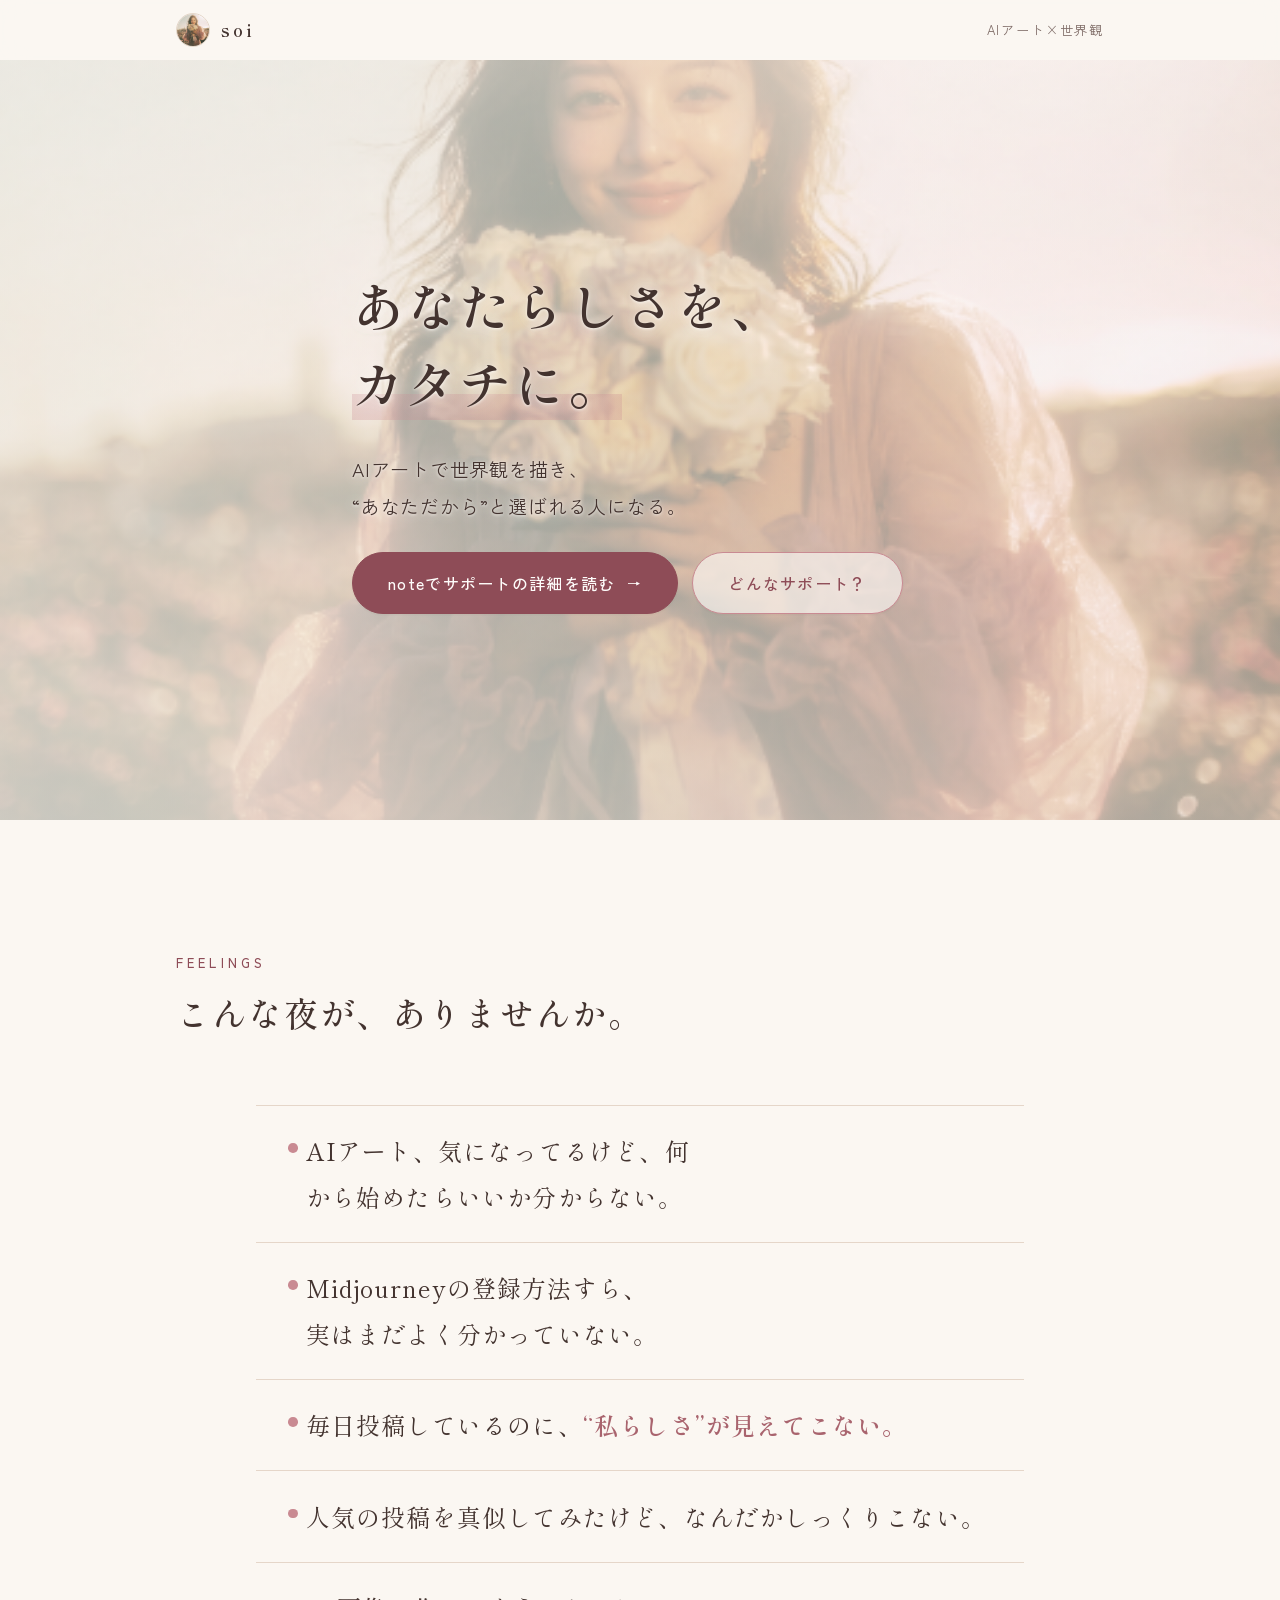
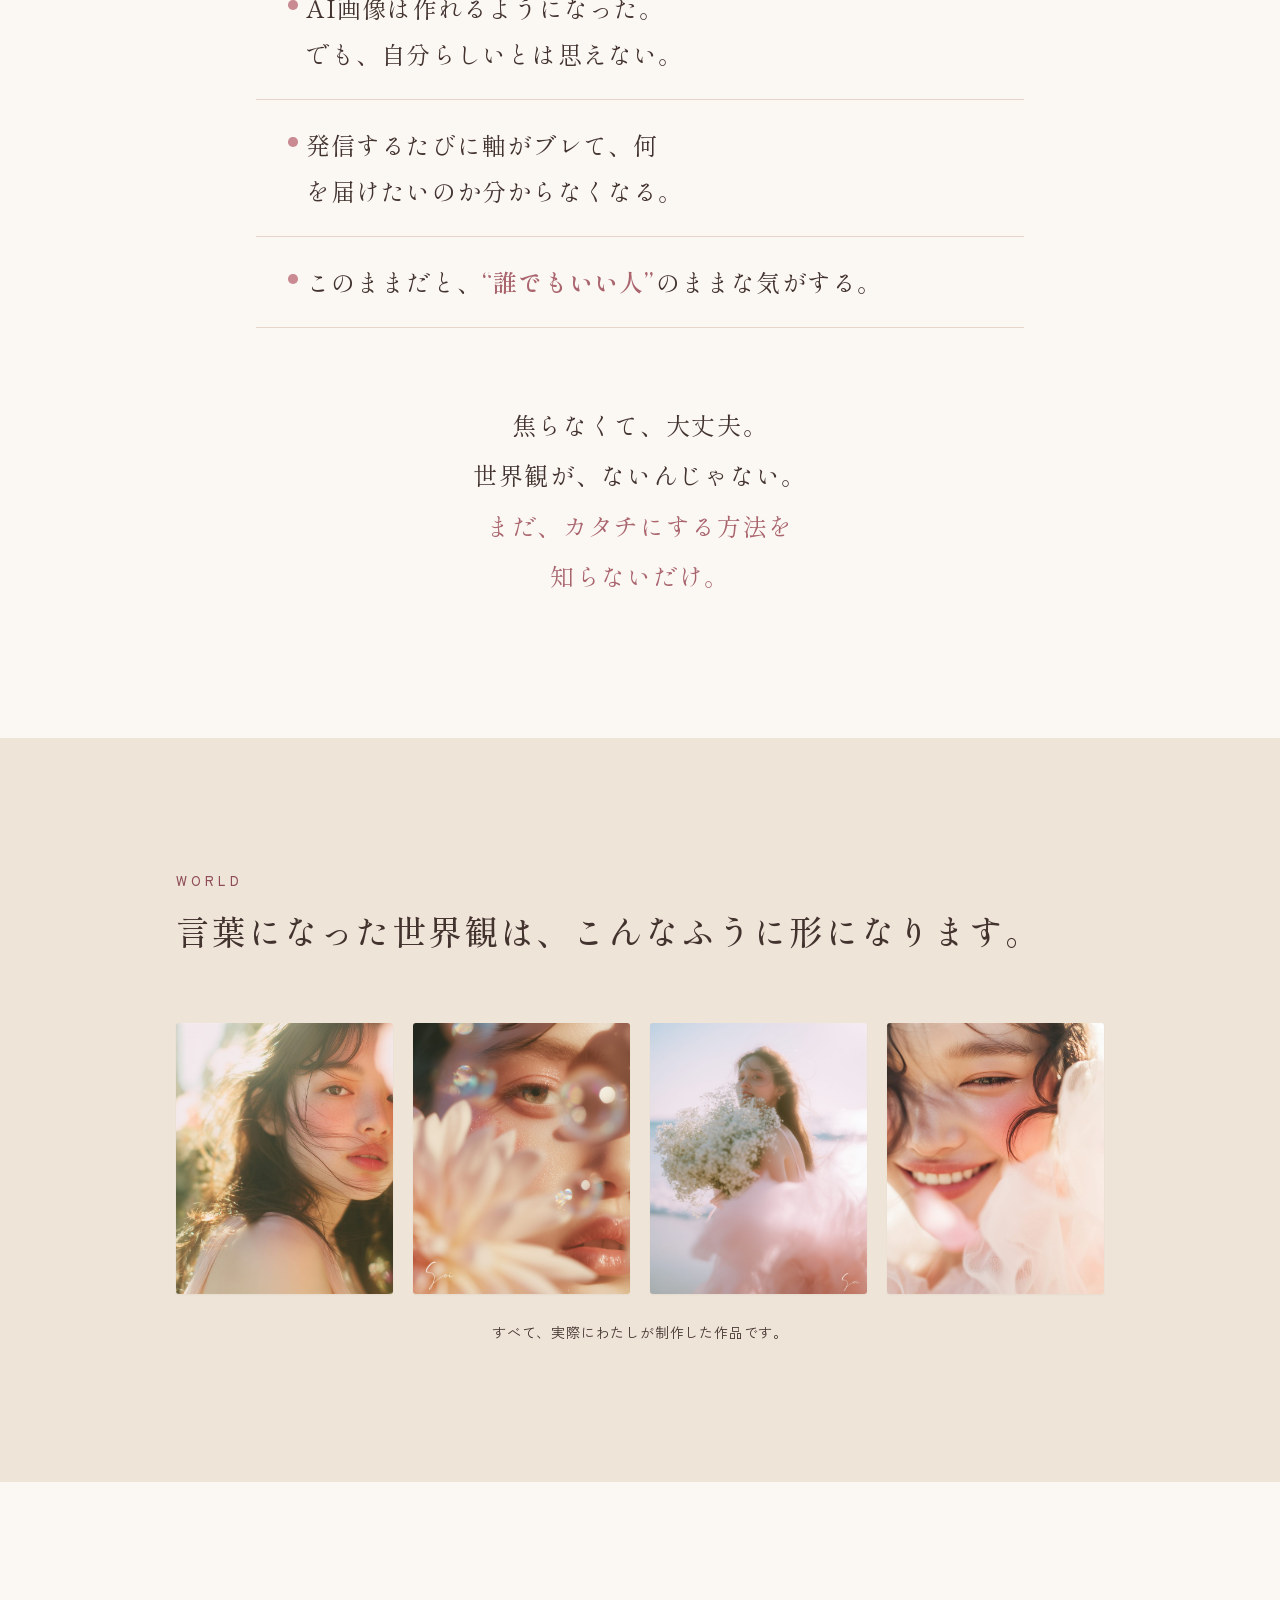
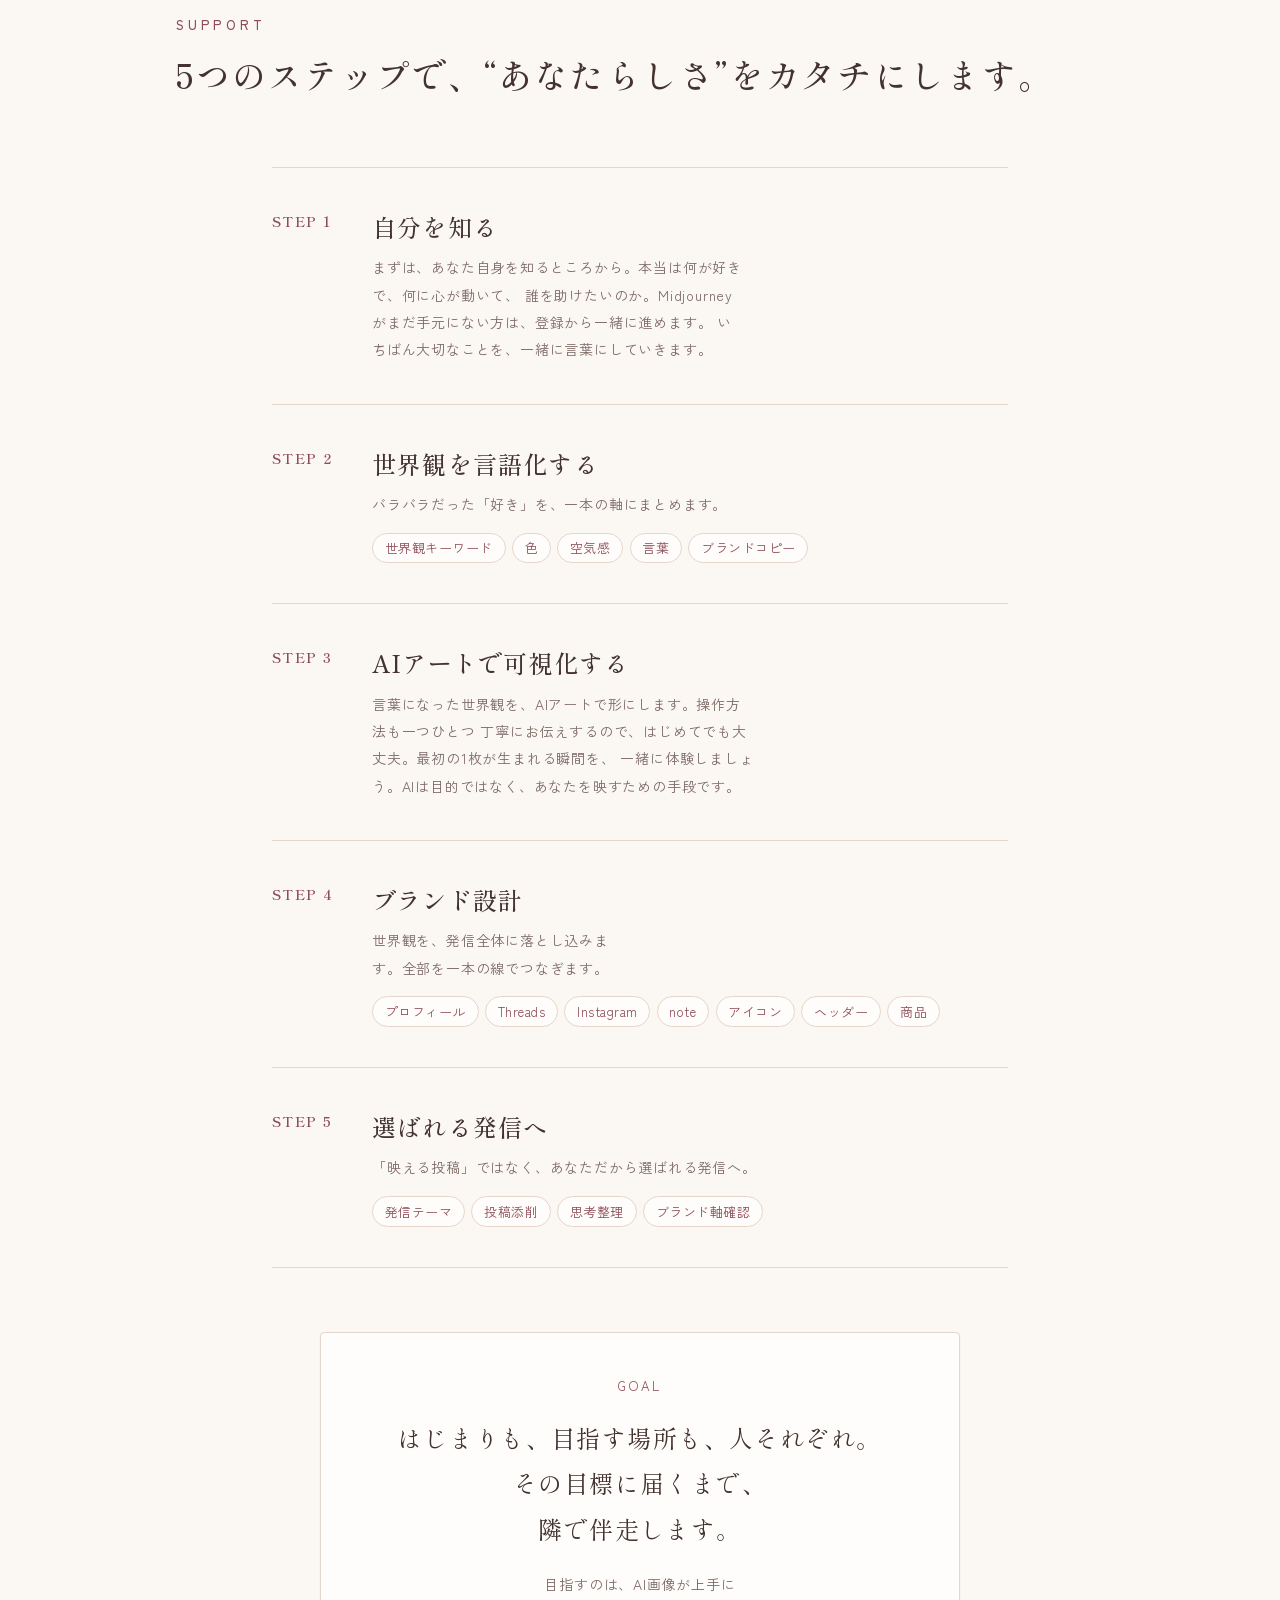
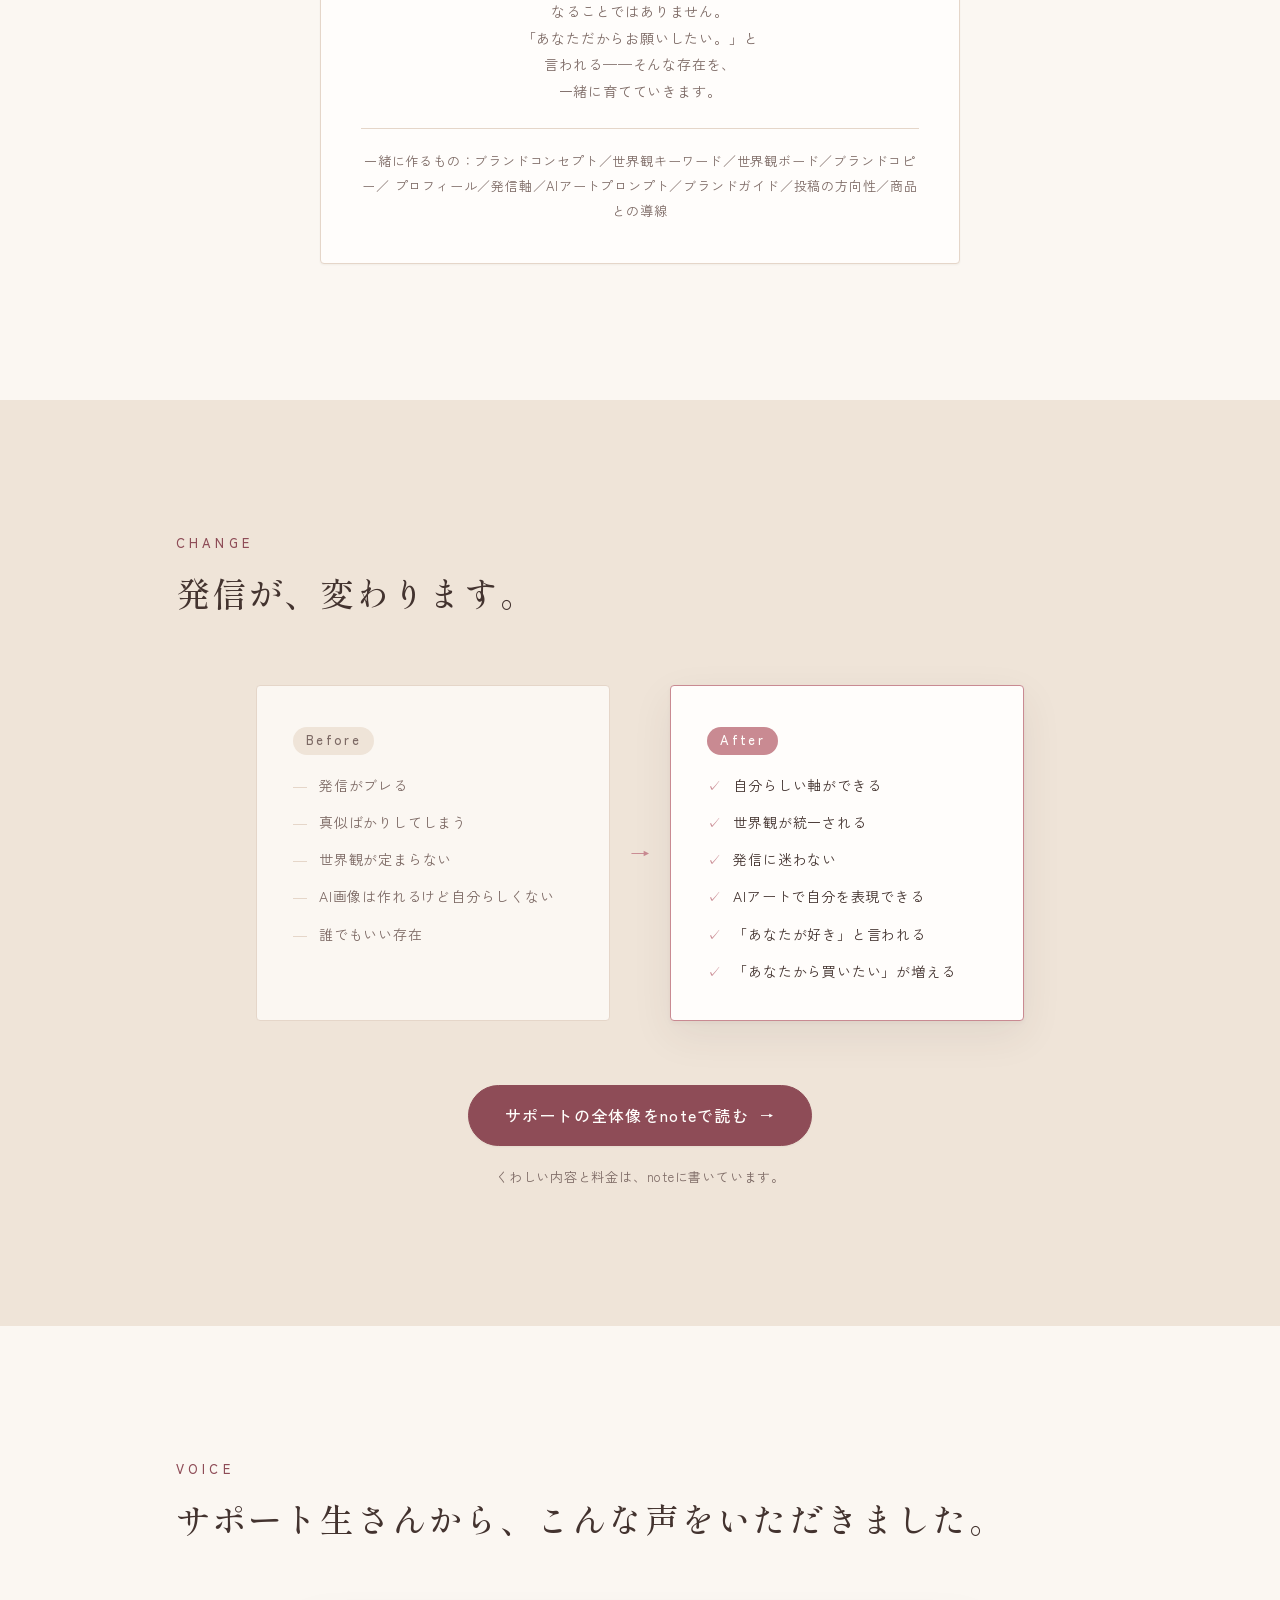
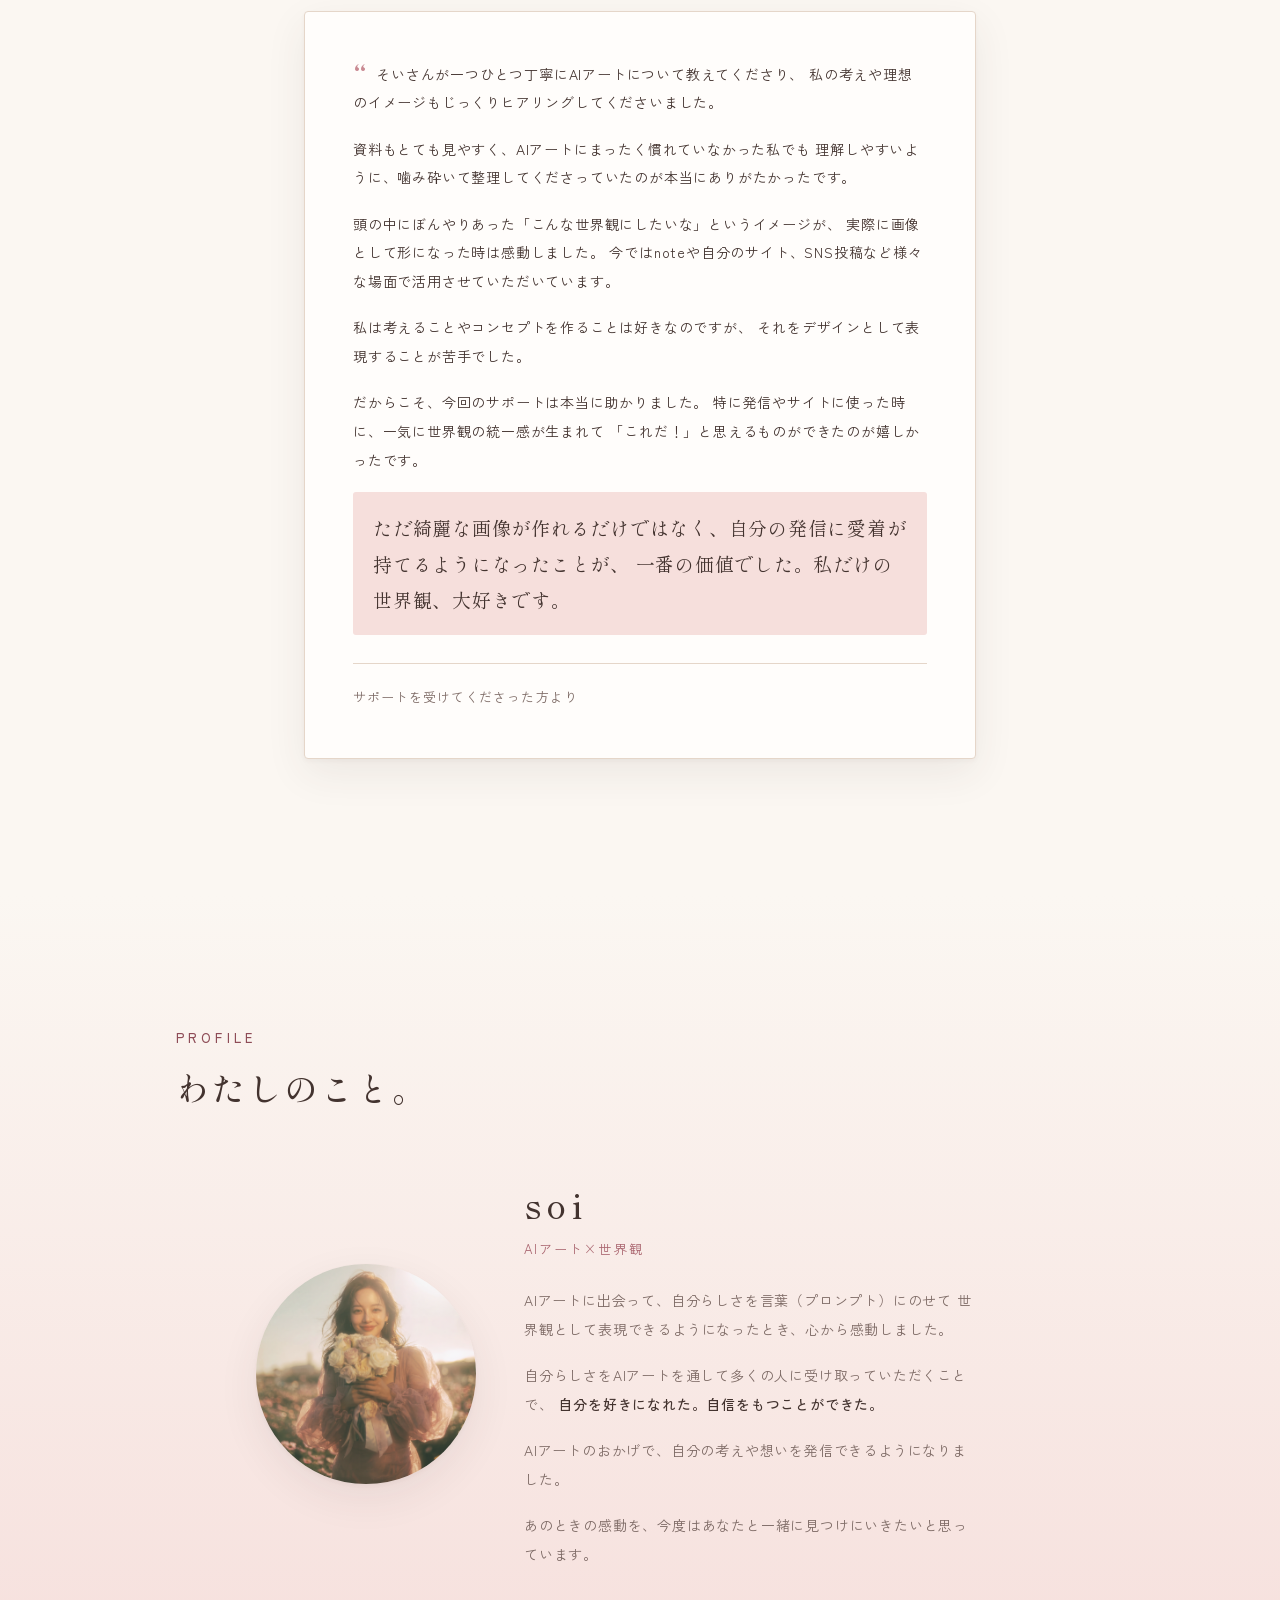
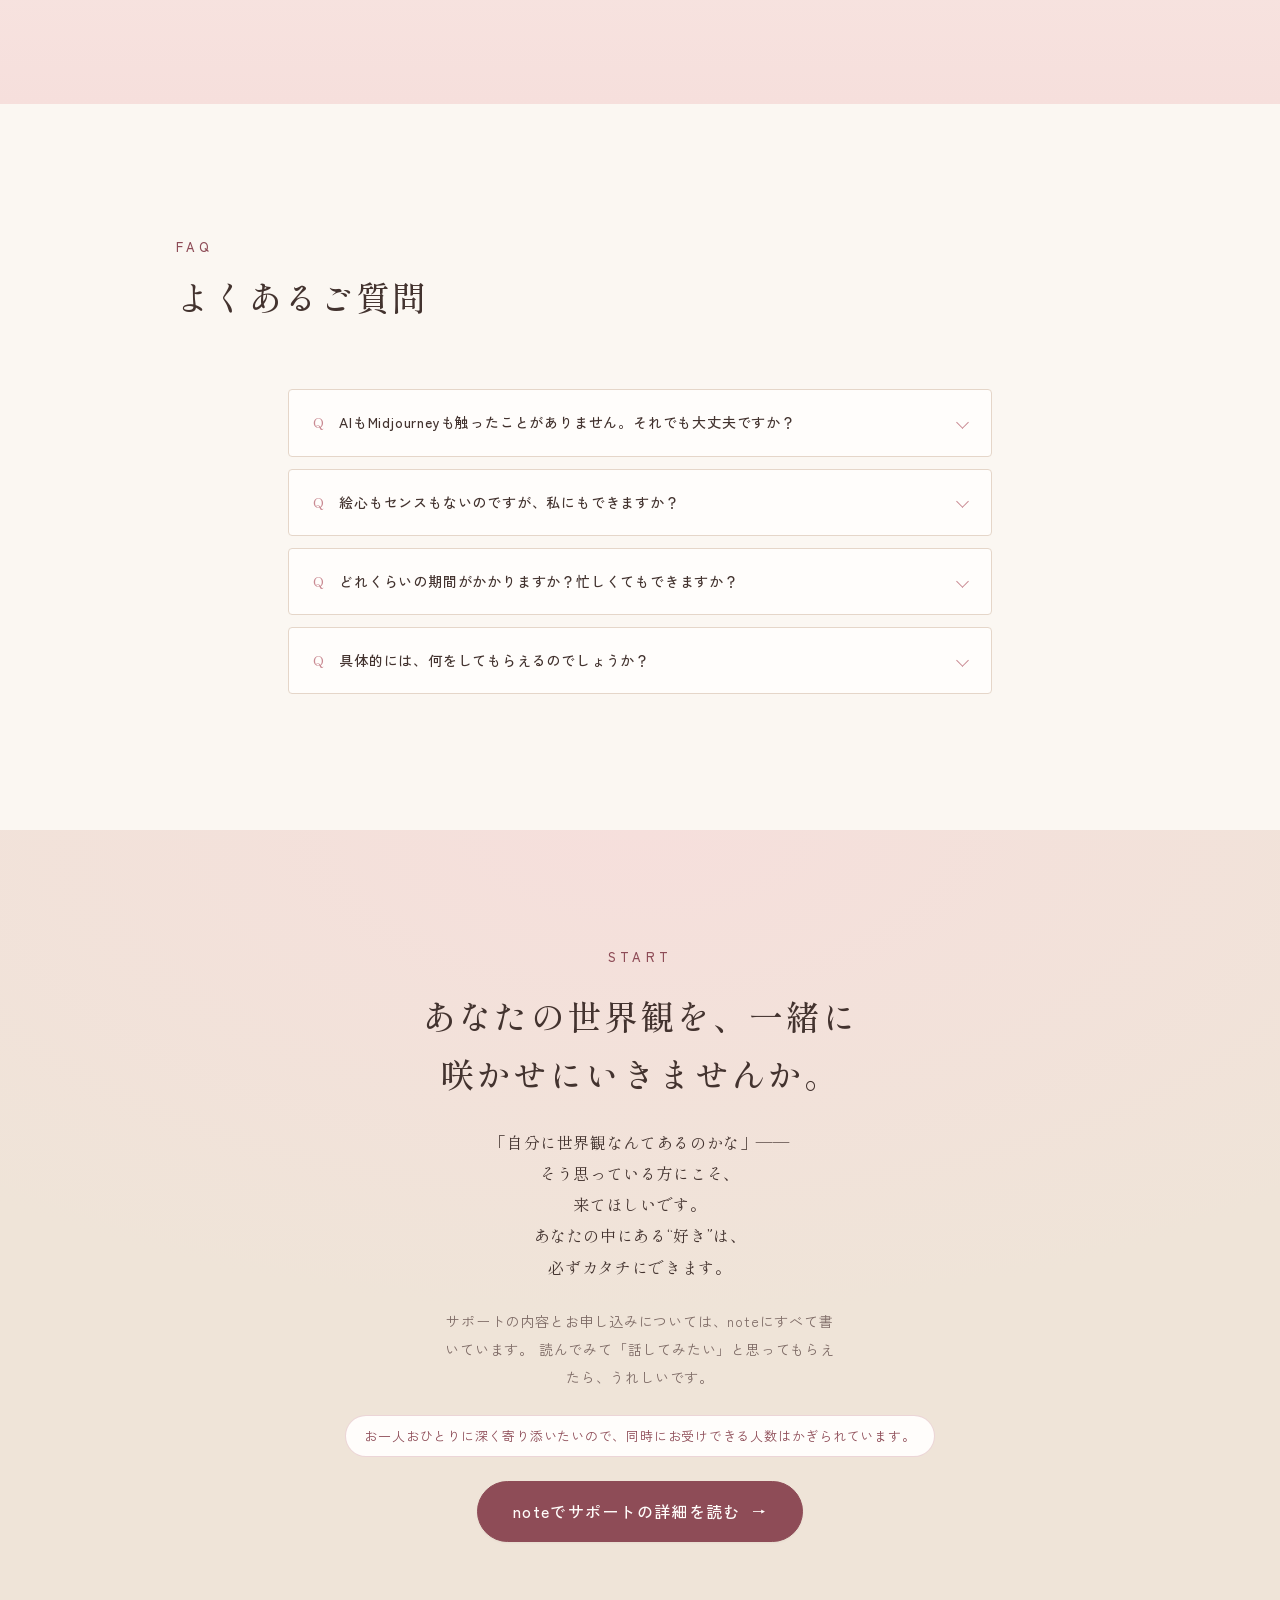
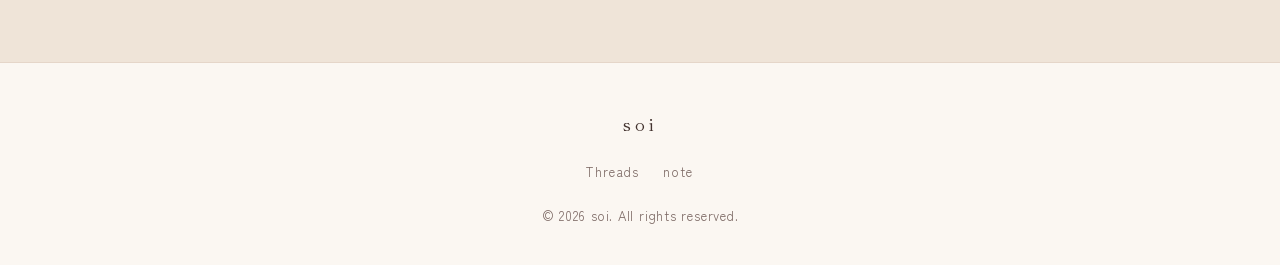
==== index.html @ f9488bc5 "index.html: 本番確認で見つかった見出し4箇所の孤立行を修正 works-title / steps-title / voice-title / final-title で 手動<br>のせ" ====
<!DOCTYPE html>
<html lang="ja">
<head>
<meta charset="UTF-8">
<meta name="viewport" content="width=device-width, initial-scale=1">
<title>あなたらしさを、カタチに。｜soi ── AIアート×世界観</title>
<meta name="description" content="AIアートで世界観を描き、“あなただから”と選ばれる人になる。自己理解から言語化・可視化・ブランド設計まで、マンツーマンで伴走します。">

<meta name="theme-color" content="#FBF7F2">
<meta name="color-scheme" content="light">

<!-- SNS（LINE・X・Threadsなど）でシェアされたときの表示。
     og:image と og:url は「https://」から始まる完全なURLでないと
     読み込まれないため、相対パスにしないこと。 -->
<meta property="og:type" content="website">
<meta property="og:site_name" content="soi">
<meta property="og:title" content="あなたらしさを、カタチに。｜soi">
<meta property="og:description" content="AIアートで世界観を描き、“あなただから”と選ばれる人になる。">
<meta property="og:image" content="https://soiart.vercel.app/assets/ogp.jpg">
<meta property="og:image:width" content="1200">
<meta property="og:image:height" content="630">
<meta property="og:image:alt" content="あなたらしさを、カタチに。soiのAIアート×世界観サポート">
<meta property="og:url" content="https://soiart.vercel.app/">
<meta property="og:locale" content="ja_JP">
<meta name="twitter:card" content="summary_large_image">
<link rel="canonical" href="https://soiart.vercel.app/">

<link rel="icon" href="assets/favicon.svg" type="image/svg+xml">

<link rel="preconnect" href="https://fonts.googleapis.com">
<link rel="preconnect" href="https://fonts.gstatic.com" crossorigin>
<link href="https://fonts.googleapis.com/css2?family=Shippori+Mincho:wght@500;600&family=Zen+Kaku+Gothic+New:wght@400;500&display=swap" rel="stylesheet">

<style>
/* =========================================================
   1. デザイントークン
      色は hero.mp4 から実測した色みを基準にしています。
      ベース(生成り・砂) + メイン(ローズ) + 文字(焦茶) の3系統。
   ========================================================= */
:root {
  --cream:      #fbf7f2;   /* ベース：生成り */
  --sand:       #efe4d8;   /* ベース：砂・ベージュ */
  --blush:      #f6dfdc;   /* ベース：ごく淡いピンク */
  --rose:       #c98a92;   /* メイン：ローズ（面・線に使う） */
  --rose-deep:  #a9646e;   /* メイン：濃いローズ（文字・ボタンに使う） */
  --rose-ink:   #8e4c57;   /* メイン：最も濃いローズ（小さい文字用） */
  --ink:        #43332f;   /* 文字：赤みのある焦茶 */
  --ink-soft:   #7d6a65;   /* 文字：やわらかい補足色 */
  --line:       #e5d6c9;   /* 罫線 */
  --white:      #fffdfb;

  --shadow-sm:  0 1px 2px rgba(67,51,47,.05);
  --shadow:     0 2px 4px rgba(67,51,47,.04), 0 14px 40px rgba(67,51,47,.08);

  --mincho: "Shippori Mincho", "Hiragino Mincho ProN", "Yu Mincho", "YuMincho",
            "BIZ UDMincho", serif;
  --gothic: "Zen Kaku Gothic New", "Hiragino Sans", "Hiragino Kaku Gothic ProN",
            "Yu Gothic", "YuGothic", "BIZ UDPGothic", Meiryo, sans-serif;

  /* 文字サイズ（画面幅に応じてなめらかに変化） */
  --fs-xs:  0.8125rem;
  --fs-sm:  0.875rem;
  --fs-md:  1rem;
  --fs-lg:  clamp(1.0625rem, 1rem + .3vw, 1.1875rem);
  --fs-xl:  clamp(1.25rem, 1.1rem + .7vw, 1.5rem);
  --fs-2xl: clamp(1.5rem, 1.25rem + 1.3vw, 2.125rem);
  --fs-3xl: clamp(1.875rem, 1.4rem + 2.5vw, 3.25rem);

  --measure: 32em;                       /* 本文1行の最適な長さ */
  --pad: clamp(1.25rem, 5vw, 2rem);      /* 画面左右の余白 */
  --band: clamp(4.5rem, 12vw, 8.5rem);   /* セクション上下の余白（たっぷり） */
  --header-h: 60px;
}

/* =========================================================
   2. ベース
   ========================================================= */
*, *::before, *::after { box-sizing: border-box; }

html {
  scroll-behavior: smooth;
  scroll-padding-top: calc(var(--header-h) + 1rem);
  -webkit-text-size-adjust: 100%;
}

body {
  margin: 0;
  font-family: var(--gothic);
  font-size: var(--fs-md);
  font-weight: 400;
  line-height: 2;
  letter-spacing: .05em;
  color: var(--ink);
  background: var(--cream);
  -webkit-font-smoothing: antialiased;
  overflow-x: hidden;
}

h1, h2, h3, h4, p, ul, ol, figure, blockquote, dl, dd { margin: 0; padding: 0; }
ul, ol { list-style: none; }
img { max-width: 100%; height: auto; display: block; }
a { color: var(--rose-deep); }

/* 自然な折り返しで、行末に1〜3文字だけ取り残される「孤立行」を防ぐ。
   text-wrap: pretty は日本語の短い文ではほぼ効かないため、
   複数行をならして調整する balance を使う（短〜中くらいの文向け）。
   対応ブラウザでのみ効き、未対応でも通常の折り返しに戻るだけなので安全。 */
.feeling, .step__text, .faq__q {
  text-wrap: balance;
}
/* 長めの段落は balance が効きにくいことがあるため pretty を併用 */
.voice__quote p, .profile__body p, .faq__a p {
  text-wrap: pretty;
}

:focus-visible {
  outline: 2px solid var(--rose-deep);
  outline-offset: 3px;
  border-radius: 2px;
}

.wrap {
  width: 100%;
  max-width: 62rem;
  margin-inline: auto;
  padding-inline: var(--pad);
}
.wrap--narrow { max-width: 46rem; }

.sr-only {
  position: absolute; width: 1px; height: 1px;
  padding: 0; margin: -1px; overflow: hidden;
  clip: rect(0 0 0 0); white-space: nowrap; border: 0;
}

/* 見出しまわりの共通パーツ ------------------------------- */
.eyebrow {
  font-family: var(--gothic);
  font-size: var(--fs-xs);
  font-weight: 500;
  letter-spacing: .32em;
  text-transform: uppercase;
  color: var(--rose-ink);
  line-height: 1;
}

.band-title {
  font-family: var(--mincho);
  font-size: var(--fs-2xl);
  font-weight: 500;
  line-height: 1.65;
  letter-spacing: .06em;
  text-wrap: balance;
}

.band-head {
  display: flex;
  flex-direction: column;
  gap: 1rem;
  margin-bottom: clamp(2.5rem, 7vw, 4rem);
}

.section { padding-block: var(--band); }
.section--sand { background: var(--sand); }
.section--blush { background: linear-gradient(180deg, var(--cream), var(--blush)); }

/* =========================================================
   3. ボタン（CTA）
   ========================================================= */
.btn {
  display: inline-flex;
  align-items: center;
  justify-content: center;
  gap: .7em;
  padding: 1.15em 2.2em;
  font-family: var(--gothic);
  font-size: var(--fs-md);
  font-weight: 500;
  line-height: 1.4;
  letter-spacing: .08em;
  text-align: center;
  text-decoration: none;
  color: var(--white);
  background: var(--rose-ink);
  border: 1px solid var(--rose-ink);
  border-radius: 999px;
  box-shadow: var(--shadow-sm);
  transition: background .3s ease, border-color .3s ease,
              transform .3s ease, box-shadow .3s ease;
}
.btn:hover {
  background: #79404a;
  border-color: #79404a;
  transform: translateY(-2px);
  box-shadow: var(--shadow);
}
.btn:active { transform: translateY(0); }
.btn__arrow { font-size: .85em; transition: transform .3s ease; }
.btn:hover .btn__arrow { transform: translateX(4px); }

.btn--ghost {
  color: var(--rose-ink);
  background: rgba(255,253,251,.6);
  border-color: var(--rose);
}
.btn--ghost:hover { color: var(--white); background: var(--rose-deep); border-color: var(--rose-deep); }

.cta-note {
  margin-top: 1.1rem;
  font-size: var(--fs-xs);
  color: var(--ink-soft);
  letter-spacing: .06em;
}

/* =========================================================
   4. ヘッダー
   ========================================================= */
.header {
  position: sticky;
  top: 0;
  z-index: 50;
  height: var(--header-h);
  background: rgba(251,247,242,.82);
  backdrop-filter: blur(14px);
  -webkit-backdrop-filter: blur(14px);
  border-bottom: 1px solid transparent;
  transition: border-color .3s ease;
}
.header.is-scrolled { border-bottom-color: var(--line); }

.header__inner {
  display: flex;
  align-items: center;
  gap: .75rem;
  height: 100%;
}
.header__brand {
  display: inline-flex;
  align-items: center;
  gap: .7rem;
  text-decoration: none;
  color: var(--ink);
}
.header__icon {
  width: 34px;
  height: 34px;
  border-radius: 50%;
  object-fit: cover;
  border: 1px solid var(--line);
}
.header__name {
  font-family: var(--mincho);
  font-size: 1.0625rem;
  font-weight: 600;
  letter-spacing: .18em;
}
.header__tag {
  margin-left: auto;
  font-size: var(--fs-xs);
  letter-spacing: .14em;
  color: var(--ink-soft);
}

/* =========================================================
   5. ヒーロー（動画背景）
   ========================================================= */
.hero {
  position: relative;
  display: flex;
  align-items: center;
  /* ファーストビューに収める。svh はスマホのアドレスバー分を差し引いた高さ */
  min-height: min(calc(100svh - var(--header-h)), 760px);
  padding-block: clamp(3rem, 8vw, 5rem);
  overflow: hidden;
  isolation: isolate;
}

.hero__media {
  position: absolute;
  inset: 0;
  z-index: -2;
  background: var(--sand);
}
.hero__video {
  width: 100%;
  height: 100%;
  object-fit: cover;
  /* 横長(864x496)の映像を縦画面に敷くと左右が大きく切れる。
     被写体は画面の左寄りにいるため、左に寄せて顔が入るようにする */
  object-position: 30% 45%;
  display: block;
}

/* 動画は明るさが 92〜203 と大きく振れる（実測）。そのままだと
   明るい瞬間は白飛びし、暗転する瞬間は文字が沈む。
   ベールで明るさを一定に均しつつ、映像の動きは感じられる濃さに留める。 */
.hero__veil {
  position: absolute;
  inset: 0;
  z-index: -1;
  background:
    /* 文字が乗る左下を少し厚めに守る */
    linear-gradient(105deg,
      rgba(251,247,242,.62) 0%,
      rgba(251,247,242,.48) 45%,
      rgba(246,223,220,.30) 100%),
    linear-gradient(180deg,
      rgba(251,247,242,.20) 0%,
      rgba(251,247,242,.05) 40%,
      rgba(239,228,216,.42) 100%);
}

.hero__inner {
  display: flex;
  flex-direction: column;
  align-items: flex-start;
  gap: 1.75rem;
  max-width: 40rem;
}

.hero__title {
  font-family: var(--mincho);
  font-size: var(--fs-3xl);
  font-weight: 600;
  line-height: 1.5;
  letter-spacing: .04em;
  text-wrap: balance;
  /* 動画が暗転する瞬間でも文字が沈まないよう、白いにじみを添える */
  text-shadow: 0 1px 14px rgba(251,247,242,.95), 0 1px 3px rgba(251,247,242,.9);
}
.hero__title .accent {
  background: linear-gradient(transparent 66%, rgba(201,138,146,.28) 66%);
}

.hero__lead {
  max-width: var(--measure);
  font-size: var(--fs-lg);
  line-height: 1.95;
  color: var(--ink);
  text-shadow: 0 1px 12px rgba(251,247,242,.95), 0 1px 3px rgba(251,247,242,.85);
}

.hero__actions { display: flex; flex-wrap: wrap; gap: .875rem; }

/* =========================================================
   6. 共感セクション
   ========================================================= */
.feelings {
  display: grid;
  gap: 1px;
  max-width: 48rem;
  margin-inline: auto;
  background: var(--line);
  border-block: 1px solid var(--line);
}
.feeling {
  position: relative;
  padding: 1.4rem clamp(1rem, 4vw, 2rem);
  padding-left: clamp(2.1rem, 4vw + 1.1rem, 3.1rem);
  background: var(--cream);
  font-family: var(--mincho);
  font-size: var(--fs-xl);
  line-height: 1.9;
  letter-spacing: .05em;
}
.feeling::before {
  content: "";
  position: absolute;
  left: clamp(1rem, 4vw, 2rem);
  top: 1.4rem;
  width: .4em;
  height: .4em;
  margin-top: .62em;
  border-radius: 50%;
  background: var(--rose);
}
.feeling strong { font-weight: 600; color: var(--rose-deep); }

.turn {
  max-width: var(--measure);
  margin: clamp(3rem, 8vw, 4.5rem) auto 0;
  font-family: var(--mincho);
  font-size: var(--fs-xl);
  line-height: 2.1;
  letter-spacing: .07em;
  text-align: center;
  text-wrap: balance;
}
.turn em { font-style: normal; color: var(--rose-deep); }

/* =========================================================
   7. 世界観の実例（作品ギャラリー）
   ========================================================= */
.works {
  display: grid;
  grid-template-columns: repeat(2, 1fr);
  gap: clamp(.75rem, 2.5vw, 1.25rem);
}
.work {
  position: relative;
  overflow: hidden;
  border-radius: 3px;
  background: var(--sand);
  box-shadow: var(--shadow-sm);
}
/* 作品は全枚数を同じ比率で並べる。ただし縦長にしすぎると、
   横長の作品の左右が切れて「片目だけ」のような絵になるため、
   4:5 のゆるやかな比率にとどめる。 */
.work img {
  width: 100%;
  height: 100%;
  aspect-ratio: 4 / 5;
  object-fit: cover;
  transition: transform 1.2s cubic-bezier(.22,.61,.36,1);
}
.work:hover img { transform: scale(1.04); }

/* 作品ごとに被写体の位置が違うので、切り取る中心を個別に指定する */
.work--p1 img { object-position: 64% 38%; }
.work--p2 img { object-position: 50% 45%; }
.work--p3 img { object-position: 52% 42%; }
.work--p4 img { object-position: 32% 45%; }

.works-note {
  margin-top: 1.5rem;
  font-size: var(--fs-sm);
  color: var(--ink);
  text-align: center;
}

/* セクション途中に置くCTA */
.cta-block {
  display: flex;
  flex-direction: column;
  align-items: center;
  margin-top: clamp(3rem, 7vw, 4rem);
  text-align: center;
}

/* =========================================================
   8. サポートの5ステップ
   ========================================================= */
.steps {
  counter-reset: step;
  display: grid;
  gap: 0;
  max-width: 46rem;
  margin-inline: auto;
}
.step {
  counter-increment: step;
  position: relative;
  display: grid;
  grid-template-columns: 4.5rem minmax(0, 1fr);
  gap: clamp(1rem, 3vw, 1.75rem);
  padding-block: clamp(1.75rem, 4vw, 2.5rem);
  border-top: 1px solid var(--line);
}
.steps .step:last-child { border-bottom: 1px solid var(--line); }

.step__no {
  font-family: var(--mincho);
  font-size: var(--fs-sm);
  font-weight: 600;
  letter-spacing: .1em;
  color: var(--rose-ink);
  line-height: 1.9;
}
.step__no::before { content: "STEP " counter(step); }

.step__title {
  font-family: var(--mincho);
  font-size: var(--fs-xl);
  font-weight: 500;
  line-height: 1.6;
  letter-spacing: .05em;
  margin-bottom: .5rem;
}
.step__text {
  max-width: var(--measure);
  font-size: var(--fs-sm);
  line-height: 1.95;
  color: var(--ink-soft);
}
.step__tags {
  display: flex;
  flex-wrap: wrap;
  gap: .4rem;
  margin-top: .9rem;
}
.step__tag {
  padding: .35em .9em;
  font-size: var(--fs-xs);
  letter-spacing: .04em;
  color: var(--rose-ink);
  background: var(--white);
  border: 1px solid var(--line);
  border-radius: 999px;
  line-height: 1.5;
}

.goal {
  max-width: 40rem;
  margin: clamp(3rem, 7vw, 4rem) auto 0;
  padding: clamp(1.75rem, 5vw, 2.5rem);
  text-align: center;
  background: var(--white);
  border: 1px solid var(--line);
  border-radius: 4px;
  box-shadow: var(--shadow-sm);
}
.goal__label {
  font-size: var(--fs-xs);
  letter-spacing: .24em;
  color: var(--rose-ink);
  text-transform: uppercase;
}
.goal__text {
  margin-top: 1rem;
  font-family: var(--mincho);
  font-size: var(--fs-xl);
  line-height: 1.9;
  letter-spacing: .06em;
  text-wrap: balance;
}
.goal__note {
  margin-top: 1.25rem;
  font-size: var(--fs-sm);
  line-height: 1.9;
  color: var(--ink-soft);
  text-wrap: balance;
}
.goal__sub {
  margin-top: 1.5rem;
  padding-top: 1.25rem;
  border-top: 1px solid var(--line);
  font-size: var(--fs-xs);
  line-height: 1.9;
  color: var(--ink-soft);
}

/* =========================================================
   9. Before / After
   ========================================================= */
.ba {
  display: grid;
  grid-template-columns: 1fr;
  gap: 1.25rem;
  max-width: 48rem;
  margin-inline: auto;
}
.ba__col {
  padding: clamp(1.5rem, 4vw, 2.25rem);
  border-radius: 4px;
  border: 1px solid var(--line);
}
.ba__col--before { background: var(--cream); }
.ba__col--after {
  background: var(--white);
  border-color: var(--rose);
  box-shadow: var(--shadow);
}
.ba__label {
  display: inline-block;
  margin-bottom: 1.1rem;
  padding: .3em 1em;
  font-size: var(--fs-xs);
  font-weight: 500;
  letter-spacing: .18em;
  border-radius: 999px;
  line-height: 1.6;
}
.ba__col--before .ba__label { color: var(--ink-soft); background: var(--sand); }
.ba__col--after  .ba__label { color: var(--white);    background: var(--rose); }

.ba__list { display: grid; gap: .75rem; font-size: var(--fs-sm); line-height: 1.8; }
.ba__list li { display: flex; gap: .7rem; }
.ba__list li::before { flex: 0 0 auto; }
.ba__col--before .ba__list li { color: var(--ink-soft); }
.ba__col--before .ba__list li::before { content: "―"; color: var(--line); }
.ba__col--after  .ba__list li::before { content: "✓"; color: var(--rose); }

.ba__arrow {
  justify-self: center;
  font-size: 1.25rem;
  color: var(--rose);
  line-height: 1;
}

/* =========================================================
   10. お客様の声
   ========================================================= */
.voice {
  max-width: 42rem;
  margin-inline: auto;
  padding: clamp(1.75rem, 5vw, 3rem);
  background: var(--white);
  border: 1px solid var(--line);
  border-radius: 4px;
  box-shadow: var(--shadow);
}
.voice__quote {
  display: grid;
  gap: 1.1rem;
  font-size: var(--fs-sm);
  line-height: 2.05;
  color: var(--ink);
}
.voice__quote p:first-child::before {
  content: "“";
  font-family: var(--mincho);
  font-size: 2.5em;
  line-height: 0;
  color: var(--rose);
  vertical-align: -.35em;
  margin-right: .1em;
}
.voice__highlight {
  padding: 1.1rem 1.25rem;
  background: var(--blush);
  border-radius: 3px;
  font-family: var(--mincho);
  font-size: var(--fs-lg);
  line-height: 1.9;
  letter-spacing: .04em;
}
.voice__who {
  margin-top: 1.75rem;
  padding-top: 1.25rem;
  border-top: 1px solid var(--line);
  font-size: var(--fs-xs);
  color: var(--ink-soft);
  letter-spacing: .08em;
}

/* =========================================================
   11. プロフィール
   ========================================================= */
.profile {
  display: grid;
  grid-template-columns: 1fr;
  gap: clamp(1.75rem, 5vw, 3rem);
  align-items: center;
  max-width: 48rem;
  margin-inline: auto;
}
.profile__photo {
  width: min(220px, 60%);
  justify-self: center;
  aspect-ratio: 1;
  border-radius: 50%;
  object-fit: cover;
  box-shadow: var(--shadow);
}
.profile__name {
  font-family: var(--mincho);
  font-size: var(--fs-2xl);
  font-weight: 500;
  letter-spacing: .16em;
  line-height: 1.4;
}
.profile__role {
  margin-top: .5rem;
  font-size: var(--fs-xs);
  letter-spacing: .16em;
  color: var(--rose-deep);
}
.profile__body {
  display: grid;
  gap: 1.1rem;
  margin-top: 1.5rem;
  max-width: var(--measure);
  font-size: var(--fs-sm);
  line-height: 2.05;
  color: var(--ink-soft);
}
.profile__body strong { color: var(--ink); font-weight: 500; }

/* =========================================================
   12. よくある質問
   ========================================================= */
.faq { display: grid; gap: .75rem; max-width: 44rem; margin-inline: auto; }
.faq__item {
  background: var(--white);
  border: 1px solid var(--line);
  border-radius: 4px;
  overflow: hidden;
}
.faq__q {
  display: flex;
  align-items: flex-start;
  gap: .9rem;
  padding: 1.25rem clamp(1rem, 3vw, 1.5rem);
  font-size: var(--fs-sm);
  font-weight: 500;
  line-height: 1.8;
  cursor: pointer;
  list-style: none;
}
.faq__q::-webkit-details-marker { display: none; }
.faq__q::before {
  content: "Q";
  flex: 0 0 auto;
  font-family: var(--mincho);
  color: var(--rose);
  line-height: 1.8;
}
.faq__q::after {
  content: "";
  flex: 0 0 auto;
  width: 9px; height: 9px;
  margin-top: .55em;
  margin-left: auto;
  border-right: 1.5px solid var(--rose);
  border-bottom: 1.5px solid var(--rose);
  transform: rotate(45deg);
  transition: transform .3s ease;
}
.faq__item[open] .faq__q::after { transform: rotate(-135deg); margin-top: .8em; }
.faq__a {
  display: flex;
  gap: .9rem;
  padding: 0 clamp(1rem, 3vw, 1.5rem) 1.4rem;
  font-size: var(--fs-sm);
  line-height: 2;
  color: var(--ink-soft);
}
.faq__a-body { display: grid; gap: .9rem; }
.faq__a::before {
  content: "A";
  flex: 0 0 auto;
  font-family: var(--mincho);
  color: var(--ink-soft);
}

/* =========================================================
   13. 最後のCTA
   ========================================================= */
.final {
  position: relative;
  padding-block: clamp(4.5rem, 12vw, 7.5rem);
  text-align: center;
  background:
    radial-gradient(120% 90% at 50% 0%, var(--blush) 0%, transparent 65%),
    var(--sand);
}
.final__inner {
  display: flex;
  flex-direction: column;
  align-items: center;
  gap: 1.5rem;
}
.final__title {
  font-family: var(--mincho);
  font-size: var(--fs-2xl);
  font-weight: 500;
  line-height: 1.7;
  letter-spacing: .07em;
  text-wrap: balance;
}
.final__whisper {
  max-width: 26em;
  font-family: var(--mincho);
  font-size: var(--fs-md);
  line-height: 1.95;
  letter-spacing: .04em;
  color: var(--ink);
  text-wrap: balance;
}
.final__lead { max-width: 28em; color: var(--ink-soft); font-size: var(--fs-sm); }

.limited {
  display: inline-flex;
  align-items: center;
  gap: .6em;
  padding: .7em 1.4em;
  font-size: var(--fs-xs);
  letter-spacing: .06em;
  line-height: 1.7;
  color: var(--rose-ink);
  background: var(--white);
  border: 1px solid rgba(201,138,146,.35);
  border-radius: 999px;
}

/* =========================================================
   14. フッター
   ========================================================= */
.footer {
  padding-block: 2.75rem 2.25rem;
  background: var(--cream);
  border-top: 1px solid var(--line);
  text-align: center;
}
.footer__inner { display: flex; flex-direction: column; align-items: center; gap: 1.1rem; }
.footer__name {
  font-family: var(--mincho);
  font-size: 1.0625rem;
  letter-spacing: .2em;
}
.footer__links { display: flex; flex-wrap: wrap; justify-content: center; gap: 1.5rem; }
.footer__links a {
  font-size: var(--fs-xs);
  letter-spacing: .1em;
  color: var(--ink-soft);
  text-decoration: none;
  border-bottom: 1px solid transparent;
  transition: color .25s ease, border-color .25s ease;
}
.footer__links a:hover { color: var(--rose-deep); border-bottom-color: var(--rose); }
.footer__copy { font-size: var(--fs-xs); color: var(--ink-soft); letter-spacing: .06em; }

/* =========================================================
   15. スクロールで現れる演出（1種類のみ）
   ========================================================= */
.reveal { transition: opacity 1s cubic-bezier(.22,.61,.36,1), transform 1s cubic-bezier(.22,.61,.36,1); }
.reveal-on .reveal { opacity: 0; transform: translateY(16px); }
.reveal-on .reveal.is-in { opacity: 1; transform: none; }

/* =========================================================
   16. 画面幅による調整（スマホ最優先 → 広い画面で足していく）
   ========================================================= */
@media (min-width: 40rem) {
  .ba { grid-template-columns: 1fr auto 1fr; align-items: stretch; }
  .ba__arrow { align-self: center; }
  /* 広い画面：4枚を横一列に */
  .works { grid-template-columns: repeat(4, 1fr); }
}

@media (min-width: 52rem) {
  .profile { grid-template-columns: 220px minmax(0, 1fr); }
  .profile__photo { width: 220px; justify-self: start; }
  .profile__text { text-align: left; }
}

@media (max-width: 39.99rem) {
  /* スマホは縦長。ヒーローを高くしすぎると横長の動画が拡大されすぎて
     被写体が切れるため、高さを抑えて映像が見える範囲を広げる */
  .hero { min-height: min(calc(74svh - var(--header-h)), 620px); }
  .ba__arrow { transform: rotate(90deg); }
  .hero__actions .btn { flex: 1 1 100%; }
  .step { grid-template-columns: 1fr; gap: .35rem; }
  .step__no { line-height: 1.5; }
}

/* 動きを減らす設定の人には、動かさない */
@media (prefers-reduced-motion: reduce) {
  html { scroll-behavior: auto; }
  *, *::before, *::after {
    animation-duration: .01ms !important;
    transition-duration: .01ms !important;
  }
  .reveal-on .reveal { opacity: 1; transform: none; }
  .work:hover img { transform: none; }
}

/* 印刷 */
@media print {
  .header, .hero__media, .hero__veil { display: none; }
  .reveal-on .reveal { opacity: 1 !important; transform: none !important; }
}
</style>
</head>
<body>

<!-- ============================================================
     ヘッダー
     ============================================================ -->
<header class="header" id="header">
  <div class="wrap header__inner">
    <a class="header__brand" href="#top">
      <img class="header__icon" src="assets/soi-portrait.png" alt="" width="34" height="34">
      <span class="header__name">soi</span>
    </a>
    <span class="header__tag">AIアート×世界観</span>
  </div>
</header>

<main id="top">

  <!-- ==========================================================
       1. ヒーロー
       ========================================================== -->
  <section class="hero">
    <div class="hero__media" aria-hidden="true">
      <video class="hero__video" id="hero-video"
             src="assets/hero.mp4"
             poster="assets/soi-portrait.png"
             autoplay muted loop playsinline preload="metadata"
             tabindex="-1"></video>
    </div>
    <div class="hero__veil" aria-hidden="true"></div>

    <div class="wrap hero__inner">
      <h1 class="hero__title">
        あなたらしさを、<br>
        <span class="accent">カタチに。</span>
      </h1>

      <p class="hero__lead">
        AIアートで世界観を描き、<br>
        “あなただから”と選ばれる人になる。
      </p>

      <div class="hero__actions">
        <a class="btn" href="https://note.com/soi_ai_studio/n/n50258840e07c" target="_blank" rel="noopener">
          noteでサポートの詳細を読む <span class="btn__arrow" aria-hidden="true">→</span>
        </a>
        <a class="btn btn--ghost" href="#steps">どんなサポート？</a>
      </div>
    </div>
  </section>

  <!-- ==========================================================
       2. 共感
       ========================================================== -->
  <section class="section" aria-labelledby="feelings-title">
    <div class="wrap">
      <div class="band-head reveal">
        <p class="eyebrow">Feelings</p>
        <h2 class="band-title" id="feelings-title">こんな夜が、ありませんか。</h2>
      </div>

      <ul class="feelings reveal">
        <li class="feeling">AIアート、気になってるけど、何から始めたらいいか分からない。</li>
        <li class="feeling">Midjourneyの登録方法すら、実はまだよく分かっていない。</li>
        <li class="feeling">毎日投稿しているのに、<strong>“私らしさ”が見えてこない。</strong></li>
        <li class="feeling">人気の投稿を真似してみたけど、なんだかしっくりこない。</li>
        <li class="feeling">AI画像は作れるようになった。でも、自分らしいとは思えない。</li>
        <li class="feeling">発信するたびに軸がブレて、何を届けたいのか分からなくなる。</li>
        <li class="feeling">このままだと、<strong>“誰でもいい人”</strong>のままな気がする。</li>
      </ul>

      <p class="turn reveal">
        焦らなくて、大丈夫。<br>
        世界観が、ないんじゃない。<br>
        <em>まだ、カタチにする方法を<br>知らないだけ。</em>
      </p>
    </div>
  </section>

  <!-- ==========================================================
       3. 世界観の実例
       ========================================================== -->
  <section class="section section--sand" aria-labelledby="works-title">
    <div class="wrap">
      <div class="band-head reveal">
        <p class="eyebrow">World</p>
        <h2 class="band-title" id="works-title">言葉になった世界観は、こんなふうに形になります。</h2>
      </div>

      <div class="works reveal">
        <figure class="work work--p1">
          <img src="assets/work-1.jpg" alt="やわらかな光に透ける横顔と、淡いピンクの花のAIアート作品" width="1200" height="904" loading="lazy" decoding="async">
        </figure>
        <figure class="work work--p2">
          <img src="assets/work-2.jpg" alt="瞳とシャボン玉を近くから捉えた、繊細な質感のAIアート作品" width="1080" height="1350" loading="lazy" decoding="async">
        </figure>
        <figure class="work work--p3">
          <img src="assets/work-3.jpg" alt="かすみ草の花束と淡いピンクのドレス、海辺の光のAIアート作品" width="1080" height="1350" loading="lazy" decoding="async">
        </figure>
        <figure class="work work--p4">
          <img src="assets/work-4.jpg" alt="やわらかな光の中でほほえむ横顔のAIアート作品" width="1200" height="904" loading="lazy" decoding="async">
        </figure>
      </div>

      <p class="works-note reveal">すべて、実際にわたしが制作した作品です。</p>
    </div>
  </section>

  <!-- ==========================================================
       4. サポートの5ステップ
       ========================================================== -->
  <section class="section" id="steps" aria-labelledby="steps-title">
    <div class="wrap">
      <div class="band-head reveal">
        <p class="eyebrow">Support</p>
        <h2 class="band-title" id="steps-title">5つのステップで、“あなたらしさ”をカタチにします。</h2>
      </div>

      <ol class="steps">
        <li class="step reveal">
          <p class="step__no"></p>
          <div>
            <h3 class="step__title">自分を知る</h3>
            <p class="step__text">
              まずは、あなた自身を知るところから。本当は何が好きで、何に心が動いて、
              誰を助けたいのか。Midjourneyがまだ手元にない方は、登録から一緒に進めます。
              いちばん大切なことを、一緒に言葉にしていきます。
            </p>
          </div>
        </li>

        <li class="step reveal">
          <p class="step__no"></p>
          <div>
            <h3 class="step__title">世界観を言語化する</h3>
            <p class="step__text">
              バラバラだった「好き」を、一本の軸にまとめます。
            </p>
            <div class="step__tags">
              <span class="step__tag">世界観キーワード</span>
              <span class="step__tag">色</span>
              <span class="step__tag">空気感</span>
              <span class="step__tag">言葉</span>
              <span class="step__tag">ブランドコピー</span>
            </div>
          </div>
        </li>

        <li class="step reveal">
          <p class="step__no"></p>
          <div>
            <h3 class="step__title">AIアートで可視化する</h3>
            <p class="step__text">
              言葉になった世界観を、AIアートで形にします。操作方法も一つひとつ
              丁寧にお伝えするので、はじめてでも大丈夫。最初の1枚が生まれる瞬間を、
              一緒に体験しましょう。AIは目的ではなく、あなたを映すための手段です。
            </p>
          </div>
        </li>

        <li class="step reveal">
          <p class="step__no"></p>
          <div>
            <h3 class="step__title">ブランド設計</h3>
            <p class="step__text">
              世界観を、発信全体に落とし込みます。全部を一本の線でつなぎます。
            </p>
            <div class="step__tags">
              <span class="step__tag">プロフィール</span>
              <span class="step__tag">Threads</span>
              <span class="step__tag">Instagram</span>
              <span class="step__tag">note</span>
              <span class="step__tag">アイコン</span>
              <span class="step__tag">ヘッダー</span>
              <span class="step__tag">商品</span>
            </div>
          </div>
        </li>

        <li class="step reveal">
          <p class="step__no"></p>
          <div>
            <h3 class="step__title">選ばれる発信へ</h3>
            <p class="step__text">
              「映える投稿」ではなく、あなただから選ばれる発信へ。
            </p>
            <div class="step__tags">
              <span class="step__tag">発信テーマ</span>
              <span class="step__tag">投稿添削</span>
              <span class="step__tag">思考整理</span>
              <span class="step__tag">ブランド軸確認</span>
            </div>
          </div>
        </li>
      </ol>

      <div class="goal reveal">
        <p class="goal__label">Goal</p>
        <p class="goal__text">
          はじまりも、目指す場所も、人それぞれ。<br>
          その目標に届くまで、<br>
          隣で伴走します。
        </p>
        <p class="goal__note">
          目指すのは、AI画像が上手に<br>
          なることではありません。<br>
          「あなただからお願いしたい。」と<br>
          言われる——そんな存在を、<br>
          一緒に育てていきます。
        </p>
        <p class="goal__sub">
          一緒に作るもの：ブランドコンセプト／世界観キーワード／世界観ボード／ブランドコピー／
          プロフィール／発信軸／AIアートプロンプト／ブランドガイド／投稿の方向性／商品との導線
        </p>
      </div>
    </div>
  </section>

  <!-- ==========================================================
       5. Before / After
       ========================================================== -->
  <section class="section section--sand" aria-labelledby="ba-title">
    <div class="wrap">
      <div class="band-head reveal">
        <p class="eyebrow">Change</p>
        <h2 class="band-title" id="ba-title">発信が、変わります。</h2>
      </div>

      <div class="ba reveal">
        <div class="ba__col ba__col--before">
          <p class="ba__label">Before</p>
          <ul class="ba__list">
            <li>発信がブレる</li>
            <li>真似ばかりしてしまう</li>
            <li>世界観が定まらない</li>
            <li>AI画像は作れるけど自分らしくない</li>
            <li>誰でもいい存在</li>
          </ul>
        </div>

        <div class="ba__arrow" aria-hidden="true">→</div>

        <div class="ba__col ba__col--after">
          <p class="ba__label">After</p>
          <ul class="ba__list">
            <li>自分らしい軸ができる</li>
            <li>世界観が統一される</li>
            <li>発信に迷わない</li>
            <li>AIアートで自分を表現できる</li>
            <li>「あなたが好き」と言われる</li>
            <li>「あなたから買いたい」が増える</li>
          </ul>
        </div>
      </div>

      <div class="cta-block reveal">
        <a class="btn" href="https://note.com/soi_ai_studio/n/n50258840e07c" target="_blank" rel="noopener">
          サポートの全体像をnoteで読む <span class="btn__arrow" aria-hidden="true">→</span>
        </a>
        <p class="cta-note">くわしい内容と料金は、noteに書いています。</p>
      </div>
    </div>
  </section>

  <!-- ==========================================================
       6. お客様の声
       ========================================================== -->
  <section class="section" aria-labelledby="voice-title">
    <div class="wrap">
      <div class="band-head reveal">
        <p class="eyebrow">Voice</p>
        <h2 class="band-title" id="voice-title">サポート生さんから、こんな声をいただきました。</h2>
      </div>

      <figure class="voice reveal">
        <blockquote class="voice__quote">
          <p>
            そいさんが一つひとつ丁寧にAIアートについて教えてくださり、
            私の考えや理想のイメージもじっくりヒアリングしてくださいました。
          </p>
          <p>
            資料もとても見やすく、AIアートにまったく慣れていなかった私でも
            理解しやすいように、噛み砕いて整理してくださっていたのが本当にありがたかったです。
          </p>
          <p>
            頭の中にぼんやりあった「こんな世界観にしたいな」というイメージが、
            実際に画像として形になった時は感動しました。
            今ではnoteや自分のサイト、SNS投稿など様々な場面で活用させていただいています。
          </p>
          <p>
            私は考えることやコンセプトを作ることは好きなのですが、
            それをデザインとして表現することが苦手でした。
          </p>
          <p>
            だからこそ、今回のサポートは本当に助かりました。
            特に発信やサイトに使った時に、一気に世界観の統一感が生まれて
            「これだ！」と思えるものができたのが嬉しかったです。
          </p>
          <p class="voice__highlight">
            ただ綺麗な画像が作れるだけではなく、自分の発信に愛着が持てるようになったことが、
            一番の価値でした。私だけの世界観、大好きです。
          </p>
        </blockquote>
        <figcaption class="voice__who">サポートを受けてくださった方より</figcaption>
      </figure>
    </div>
  </section>

  <!-- ==========================================================
       7. プロフィール
       ========================================================== -->
  <section class="section section--blush" aria-labelledby="profile-title">
    <div class="wrap">
      <div class="band-head reveal">
        <p class="eyebrow">Profile</p>
        <h2 class="band-title" id="profile-title">わたしのこと。</h2>
      </div>

      <div class="profile reveal">
        <img class="profile__photo" src="assets/soi-portrait.png"
             alt="soiのプロフィール写真" width="220" height="220" loading="lazy" decoding="async">

        <div class="profile__text">
          <p class="profile__name">soi</p>
          <p class="profile__role">AIアート×世界観</p>

          <div class="profile__body">
            <p>
              AIアートに出会って、自分らしさを言葉（プロンプト）にのせて
              世界観として表現できるようになったとき、心から感動しました。
            </p>
            <p>
              自分らしさをAIアートを通して多くの人に受け取っていただくことで、
              <strong>自分を好きになれた。自信をもつことができた。</strong>
            </p>
            <p>
              AIアートのおかげで、自分の考えや想いを発信できるようになりました。
            </p>
            <p>
              あのときの感動を、今度はあなたと一緒に見つけにいきたいと思っています。
            </p>
          </div>
        </div>
      </div>
    </div>
  </section>

  <!-- ==========================================================
       8. よくある質問
       ========================================================== -->
  <section class="section" aria-labelledby="faq-title">
    <div class="wrap">
      <div class="band-head reveal">
        <p class="eyebrow">FAQ</p>
        <h2 class="band-title" id="faq-title">よくあるご質問</h2>
      </div>

      <div class="faq reveal">
        <details class="faq__item">
          <summary class="faq__q">AIもMidjourneyも触ったことがありません。それでも大丈夫ですか？</summary>
          <div class="faq__a">
            <div class="faq__a-body">
              <p>
                大丈夫です。まったく触れたことのない状態からスタートされる方がほとんどです。
                見やすい資料をお渡ししながら、ひとつずつ噛み砕いて進めていきます。
              </p>
              <p>
                分からないところは、分かるまで何度でもお聞きください。
              </p>
            </div>
          </div>
        </details>

        <details class="faq__item">
          <summary class="faq__q">絵心もセンスもないのですが、私にもできますか？</summary>
          <div class="faq__a">
            <div class="faq__a-body">
              <p>
                センスは必要ありません。ここで作るのは「上手な絵」ではなく「あなたらしさ」だからです。
              </p>
              <p>
                考えることは好きだけれど表現が苦手、という方こそ力になれると思っています。
                あなたの中にすでにあるものを、一緒に言葉と形にしていきます。
              </p>
            </div>
          </div>
        </details>

        <details class="faq__item">
          <summary class="faq__q">どれくらいの期間がかかりますか？忙しくてもできますか？</summary>
          <div class="faq__a">
            <p>
              期間は決めていません。あなたの目標が叶うまで伴走します。
              進むペースもお任せいただけるので、お仕事や暮らしの合間で無理なく進められます。
              急がなくて大丈夫です。
            </p>
          </div>
        </details>

        <details class="faq__item">
          <summary class="faq__q">具体的には、何をしてもらえるのでしょうか？</summary>
          <div class="faq__a">
            <p>
              ブランドコンセプト、世界観キーワード、世界観ボード、ブランドコピー、プロフィール、
              発信軸、AIアートプロンプト、ブランドガイド、投稿の方向性、商品との導線までを一緒に作ります。
              くわしい内容はnoteに書いていますので、ぜひ読んでみてください。
            </p>
          </div>
        </details>
      </div>
    </div>
  </section>

  <!-- ==========================================================
       9. 最後のCTA
       ========================================================== -->
  <section class="final" aria-labelledby="final-title">
    <div class="wrap wrap--narrow final__inner">
      <p class="eyebrow">Start</p>
      <h2 class="final__title" id="final-title">
        あなたの世界観を、一緒に咲かせにいきませんか。
      </h2>
      <p class="final__whisper">
        「自分に世界観なんてあるのかな」——<br>
        そう思っている方にこそ、<br>
        来てほしいです。<br>
        あなたの中にある“好き”は、<br>
        必ずカタチにできます。
      </p>
      <p class="final__lead">
        サポートの内容とお申し込みについては、noteにすべて書いています。
        読んでみて「話してみたい」と思ってもらえたら、うれしいです。
      </p>

      <p class="limited">
        お一人おひとりに深く寄り添いたいので、同時にお受けできる人数はかぎられています。
      </p>

      <a class="btn" href="https://note.com/soi_ai_studio/n/n50258840e07c" target="_blank" rel="noopener">
        noteでサポートの詳細を読む <span class="btn__arrow" aria-hidden="true">→</span>
      </a>
    </div>
  </section>

</main>

<!-- ============================================================
     フッター
     ============================================================ -->
<footer class="footer">
  <div class="wrap footer__inner">
    <p class="footer__name">soi</p>
    <nav class="footer__links" aria-label="外部リンク">
      <a href="https://www.threads.com/@soi.ai.studio" target="_blank" rel="noopener">Threads</a>
      <a href="https://note.com/soi_ai_studio/n/n50258840e07c" target="_blank" rel="noopener">note</a>
    </nav>
    <p class="footer__copy">&copy; 2026 soi. All rights reserved.</p>
  </div>
</footer>

<script>
(function () {
  'use strict';

  /* --- スクロールでヘッダーに境界線 ------------------------ */
  var header = document.getElementById('header');
  var ticking = false;
  function onScroll() {
    if (header) header.classList.toggle('is-scrolled', window.scrollY > 8);
    ticking = false;
  }
  window.addEventListener('scroll', function () {
    if (!ticking) { window.requestAnimationFrame(onScroll); ticking = true; }
  }, { passive: true });
  onScroll();

  /* --- 動きを減らす設定の人には、背景動画を止める ---------- */
  var reduce = window.matchMedia('(prefers-reduced-motion: reduce)');
  var video = document.getElementById('hero-video');
  if (video && reduce.matches) {
    video.removeAttribute('autoplay');
    video.pause();
  }

  /* --- スクロールで現れる演出 ------------------------------
     監視が確実に動くと分かってから伏せる。JSやIntersectionObserverが
     使えない環境でも本文が必ず読める状態を保つため。            */
  var targets = document.querySelectorAll('.reveal');
  if (!targets.length || !('IntersectionObserver' in window) || reduce.matches) return;

  var fired = false;
  var io = new IntersectionObserver(function (entries) {
    fired = true;
    entries.forEach(function (entry) {
      // 一気に飛ばした時は交差せず通り過ぎるため、上へ抜けたものも表示する
      var passed = entry.boundingClientRect.bottom < 0;
      if (!entry.isIntersecting && !passed) return;
      entry.target.classList.add('is-in');
      io.unobserve(entry.target);
    });
  }, { threshold: 0.1, rootMargin: '0px 0px -48px 0px' });

  document.documentElement.classList.add('reveal-on');
  targets.forEach(function (el) { io.observe(el); });

  // 監視が一度も働かなかった環境では、演出をあきらめて全て表示する
  setTimeout(function () {
    if (fired) return;
    io.disconnect();
    targets.forEach(function (el) { el.classList.add('is-in'); });
  }, 1200);
})();
</script>
</body>
</html>
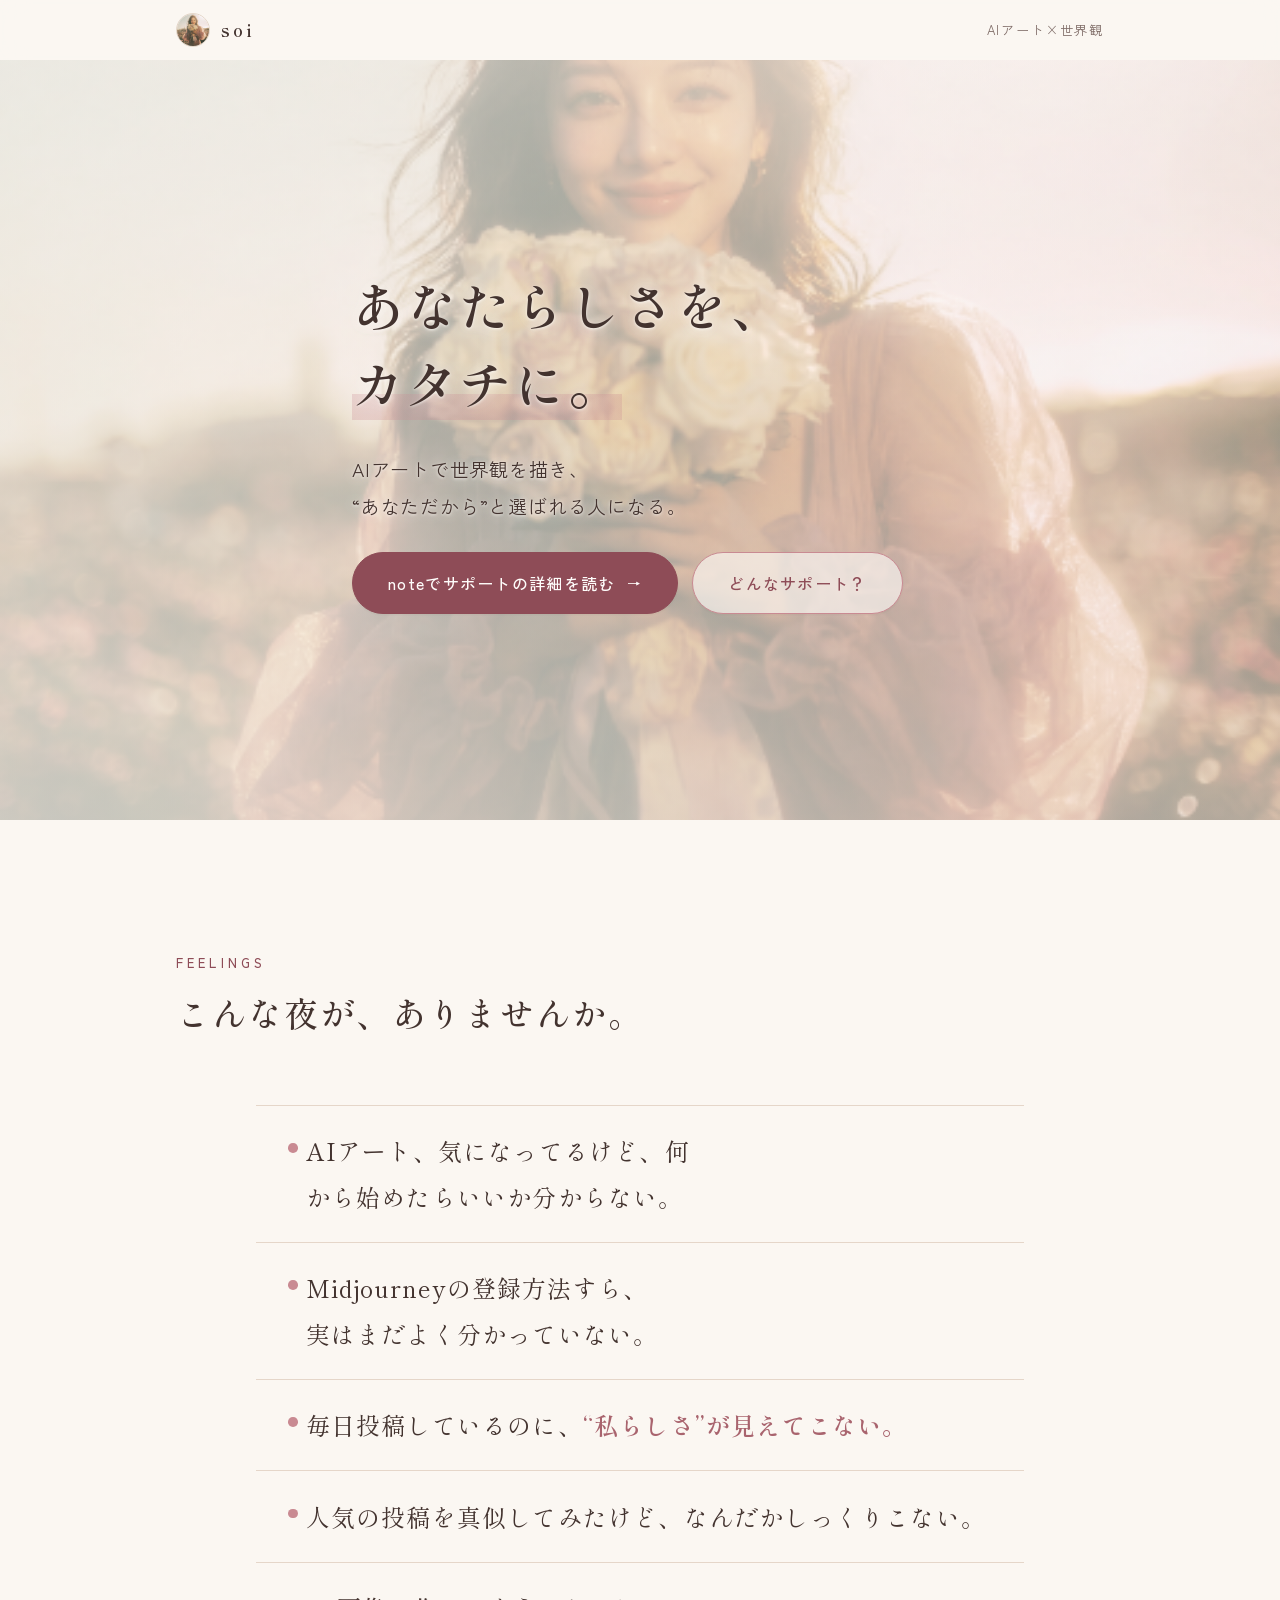
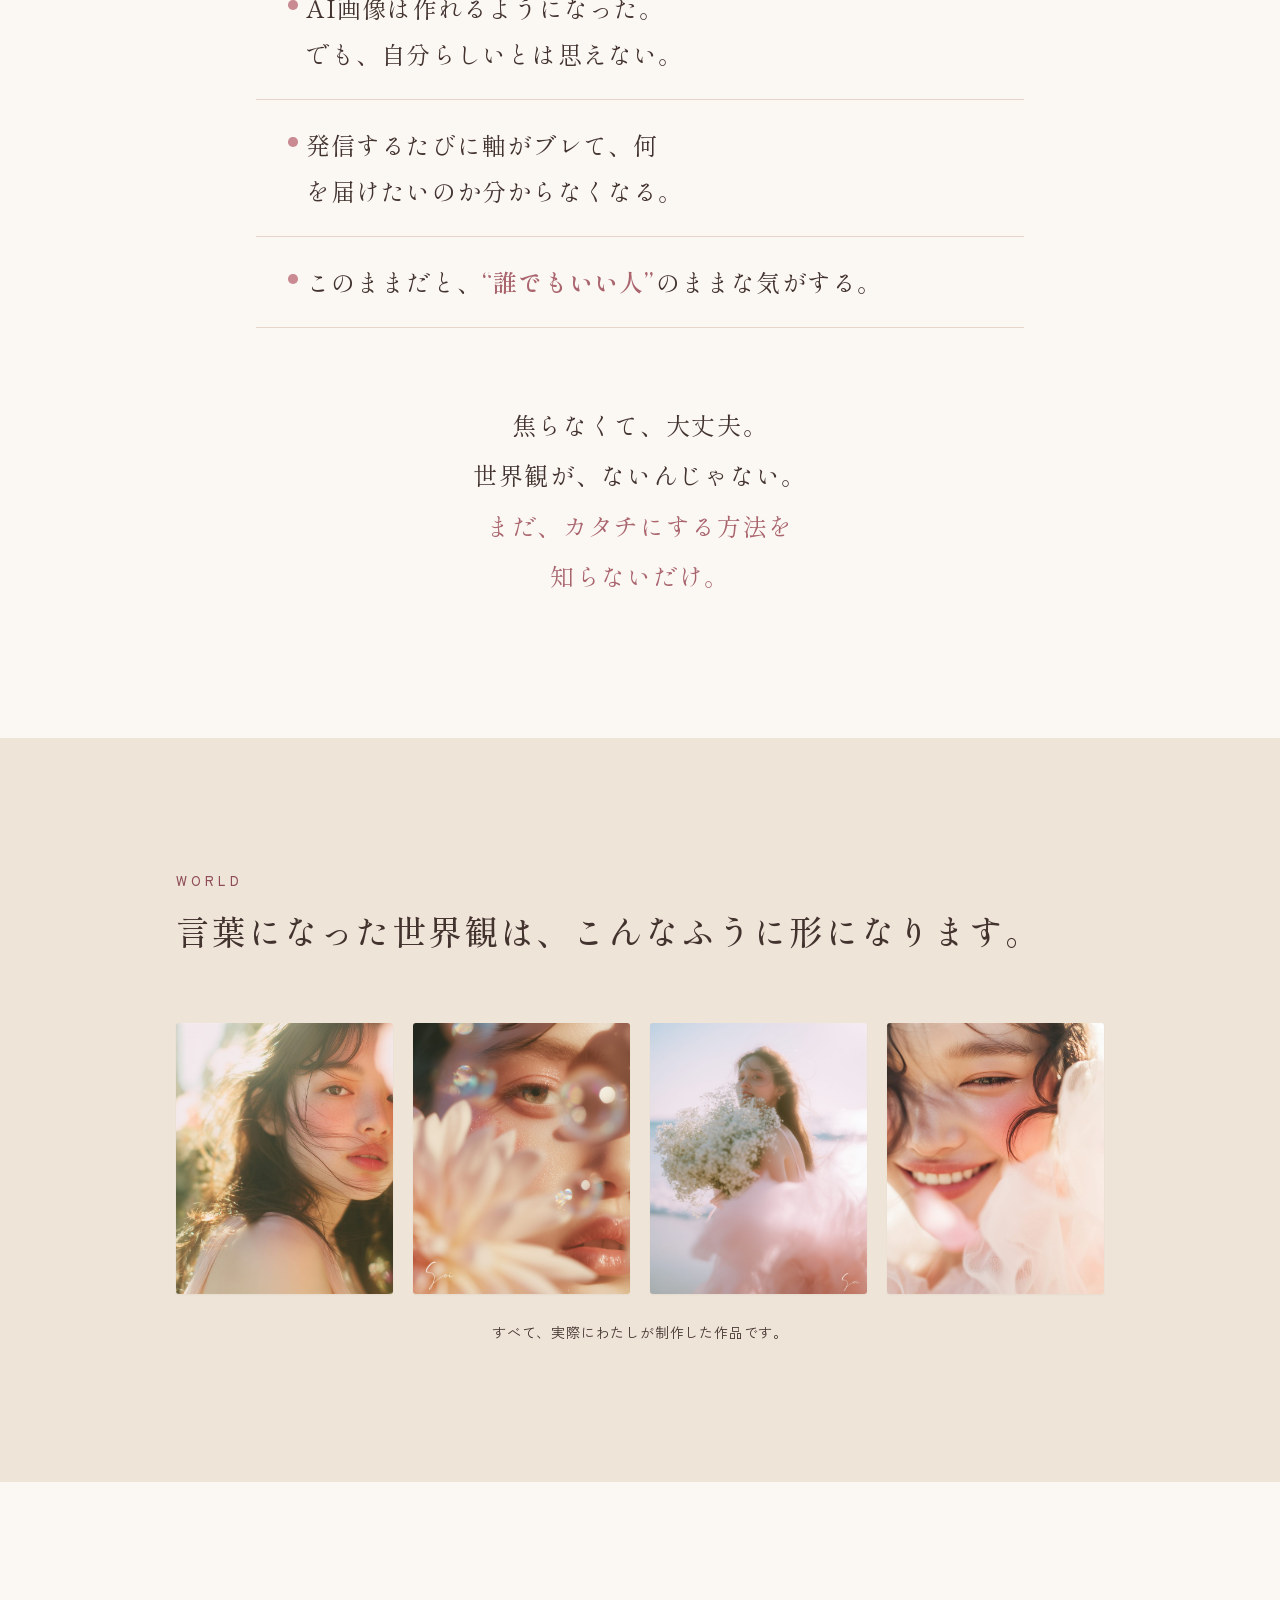
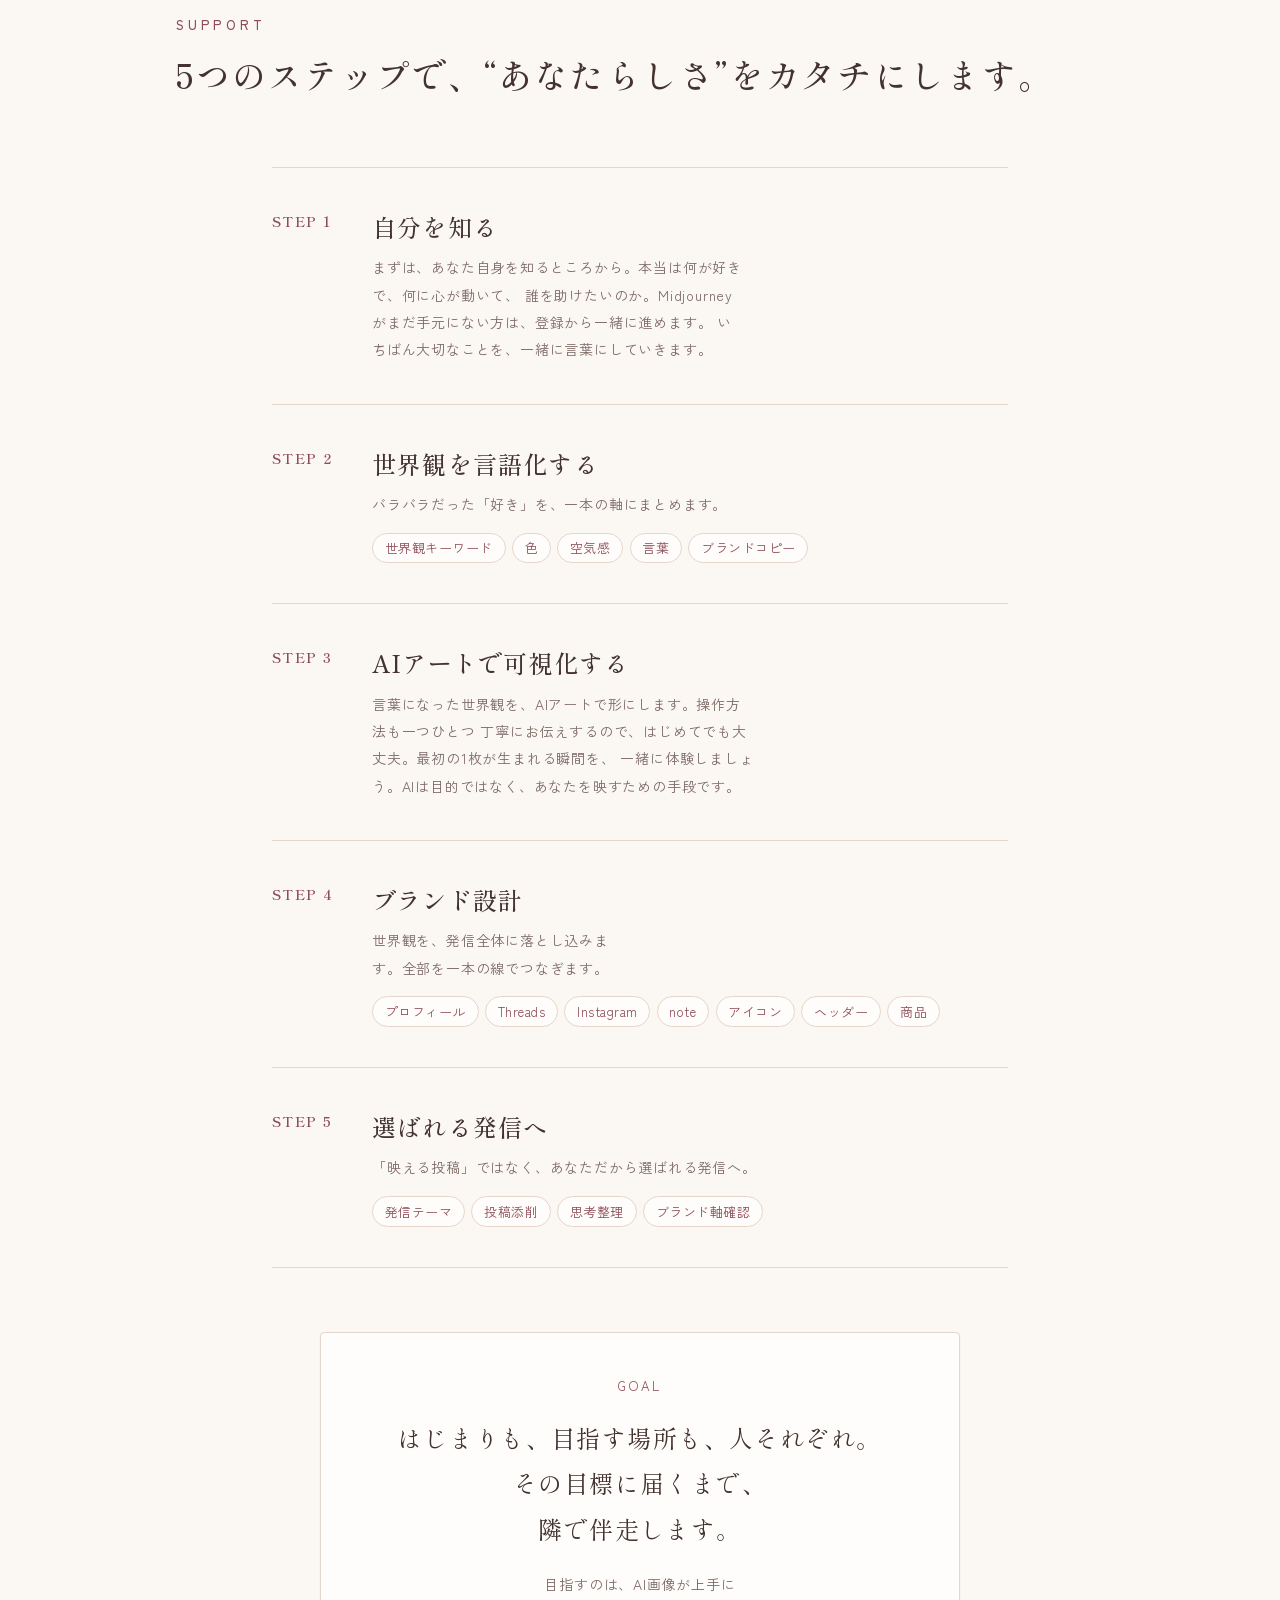
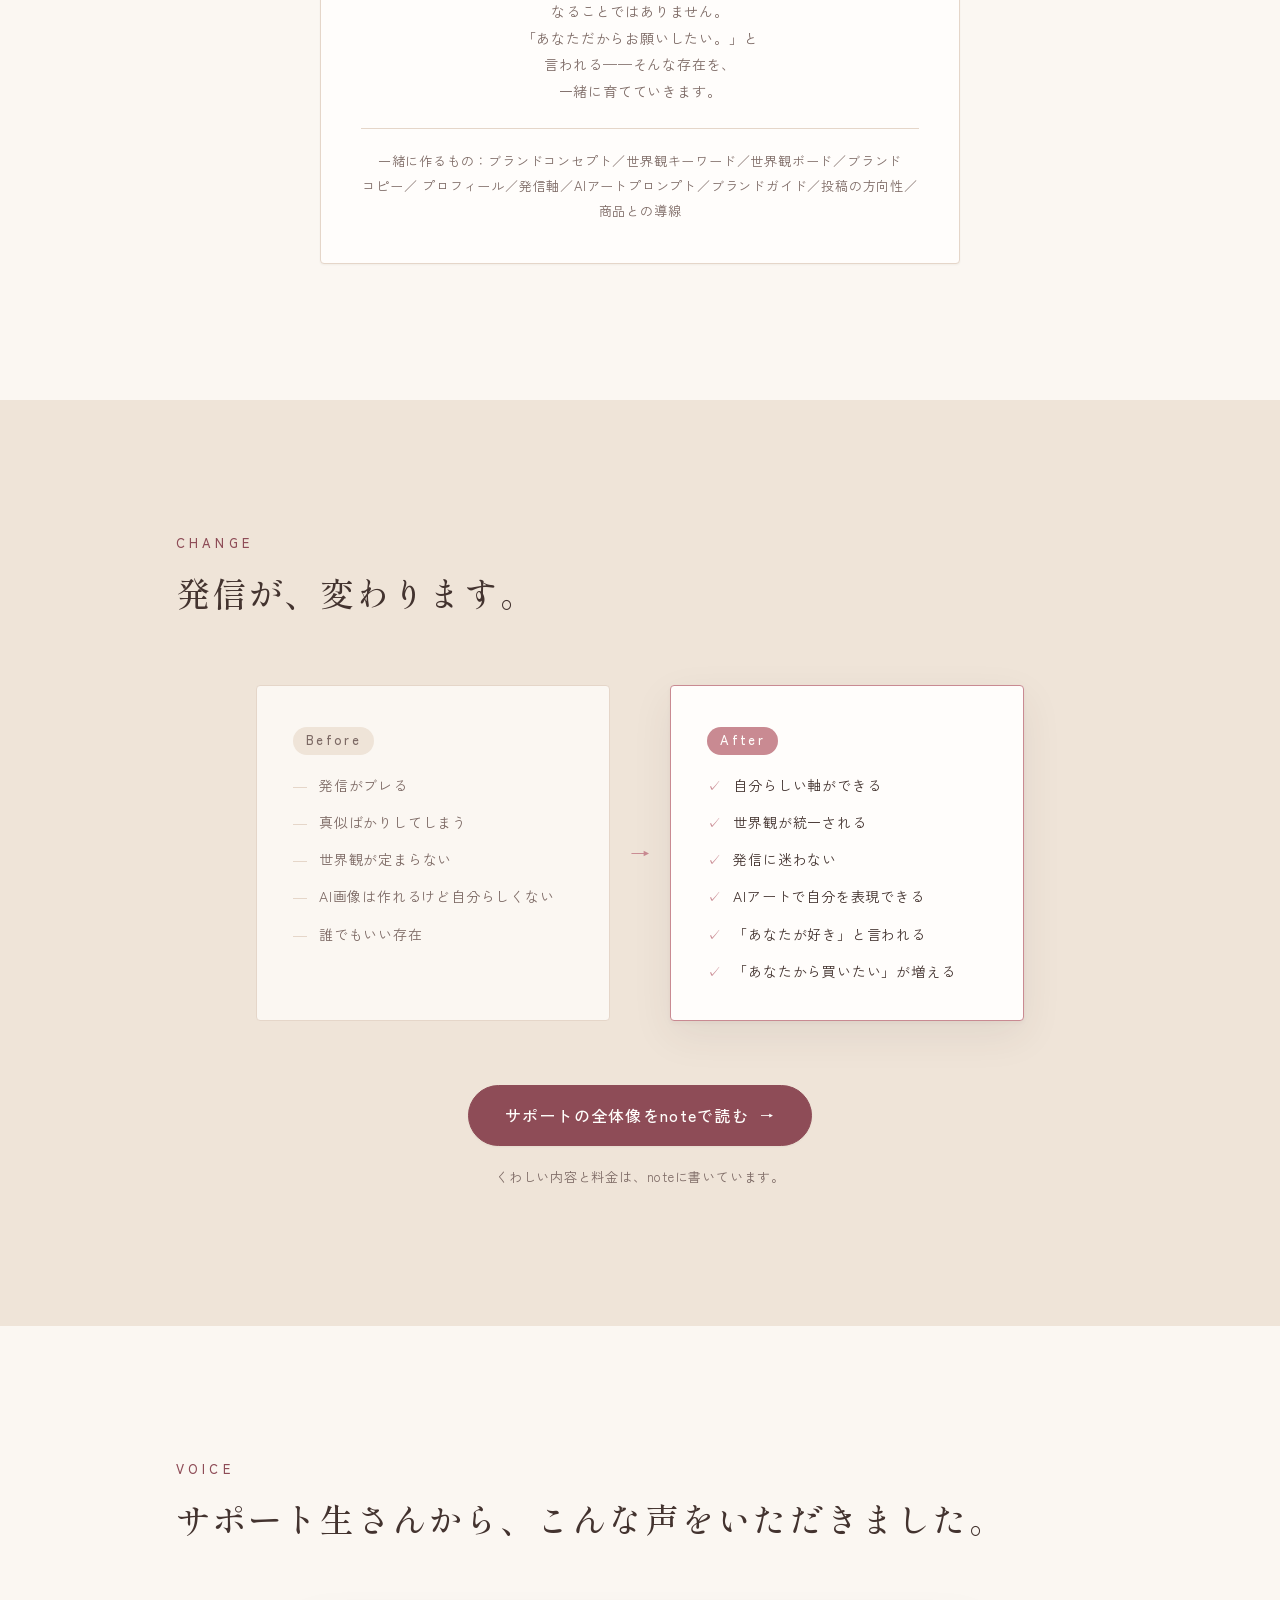
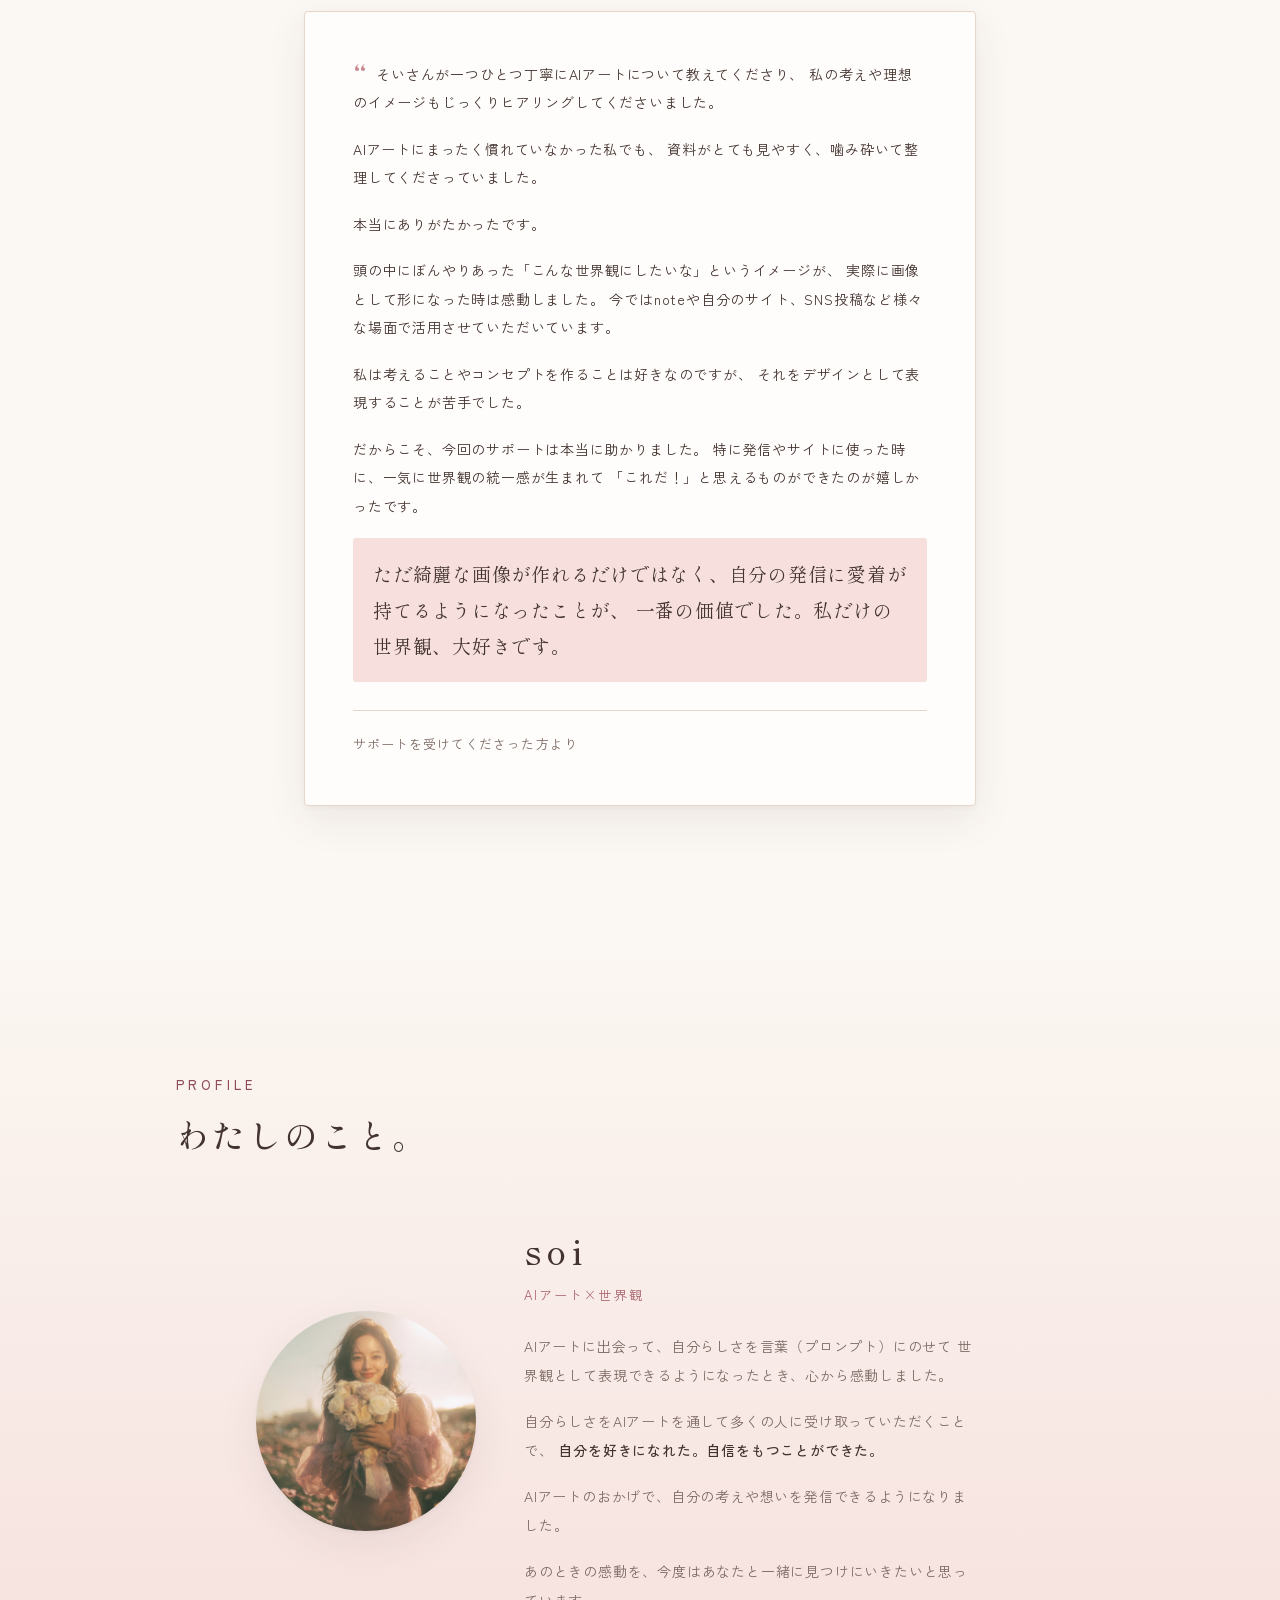
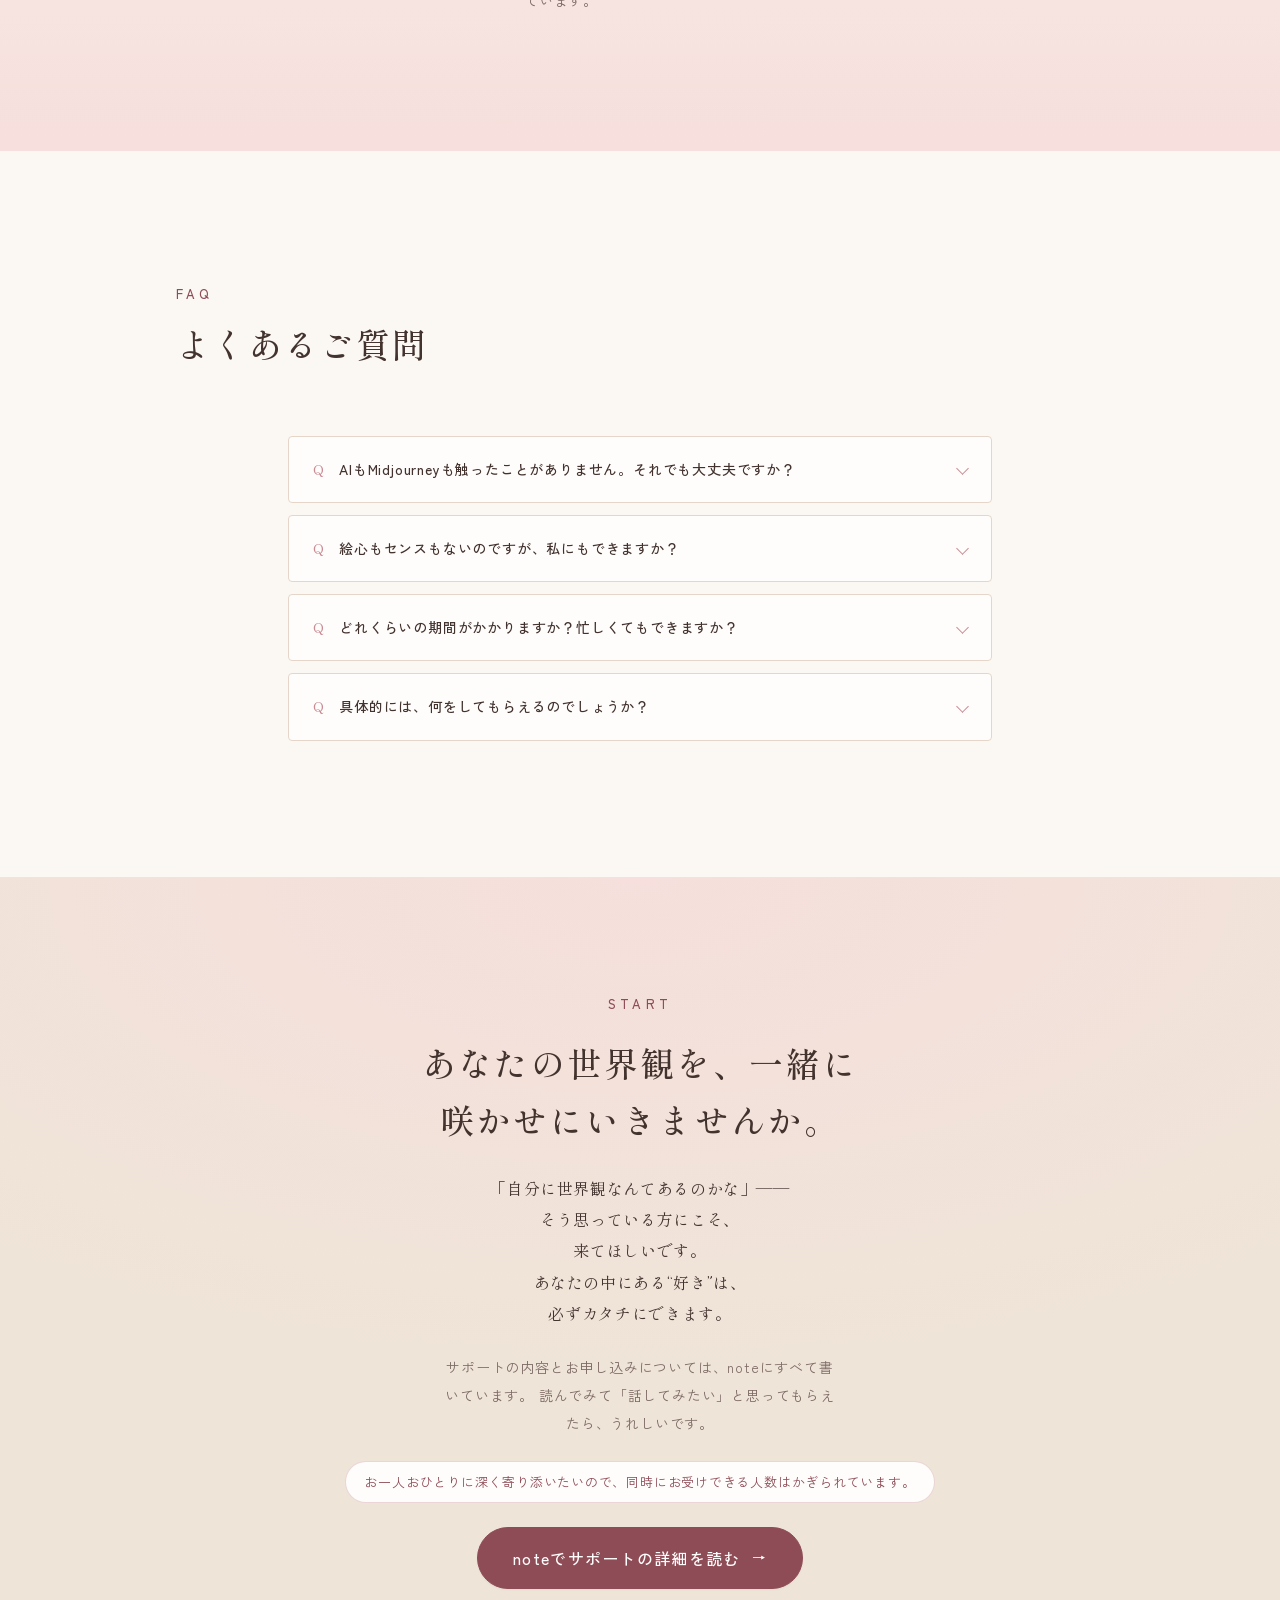
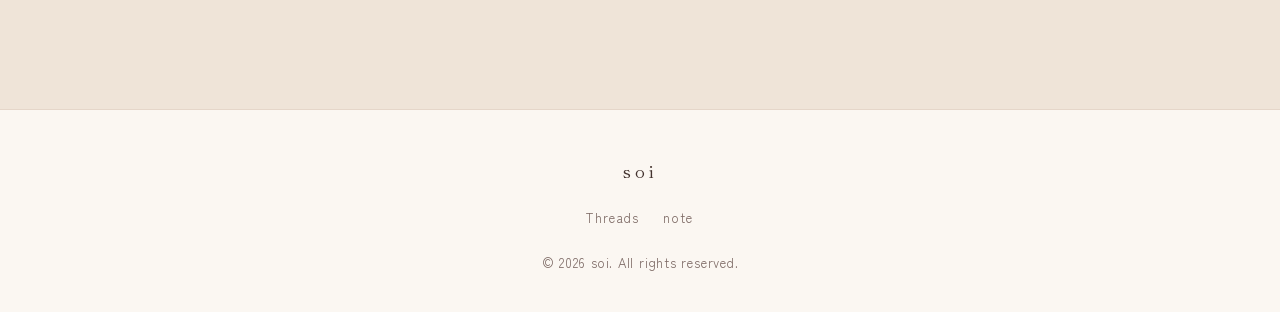
==== commit 74723594: "カタカナ語の途中改行を全ページで解消（360/375/390px検証） 症状: 「スマ／ホ壁紙」「プロン／プト」のように、カタカナ語が 行の変わり目で真っ二つに割れていた。  対策: - .nowra" ====
--- a/index.html
+++ b/index.html
@@ -100,6 +100,8 @@
 ul, ol { list-style: none; }
 img { max-width: 100%; height: auto; display: block; }
 a { color: var(--rose-deep); }
+/* カタカナ語が行の途中で真っ二つに割れるのを防ぐ（例:「プロン／プト」） */
+.nowrap { white-space: nowrap; }
 
 /* 自然な折り返しで、行末に1〜3文字だけ取り残される「孤立行」を防ぐ。
    text-wrap: pretty は日本語の短い文ではほぼ効かないため、
@@ -927,7 +929,7 @@
         <li class="feeling">毎日投稿しているのに、<strong>“私らしさ”が見えてこない。</strong></li>
         <li class="feeling">人気の投稿を真似してみたけど、なんだかしっくりこない。</li>
         <li class="feeling">AI画像は作れるようになった。でも、自分らしいとは思えない。</li>
-        <li class="feeling">発信するたびに軸がブレて、何を届けたいのか分からなくなる。</li>
+        <li class="feeling">発信するたびに軸が<span class="nowrap">ブレて</span>、何を届けたいのか分からなくなる。</li>
         <li class="feeling">このままだと、<strong>“誰でもいい人”</strong>のままな気がする。</li>
       </ul>
 
@@ -1071,8 +1073,8 @@
           一緒に育てていきます。
         </p>
         <p class="goal__sub">
-          一緒に作るもの：ブランドコンセプト／世界観キーワード／世界観ボード／ブランドコピー／
-          プロフィール／発信軸／AIアートプロンプト／ブランドガイド／投稿の方向性／商品との導線
+          一緒に作るもの：ブランド<span class="nowrap">コンセプト</span>／世界観<span class="nowrap">キーワード</span>／世界観<span class="nowrap">ボード</span>／ブランド<span class="nowrap">コピー</span>／
+          <span class="nowrap">プロフィール</span>／発信軸／<span class="nowrap">AIアート</span><span class="nowrap">プロンプト</span>／ブランド<span class="nowrap">ガイド</span>／投稿の方向性／商品との導線
         </p>
       </div>
     </div>
@@ -1137,12 +1139,15 @@
       <figure class="voice reveal">
         <blockquote class="voice__quote">
           <p>
-            そいさんが一つひとつ丁寧にAIアートについて教えてくださり、
-            私の考えや理想のイメージもじっくりヒアリングしてくださいました。
+            そいさんが一つひとつ丁寧に<span class="nowrap">AIアート</span>について教えてくださり、
+            私の考えや理想のイメージもじっくり<span class="nowrap">ヒアリング</span>してくださいました。
           </p>
           <p>
-            資料もとても見やすく、AIアートにまったく慣れていなかった私でも
-            理解しやすいように、噛み砕いて整理してくださっていたのが本当にありがたかったです。
+            AIアートにまったく慣れていなかった私でも、
+            資料がとても見やすく、噛み砕いて整理してくださっていました。
+          </p>
+          <p>
+            本当にありがたかったです。
           </p>
           <p>
             頭の中にぼんやりあった「こんな世界観にしたいな」というイメージが、
@@ -1160,7 +1165,7 @@
           </p>
           <p class="voice__highlight">
             ただ綺麗な画像が作れるだけではなく、自分の発信に愛着が持てるようになったことが、
-            一番の価値でした。私だけの世界観、大好きです。
+            一番の価値でした。私だけの世界観、<span class="nowrap">大好き</span>です。
           </p>
         </blockquote>
         <figcaption class="voice__who">サポートを受けてくださった方より</figcaption>
@@ -1188,7 +1193,7 @@
 
           <div class="profile__body">
             <p>
-              AIアートに出会って、自分らしさを言葉（プロンプト）にのせて
+              AIアートに出会って、自分らしさを言葉（<span class="nowrap">プロンプト</span>）にのせて
               世界観として表現できるようになったとき、心から感動しました。
             </p>
             <p>
@@ -1223,7 +1228,9 @@
           <div class="faq__a">
             <div class="faq__a-body">
               <p>
-                大丈夫です。まったく触れたことのない状態からスタートされる方がほとんどです。
+                大丈夫です。まったく触れたことのない状態から始める方がほとんどです。
+              </p>
+              <p>
                 見やすい資料をお渡ししながら、ひとつずつ噛み砕いて進めていきます。
               </p>
               <p>
@@ -1251,22 +1258,30 @@
         <details class="faq__item">
           <summary class="faq__q">どれくらいの期間がかかりますか？忙しくてもできますか？</summary>
           <div class="faq__a">
-            <p>
-              期間は決めていません。あなたの目標が叶うまで伴走します。
-              進むペースもお任せいただけるので、お仕事や暮らしの合間で無理なく進められます。
-              急がなくて大丈夫です。
-            </p>
+            <div class="faq__a-body">
+              <p>
+                期間は決めていません。あなたの目標が叶うまで伴走します。
+                進むペースもお任せいただけるので、お仕事や暮らしの合間で無理なく進められます。
+              </p>
+              <p>
+                急がなくて大丈夫です。
+              </p>
+            </div>
           </div>
         </details>
 
         <details class="faq__item">
           <summary class="faq__q">具体的には、何をしてもらえるのでしょうか？</summary>
           <div class="faq__a">
-            <p>
-              ブランドコンセプト、世界観キーワード、世界観ボード、ブランドコピー、プロフィール、
-              発信軸、AIアートプロンプト、ブランドガイド、投稿の方向性、商品との導線までを一緒に作ります。
-              くわしい内容はnoteに書いていますので、ぜひ読んでみてください。
-            </p>
+            <div class="faq__a-body">
+              <p>
+                ブランド<span class="nowrap">コンセプト</span>、世界観<span class="nowrap">キーワード</span>、世界観<span class="nowrap">ボード</span>、ブランド<span class="nowrap">コピー</span>、<span class="nowrap">プロフィール</span>、
+                発信軸、<span class="nowrap">AIアート</span><span class="nowrap">プロンプト</span>、ブランド<span class="nowrap">ガイド</span>、投稿の方向性、商品との導線までを一緒に作ります。
+              </p>
+              <p>
+                くわしい内容はnoteに書いていますので、ぜひ読んでみてください。
+              </p>
+            </div>
           </div>
         </details>
       </div>
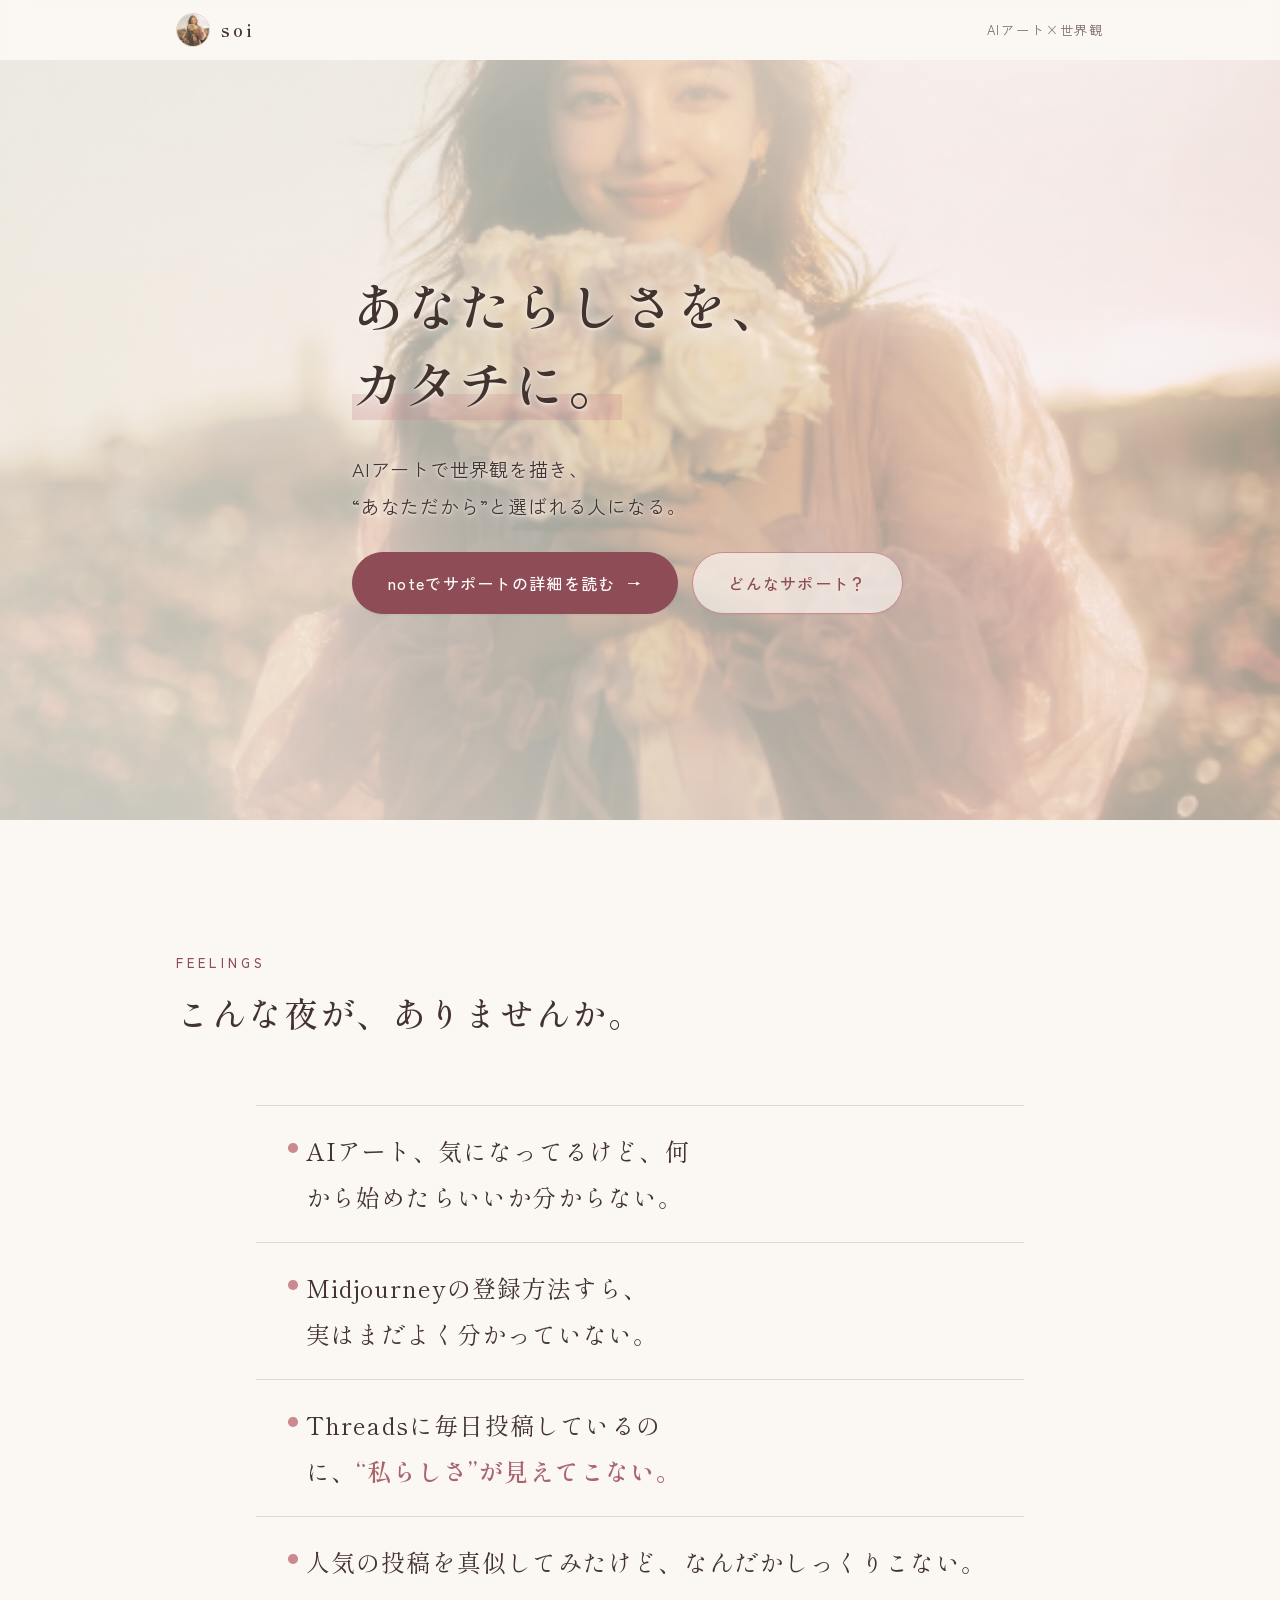
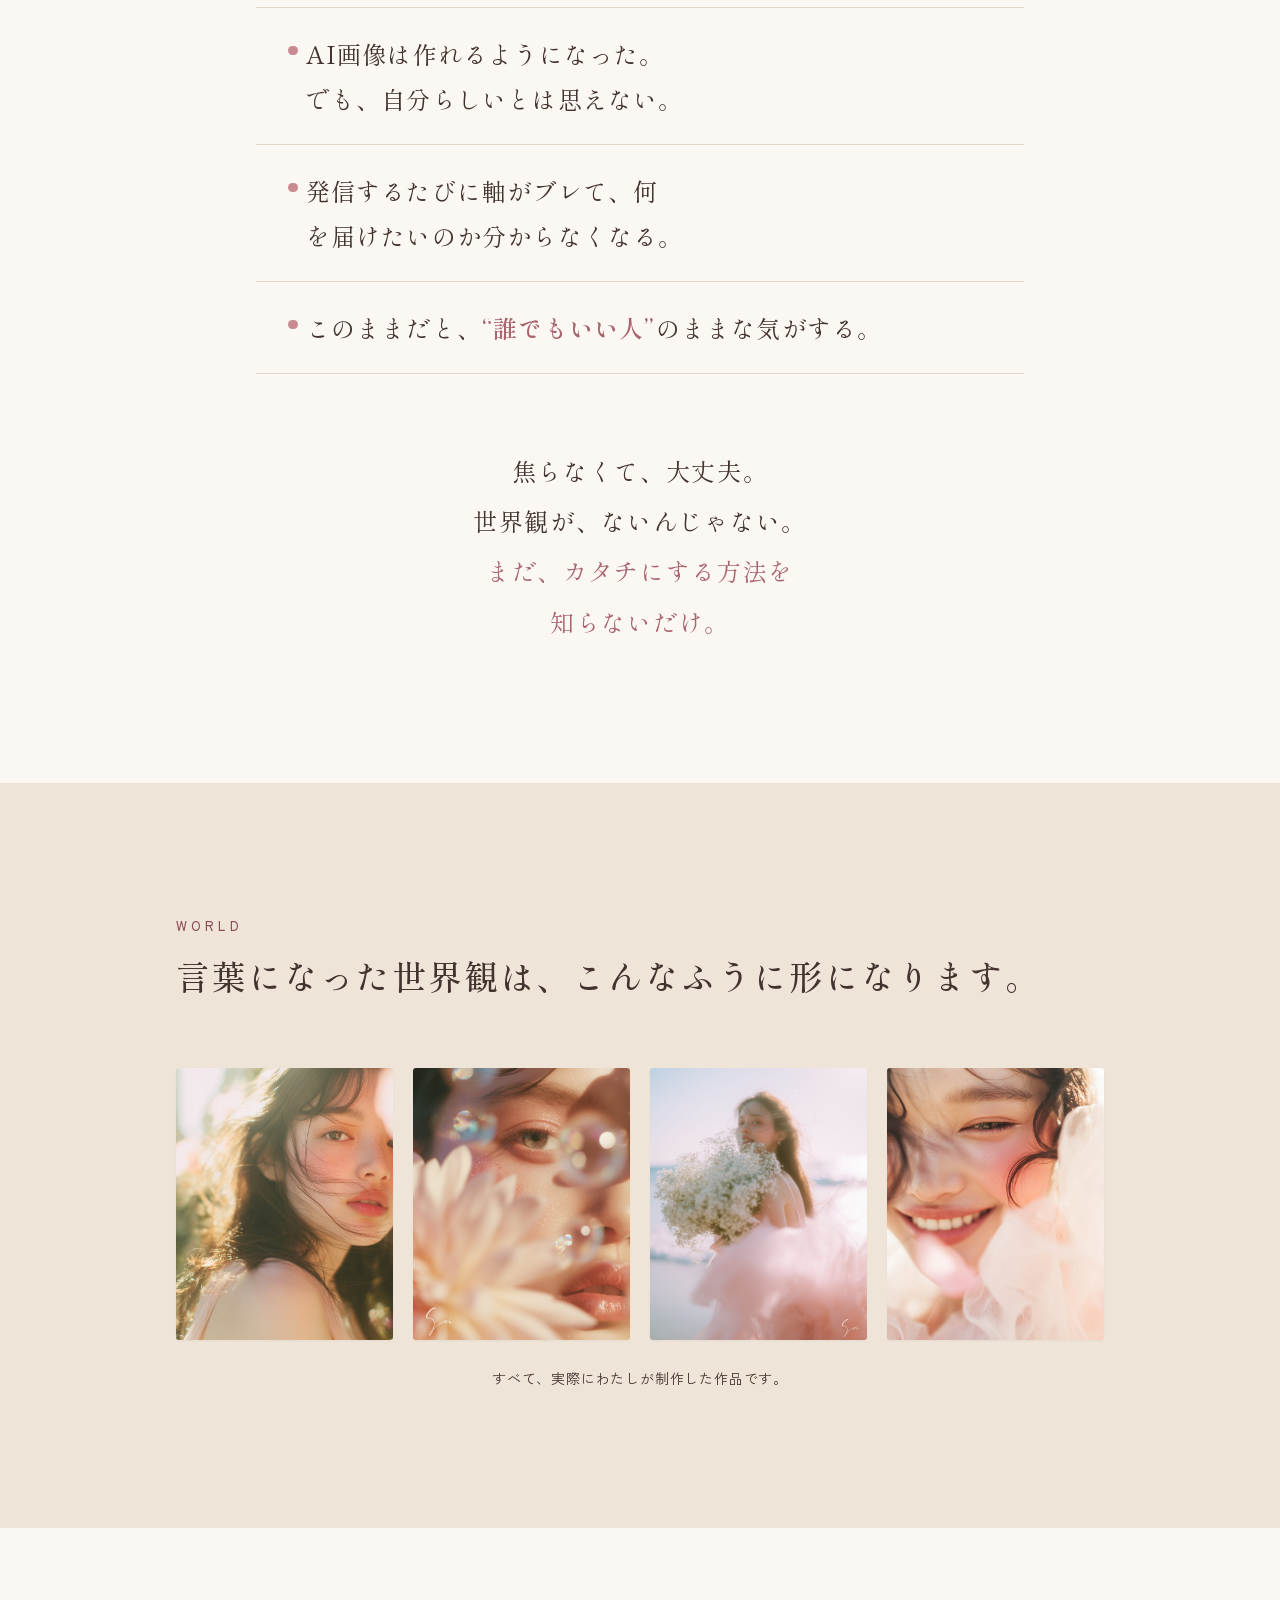
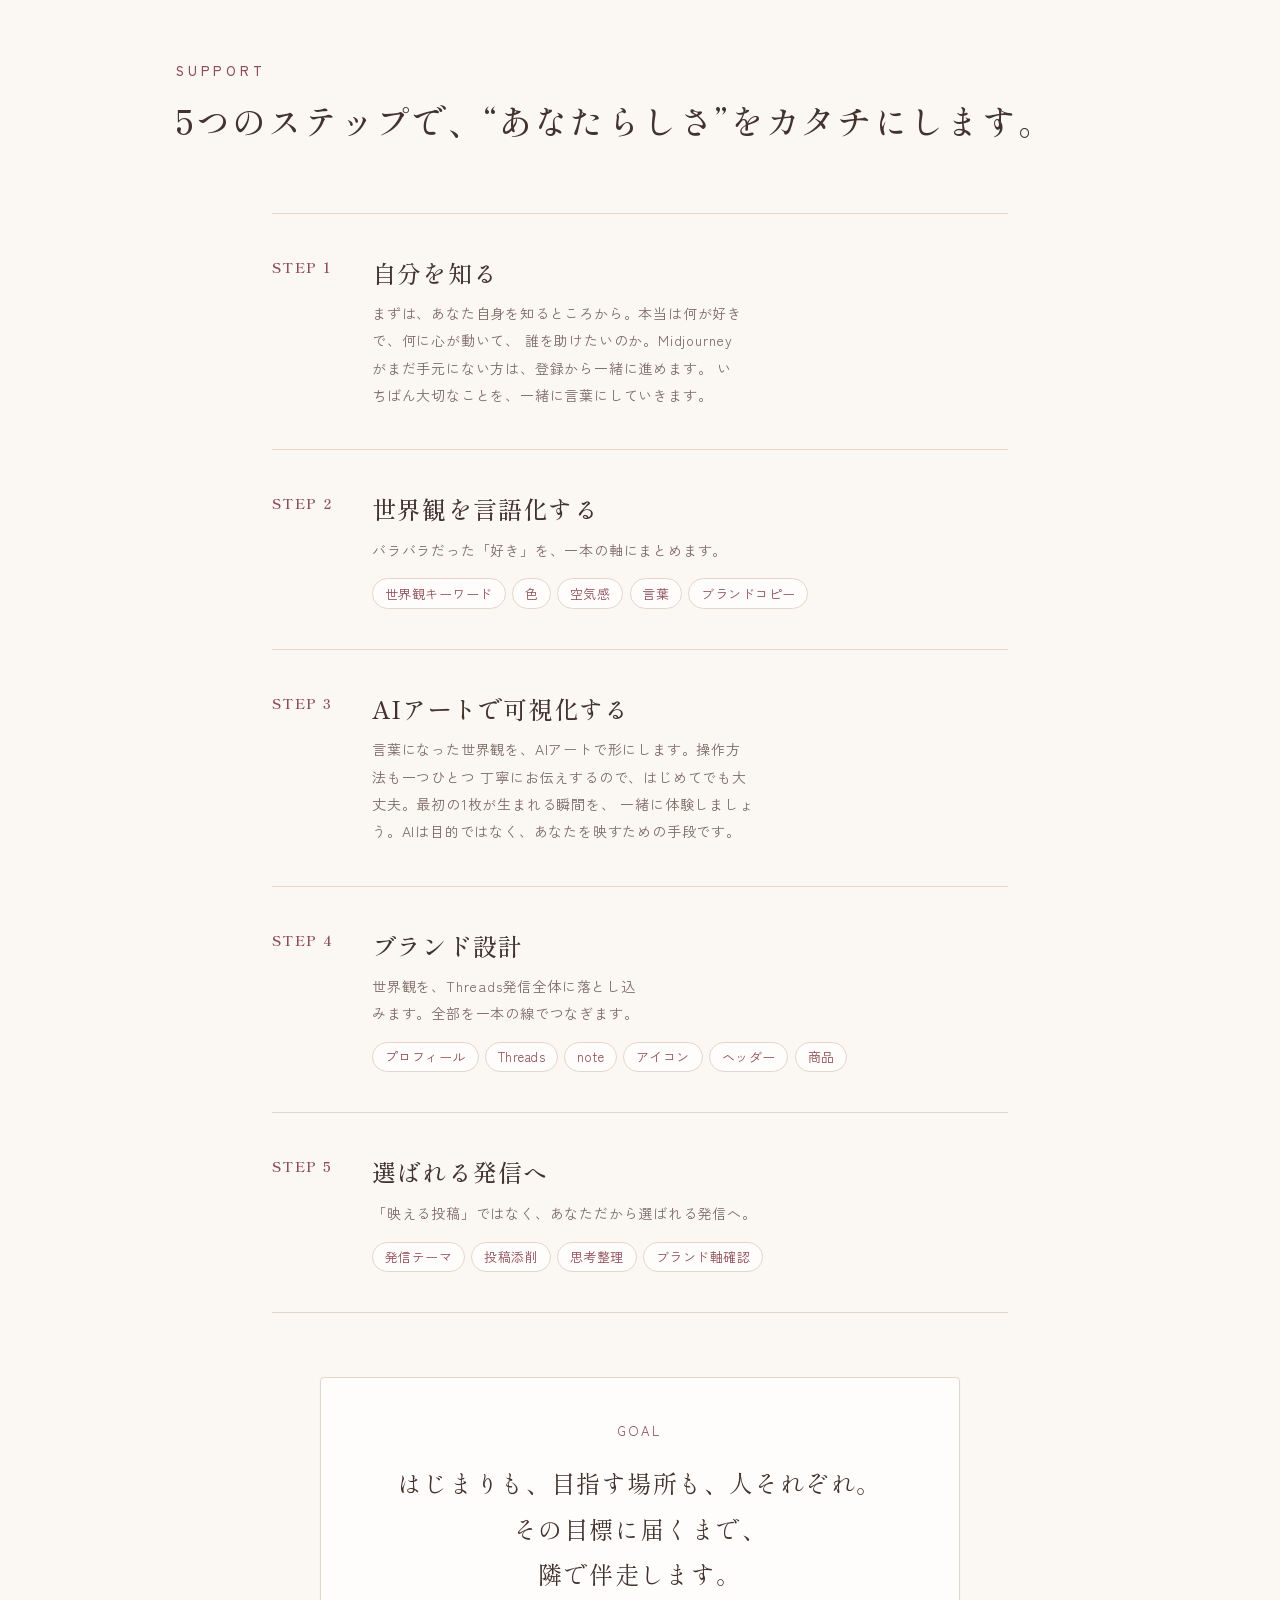
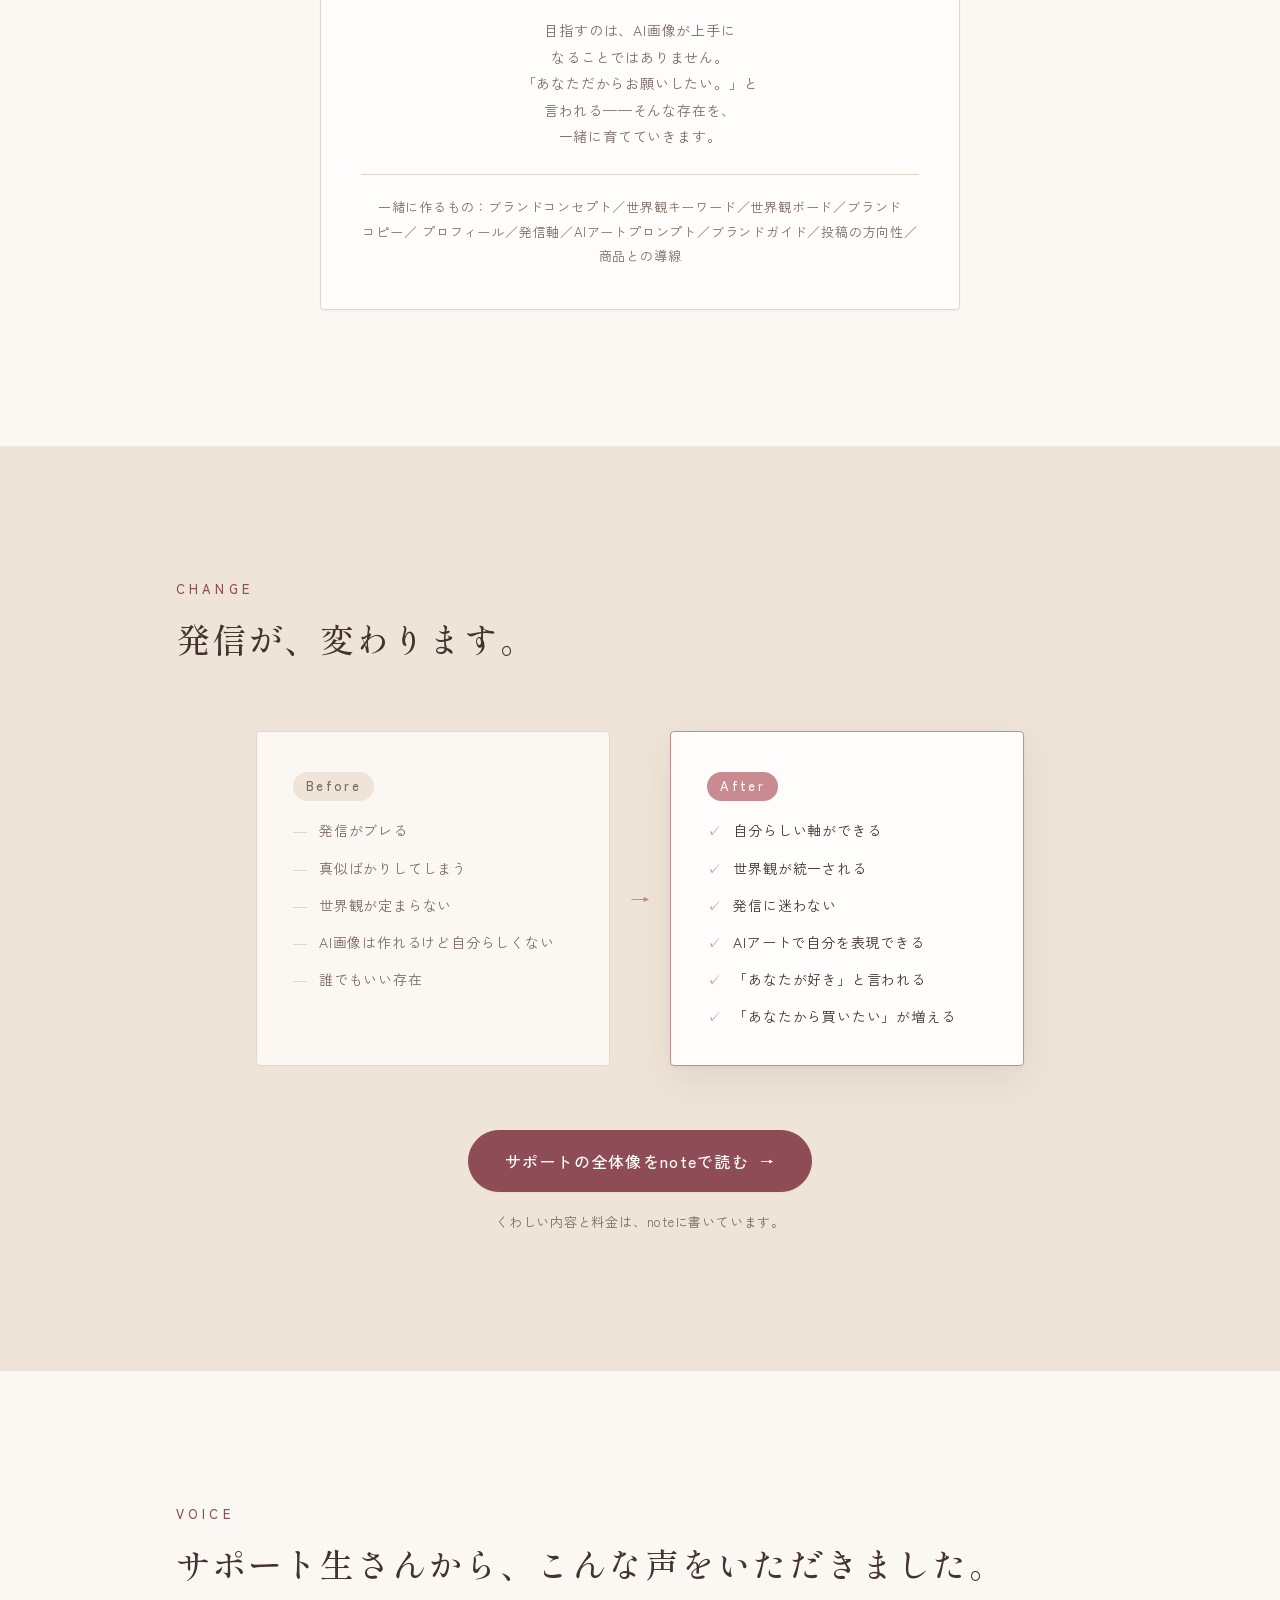
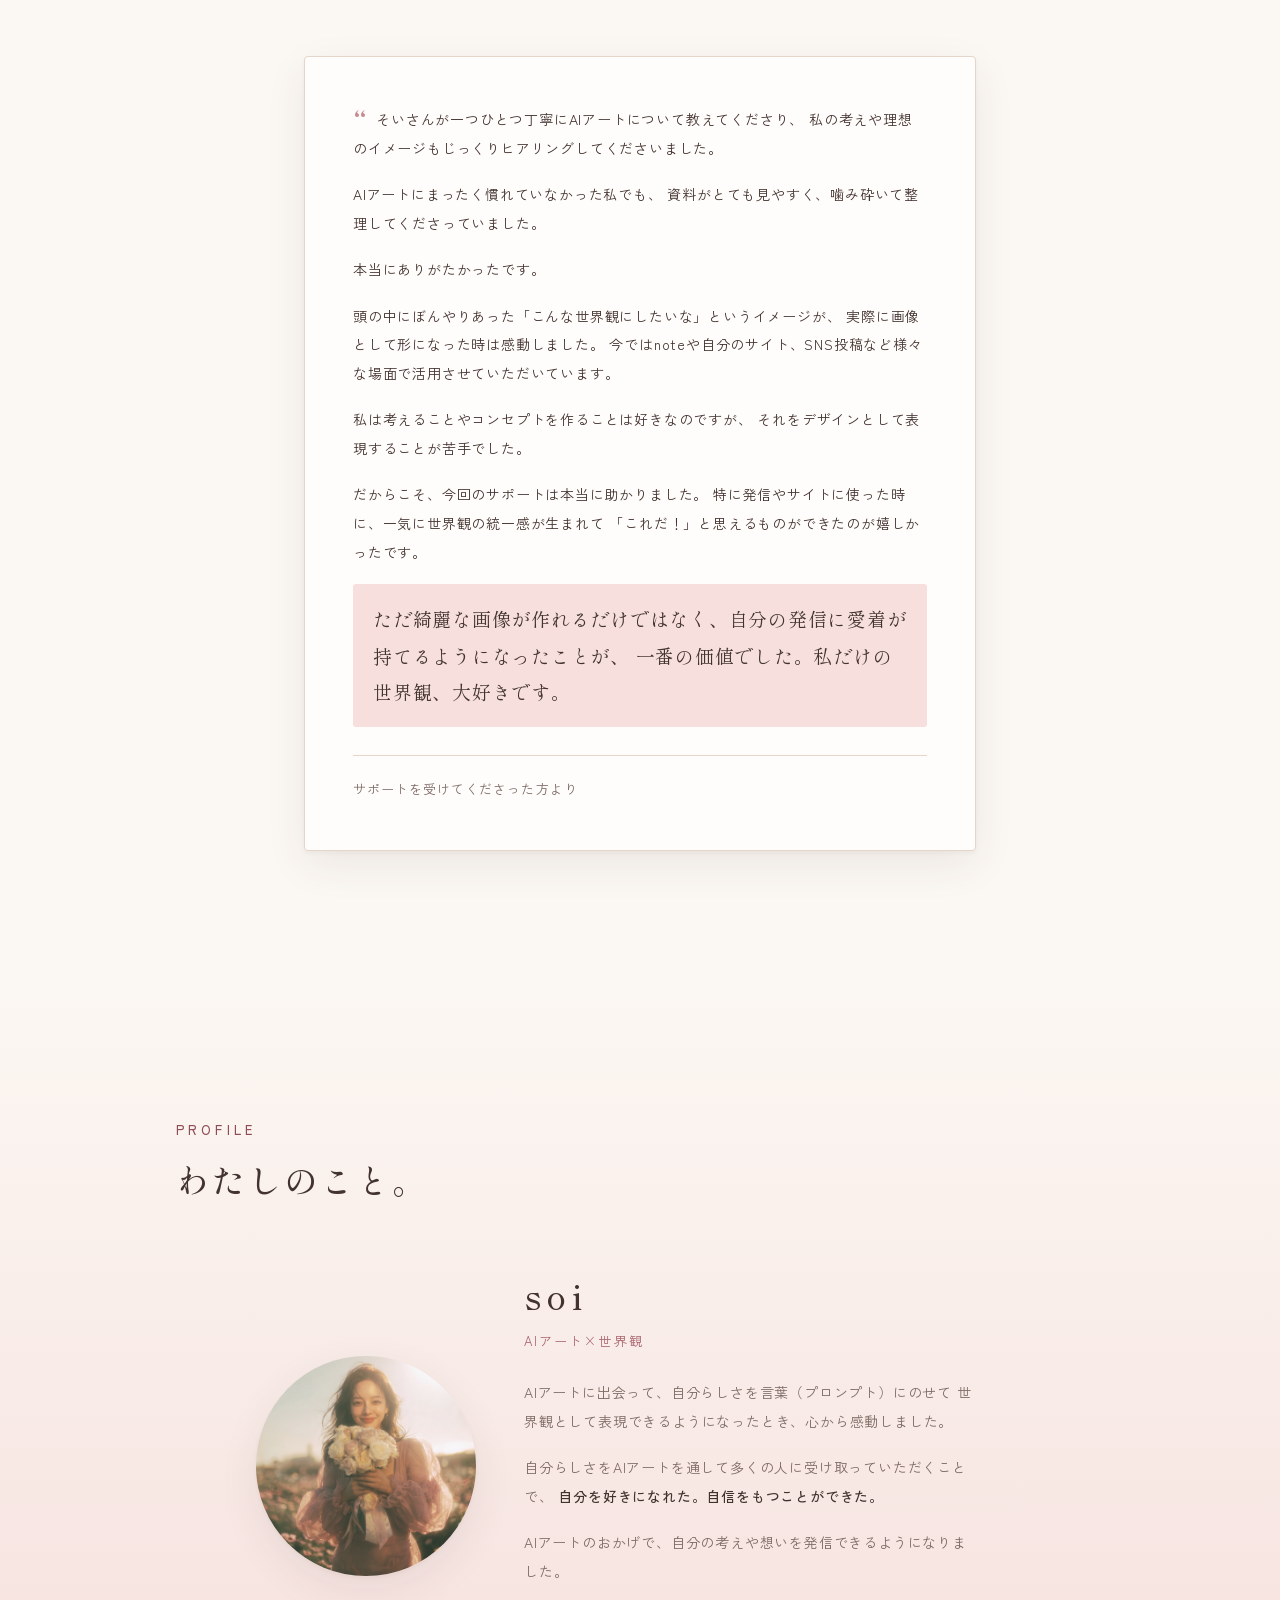
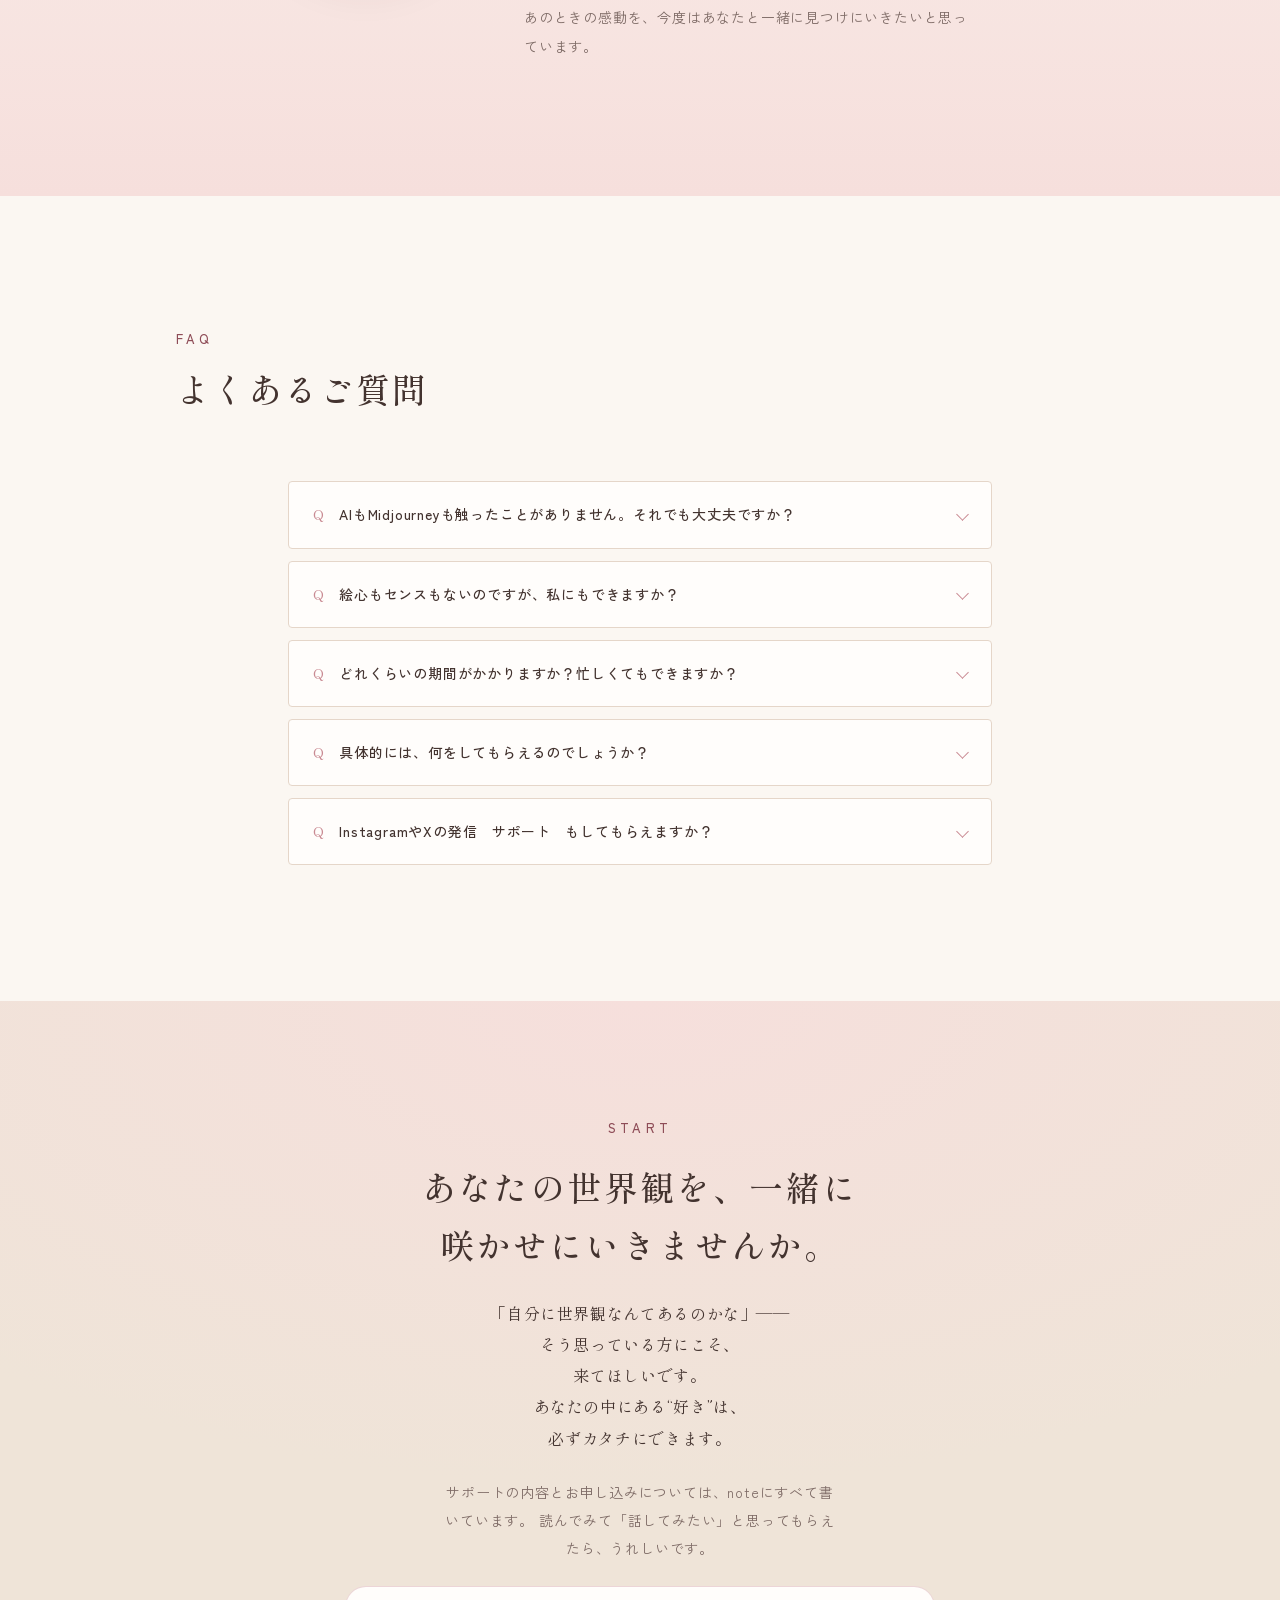
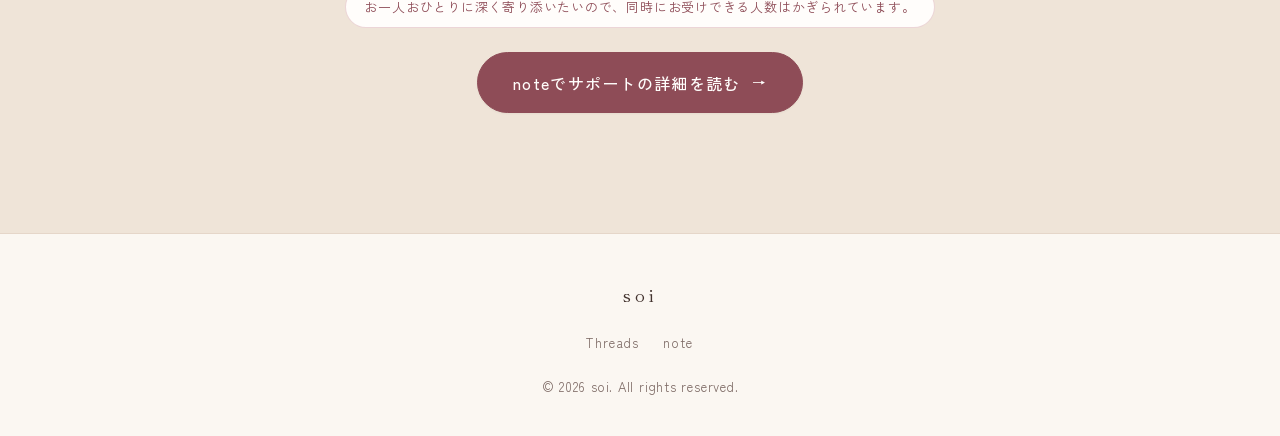
==== commit 568e645c: "サポートLP: 対応範囲をThreads発信に限定して明記 - Step4: 「Instagram」タグを削除、説明文を「Threads発信全体に」へ - Feelings 1行目に「Threadsに" ====
--- a/index.html
+++ b/index.html
@@ -4,7 +4,7 @@
 <meta charset="UTF-8">
 <meta name="viewport" content="width=device-width, initial-scale=1">
 <title>あなたらしさを、カタチに。｜soi ── AIアート×世界観</title>
-<meta name="description" content="AIアートで世界観を描き、“あなただから”と選ばれる人になる。自己理解から言語化・可視化・ブランド設計まで、マンツーマンで伴走します。">
+<meta name="description" content="AIアートで世界観を描き、“あなただから”と選ばれる人になる。自己理解から言語化・可視化・Threads発信のブランド設計まで、マンツーマンで伴走します。">
 
 <meta name="theme-color" content="#FBF7F2">
 <meta name="color-scheme" content="light">
@@ -15,7 +15,7 @@
 <meta property="og:type" content="website">
 <meta property="og:site_name" content="soi">
 <meta property="og:title" content="あなたらしさを、カタチに。｜soi">
-<meta property="og:description" content="AIアートで世界観を描き、“あなただから”と選ばれる人になる。">
+<meta property="og:description" content="AIアートで世界観を描き、“あなただから”と選ばれる人になる。（Threads発信のサポート）">
 <meta property="og:image" content="https://soiart.vercel.app/assets/ogp.jpg">
 <meta property="og:image:width" content="1200">
 <meta property="og:image:height" content="630">
@@ -926,7 +926,7 @@
       <ul class="feelings reveal">
         <li class="feeling">AIアート、気になってるけど、何から始めたらいいか分からない。</li>
         <li class="feeling">Midjourneyの登録方法すら、実はまだよく分かっていない。</li>
-        <li class="feeling">毎日投稿しているのに、<strong>“私らしさ”が見えてこない。</strong></li>
+        <li class="feeling">Threadsに毎日投稿しているのに、<strong>“私らしさ”が見えてこない。</strong></li>
         <li class="feeling">人気の投稿を真似してみたけど、なんだかしっくりこない。</li>
         <li class="feeling">AI画像は作れるようになった。でも、自分らしいとは思えない。</li>
         <li class="feeling">発信するたびに軸が<span class="nowrap">ブレて</span>、何を届けたいのか分からなくなる。</li>
@@ -1027,12 +1027,11 @@
           <div>
             <h3 class="step__title">ブランド設計</h3>
             <p class="step__text">
-              世界観を、発信全体に落とし込みます。全部を一本の線でつなぎます。
+              世界観を、Threads発信全体に落とし込みます。全部を一本の線でつなぎます。
             </p>
             <div class="step__tags">
               <span class="step__tag">プロフィール</span>
               <span class="step__tag">Threads</span>
-              <span class="step__tag">Instagram</span>
               <span class="step__tag">note</span>
               <span class="step__tag">アイコン</span>
               <span class="step__tag">ヘッダー</span>
@@ -1231,7 +1230,7 @@
                 大丈夫です。まったく触れたことのない状態から始める方がほとんどです。
               </p>
               <p>
-                見やすい資料をお渡ししながら、ひとつずつ噛み砕いて進めていきます。
+                むずかしい言葉は使わず、ひとつずつ噛み砕いて進めていきます。
               </p>
               <p>
                 分からないところは、分かるまで何度でもお聞きください。
@@ -1280,6 +1279,20 @@
               </p>
               <p>
                 くわしい内容はnoteに書いていますので、ぜひ読んでみてください。
+              </p>
+            </div>
+          </div>
+        </details>
+
+        <details class="faq__item">
+          <summary class="faq__q">InstagramやXの発信<span class="nowrap">サポート</span>もしてもらえますか？</summary>
+          <div class="faq__a">
+            <div class="faq__a-body">
+              <p>
+                現在は、<span class="nowrap">Threads</span>発信に特化してサポートしています。
+              </p>
+              <p>
+                InstagramやXは、対象外となります。あらかじめご了承ください。
               </p>
             </div>
           </div>
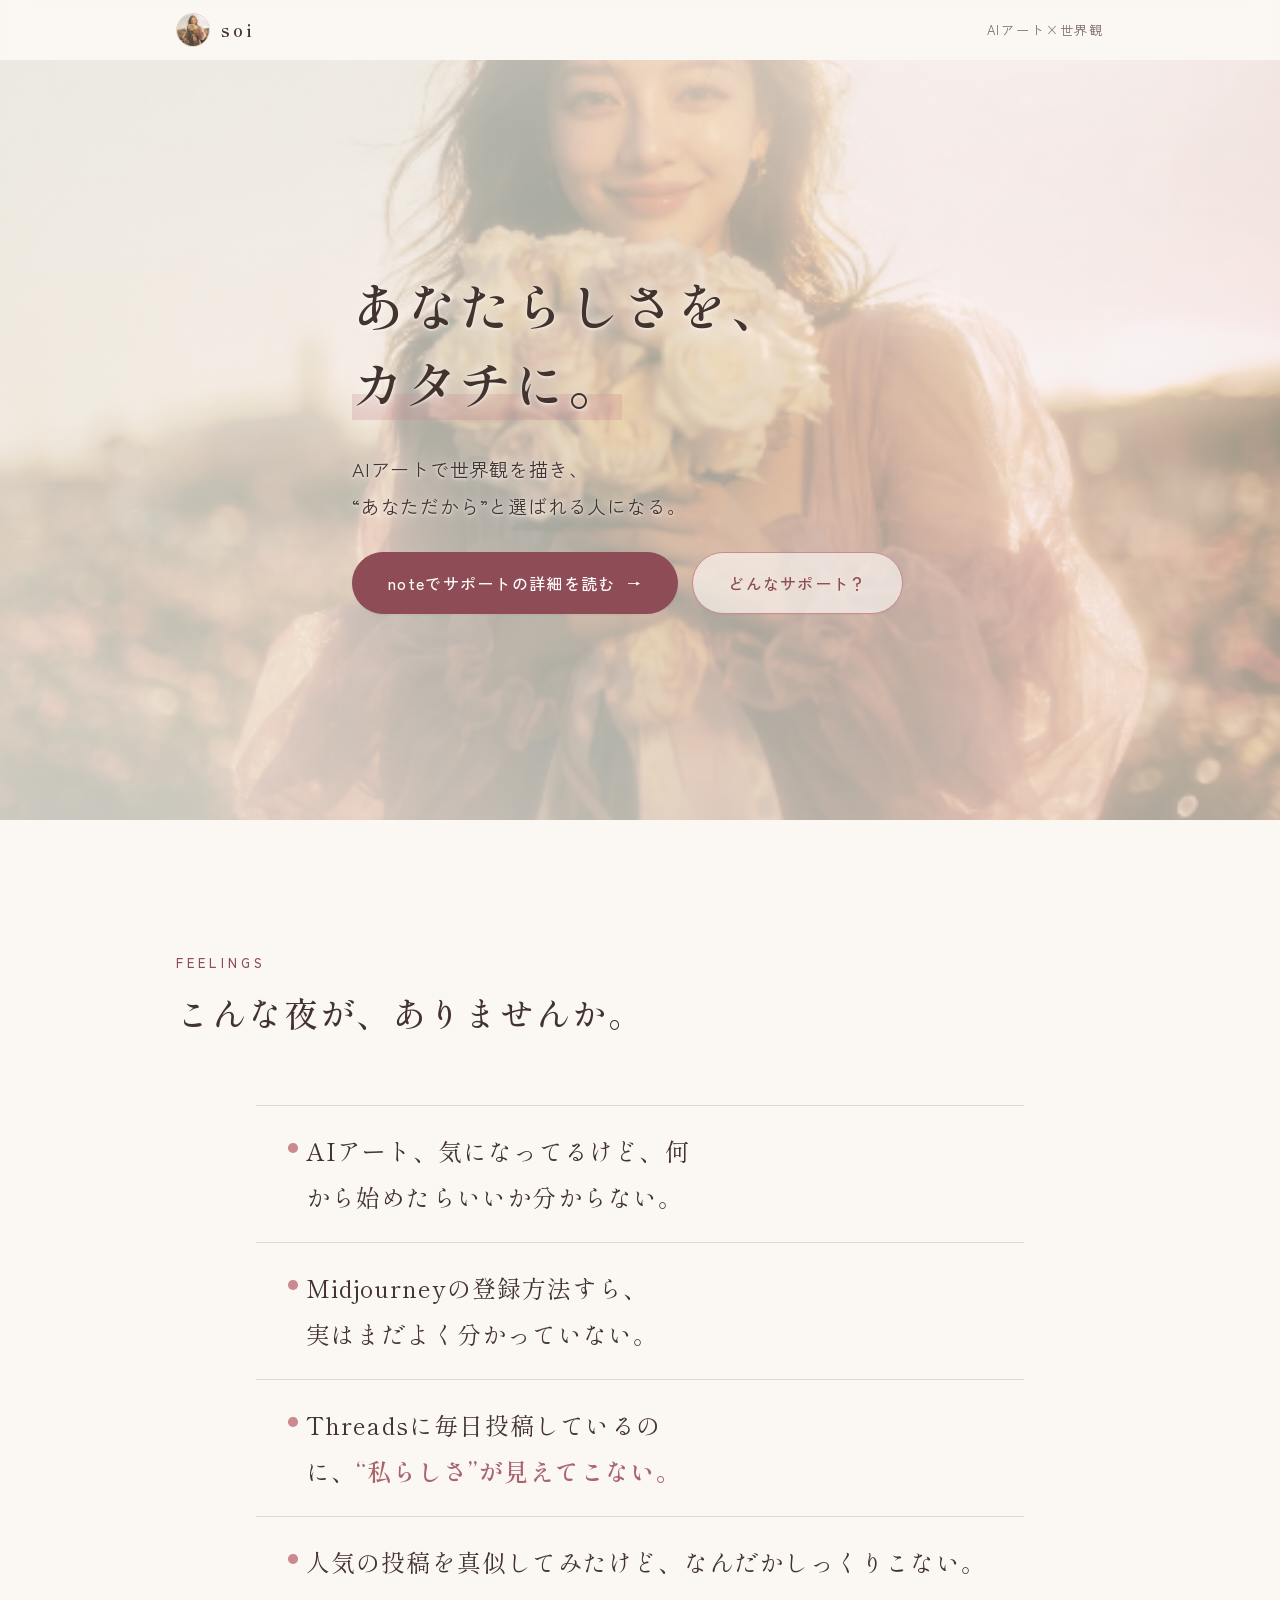
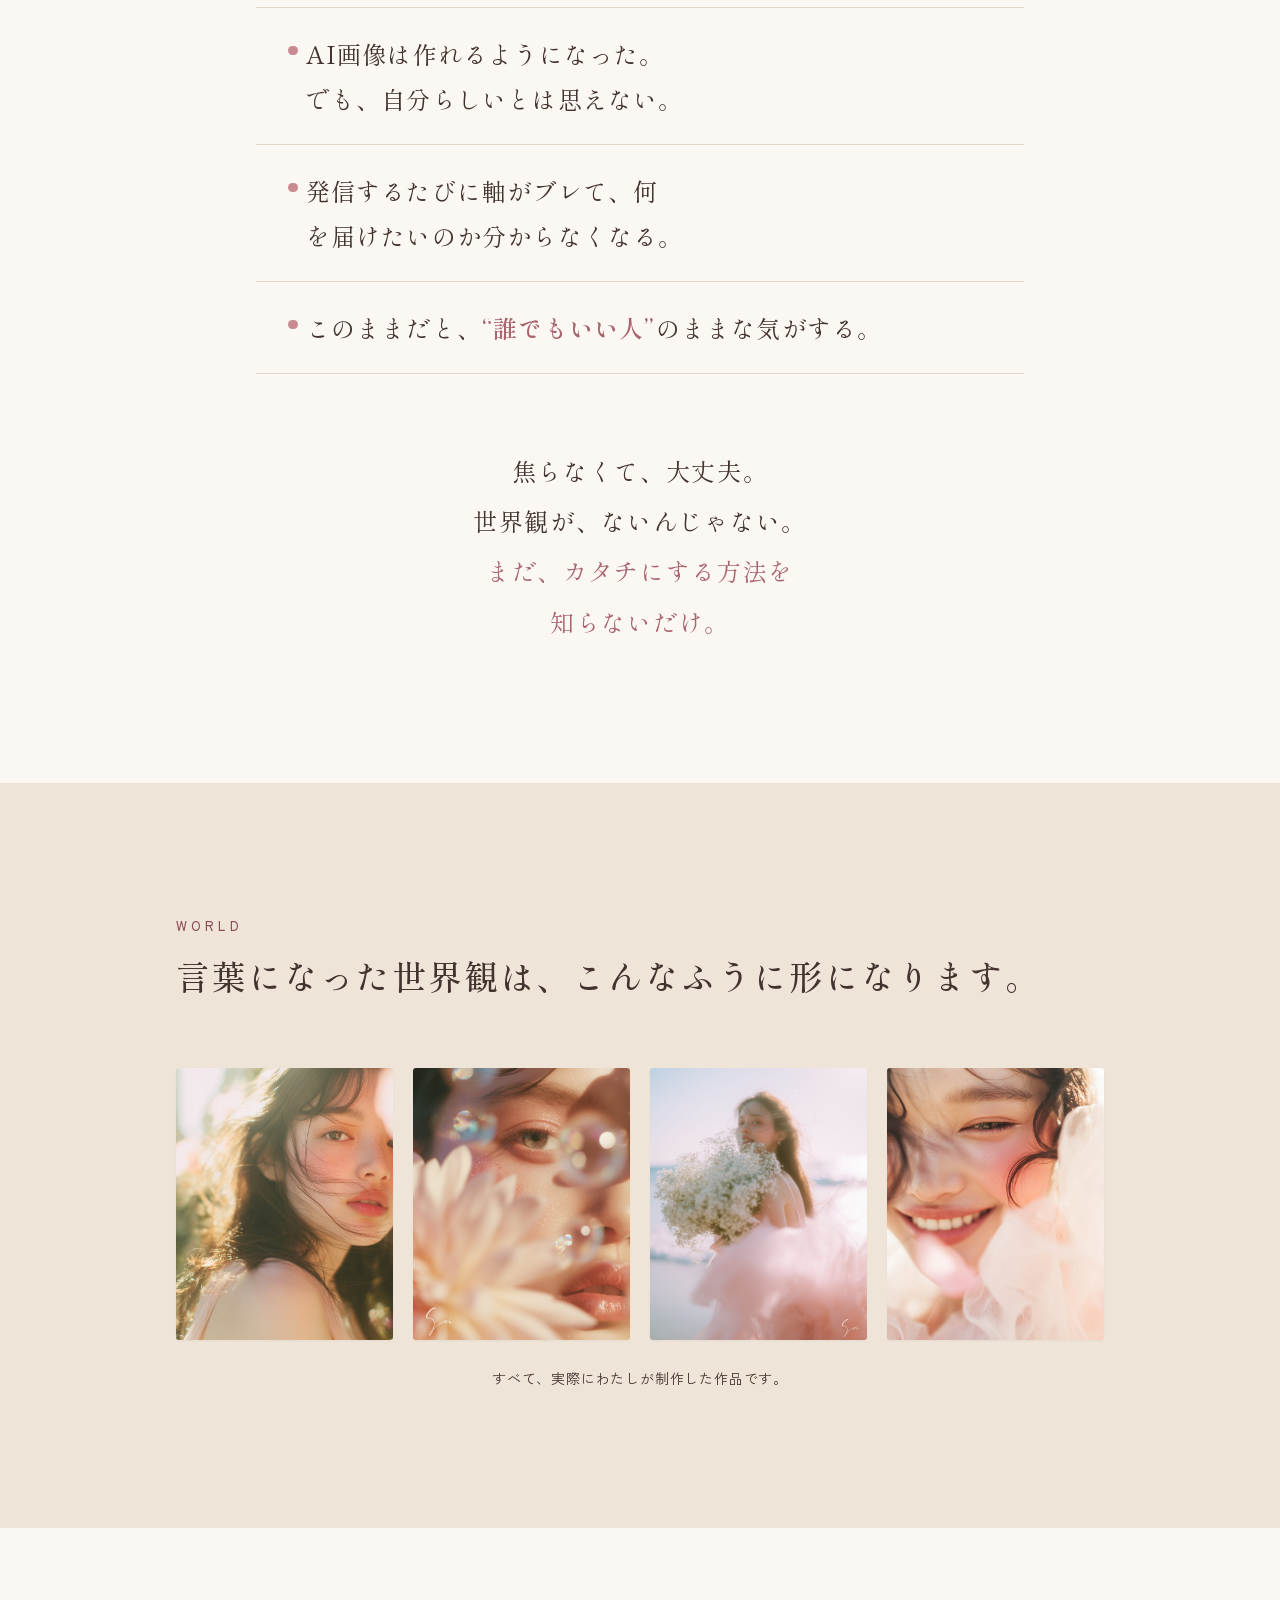
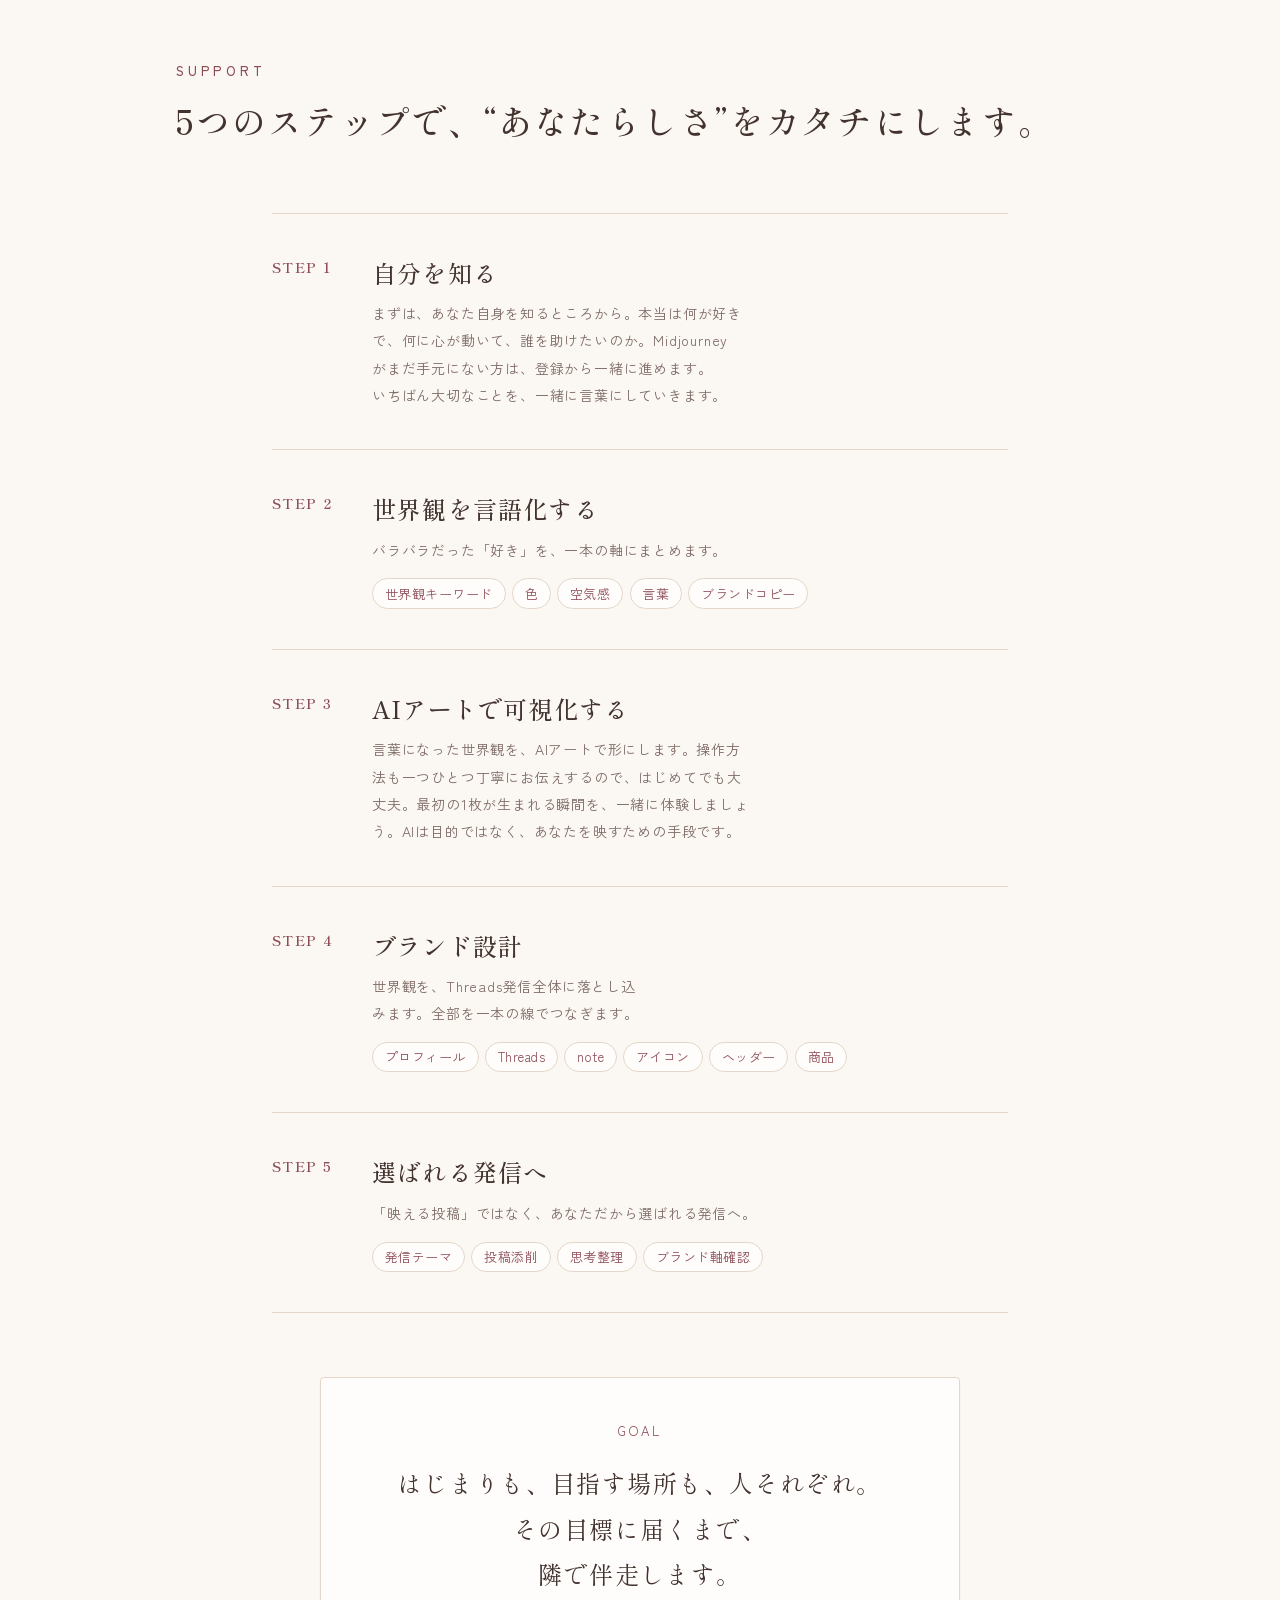
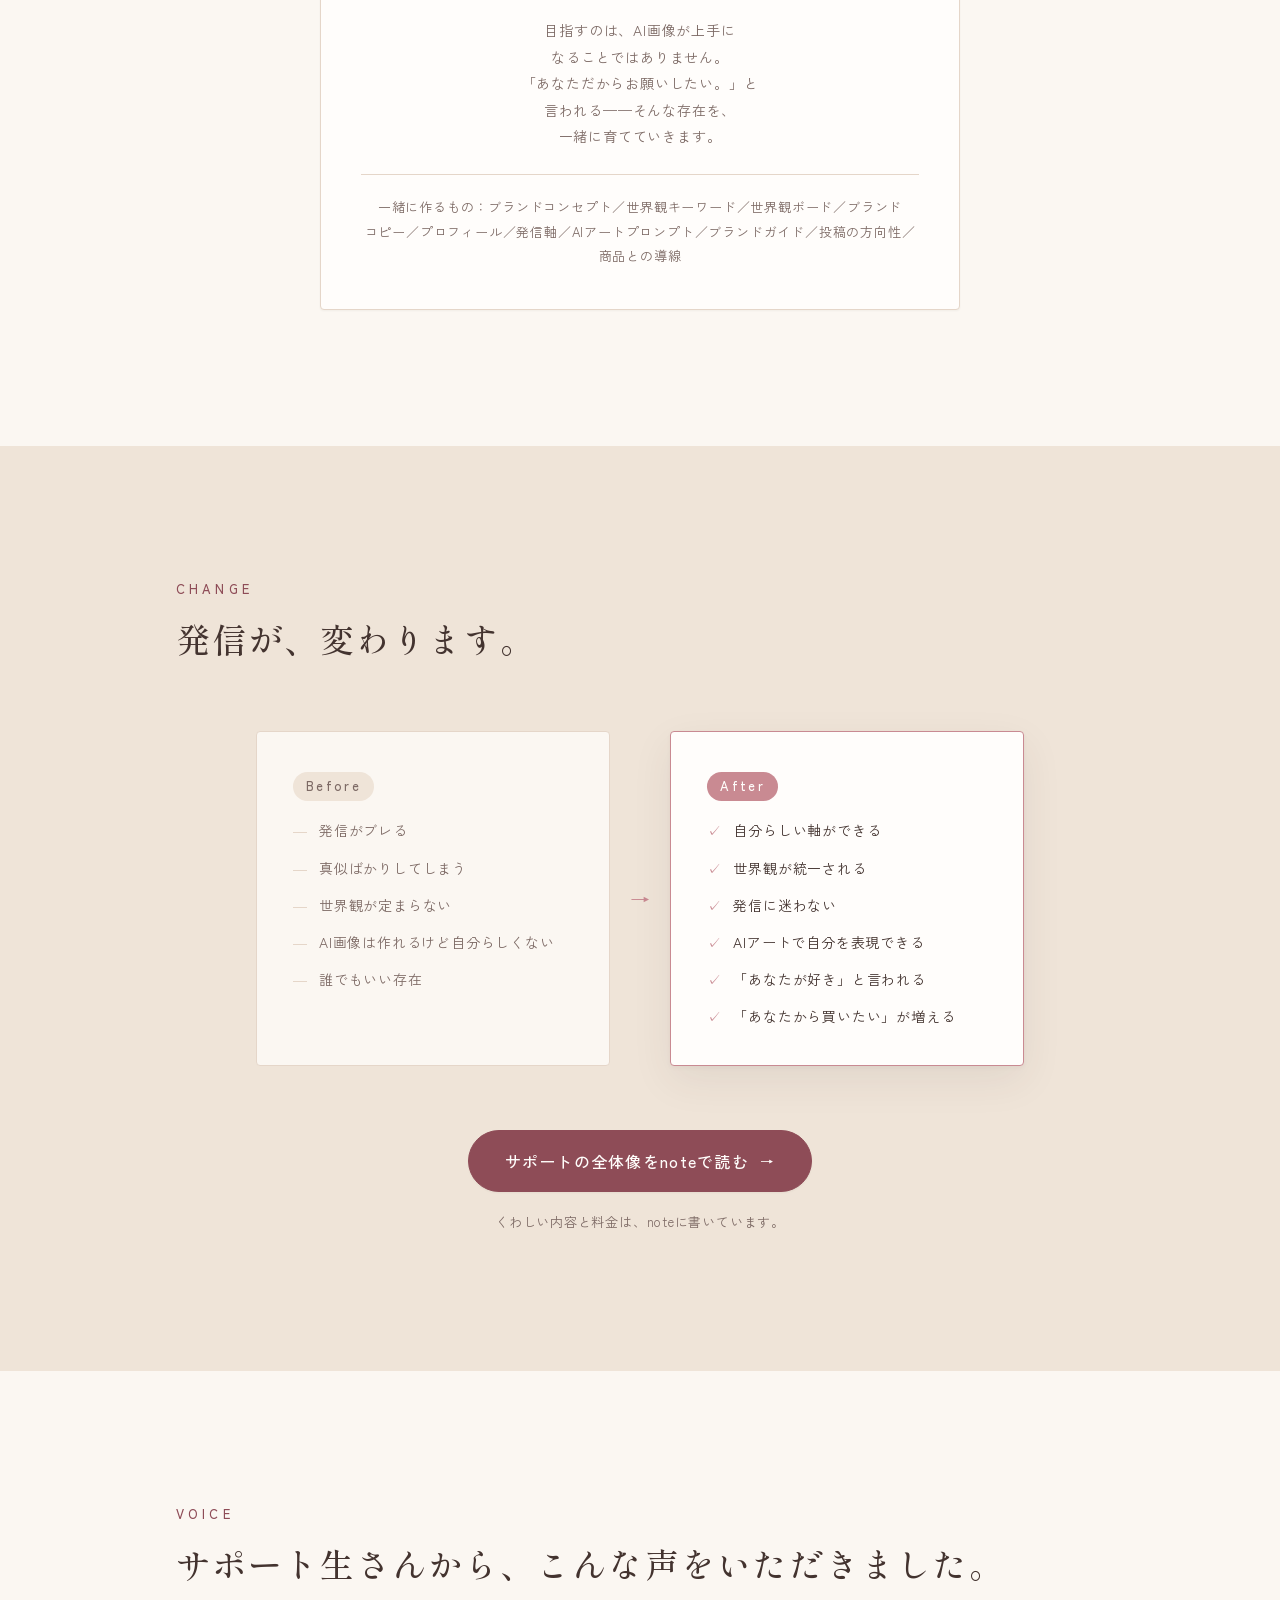
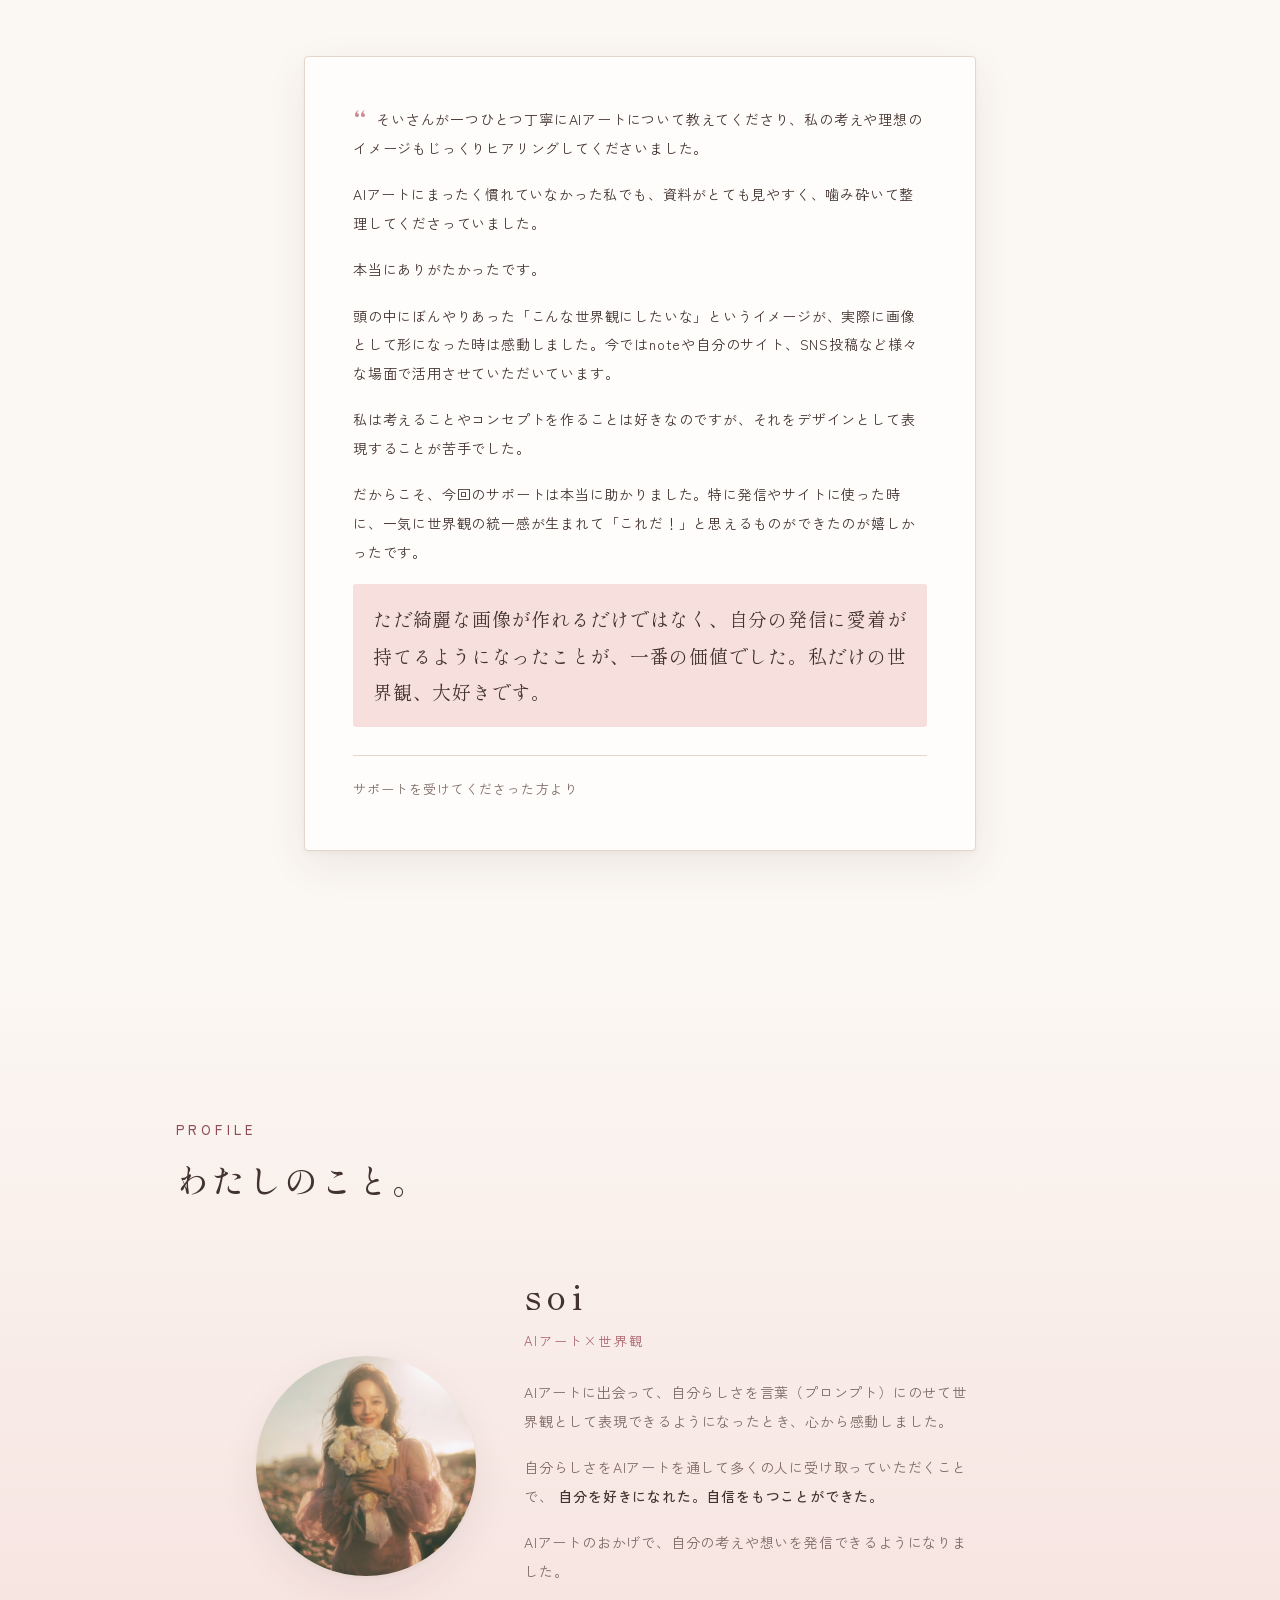
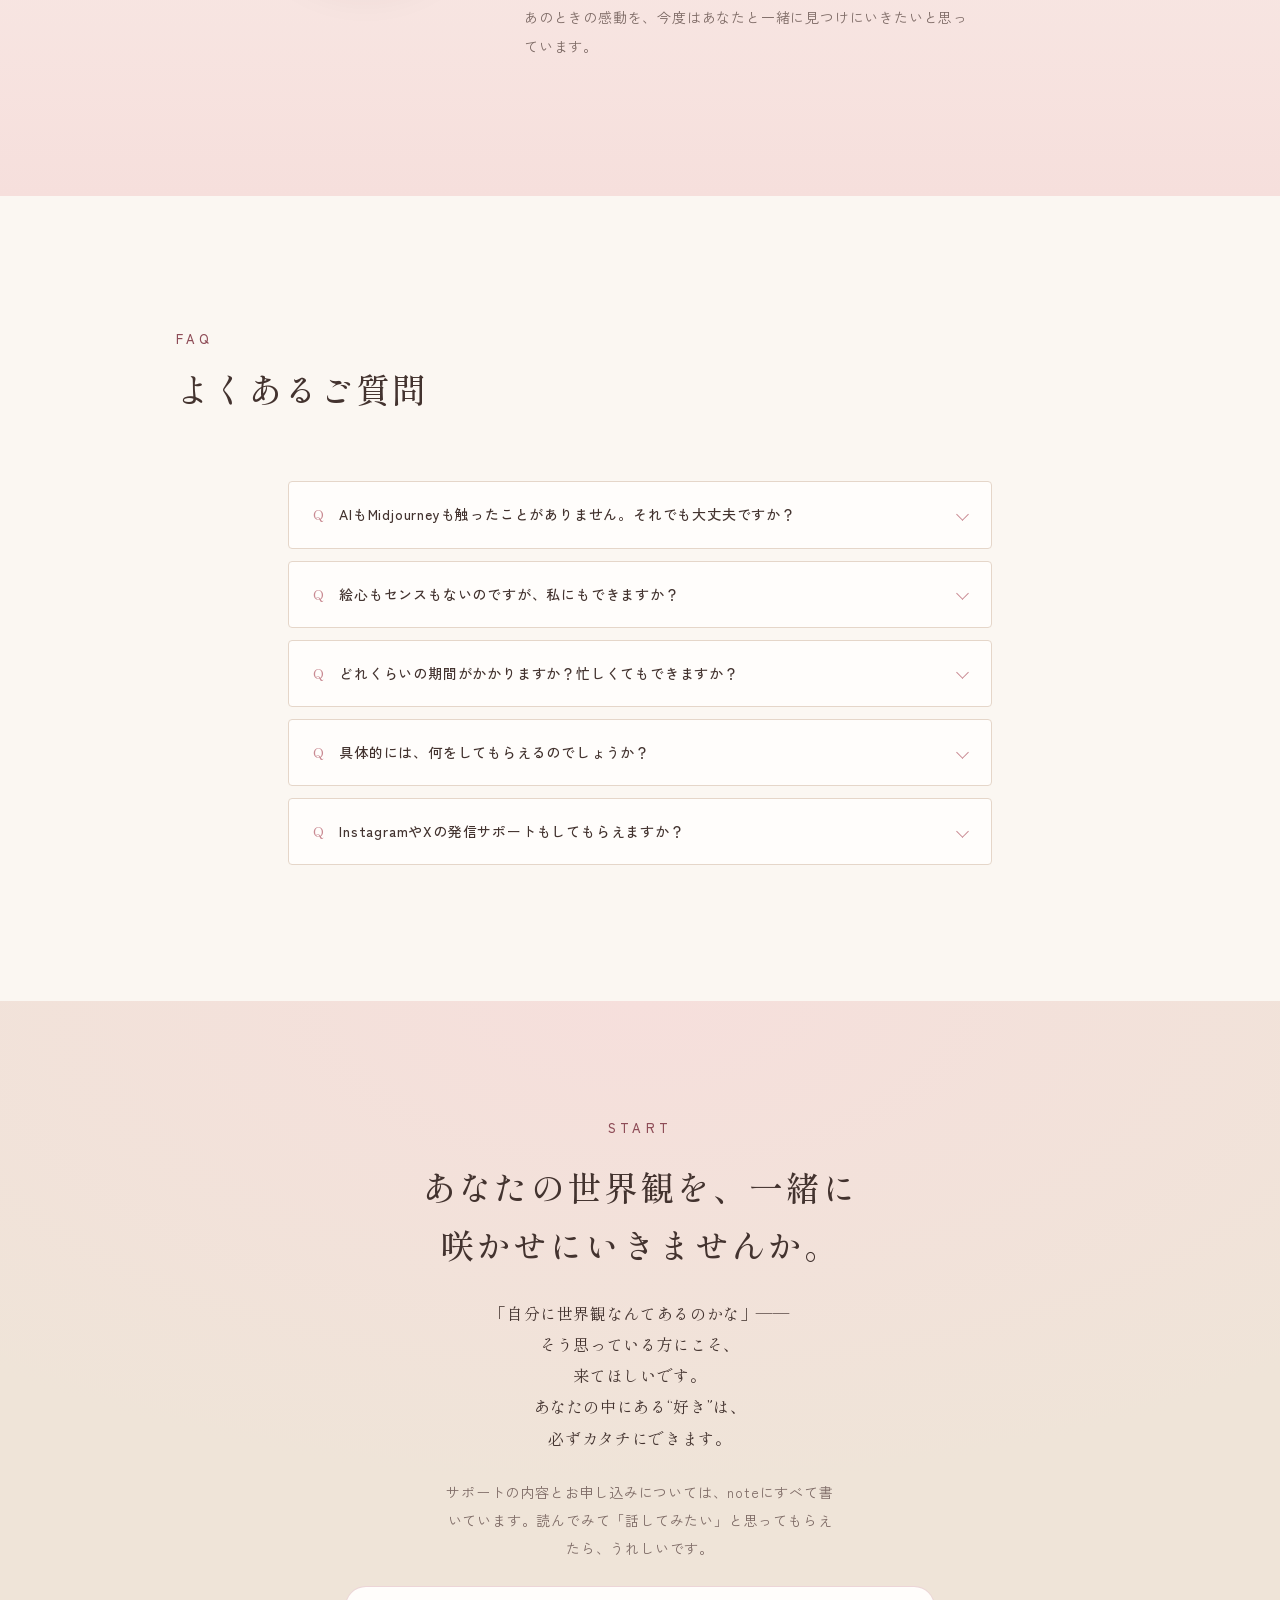
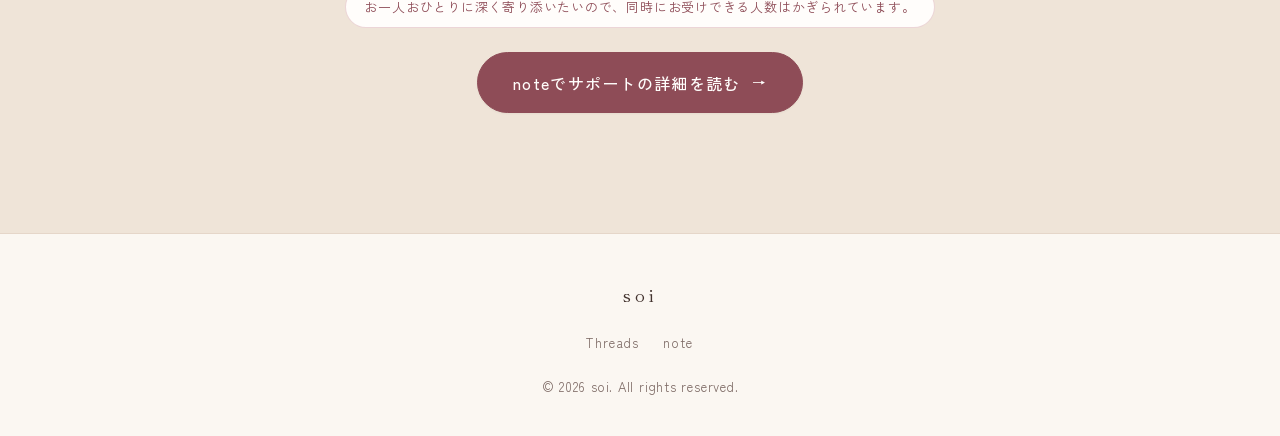
==== commit 95c9b376: "文中に見えていた不自然な語間の隙間を全ページで解消 原因: HTMLソース上で日本語の文を改行＋インデントで折り返していると、 その改行が表示時に約4.7pxの半角スペースになり、 「プロフィール、 " ====
--- a/index.html
+++ b/index.html
@@ -10,8 +10,7 @@
 <meta name="color-scheme" content="light">
 
 <!-- SNS（LINE・X・Threadsなど）でシェアされたときの表示。
-     og:image と og:url は「https://」から始まる完全なURLでないと
-     読み込まれないため、相対パスにしないこと。 -->
+     og:image と og:url は「https://」から始まる完全なURLでないと読み込まれないため、相対パスにしないこと。 -->
 <meta property="og:type" content="website">
 <meta property="og:site_name" content="soi">
 <meta property="og:title" content="あなたらしさを、カタチに。｜soi">
@@ -33,9 +32,7 @@
 
 <style>
 /* =========================================================
-   1. デザイントークン
-      色は hero.mp4 から実測した色みを基準にしています。
-      ベース(生成り・砂) + メイン(ローズ) + 文字(焦茶) の3系統。
+   1. デザイントークン色は hero.mp4 から実測した色みを基準にしています。ベース(生成り・砂) + メイン(ローズ) + 文字(焦茶) の3系統。
    ========================================================= */
 :root {
   --cream:      #fbf7f2;   /* ベース：生成り */
@@ -104,9 +101,7 @@
 .nowrap { white-space: nowrap; }
 
 /* 自然な折り返しで、行末に1〜3文字だけ取り残される「孤立行」を防ぐ。
-   text-wrap: pretty は日本語の短い文ではほぼ効かないため、
-   複数行をならして調整する balance を使う（短〜中くらいの文向け）。
-   対応ブラウザでのみ効き、未対応でも通常の折り返しに戻るだけなので安全。 */
+   text-wrap: pretty は日本語の短い文ではほぼ効かないため、複数行をならして調整する balance を使う（短〜中くらいの文向け）。対応ブラウザでのみ効き、未対応でも通常の折り返しに戻るだけなので安全。 */
 .feeling, .step__text, .faq__q {
   text-wrap: balance;
 }
@@ -287,15 +282,12 @@
   width: 100%;
   height: 100%;
   object-fit: cover;
-  /* 横長(864x496)の映像を縦画面に敷くと左右が大きく切れる。
-     被写体は画面の左寄りにいるため、左に寄せて顔が入るようにする */
+  /* 横長(864x496)の映像を縦画面に敷くと左右が大きく切れる。被写体は画面の左寄りにいるため、左に寄せて顔が入るようにする */
   object-position: 30% 45%;
   display: block;
 }
 
-/* 動画は明るさが 92〜203 と大きく振れる（実測）。そのままだと
-   明るい瞬間は白飛びし、暗転する瞬間は文字が沈む。
-   ベールで明るさを一定に均しつつ、映像の動きは感じられる濃さに留める。 */
+/* 動画は明るさが 92〜203 と大きく振れる（実測）。そのままだと明るい瞬間は白飛びし、暗転する瞬間は文字が沈む。ベールで明るさを一定に均しつつ、映像の動きは感じられる濃さに留める。 */
 .hero__veil {
   position: absolute;
   inset: 0;
@@ -405,8 +397,7 @@
   background: var(--sand);
   box-shadow: var(--shadow-sm);
 }
-/* 作品は全枚数を同じ比率で並べる。ただし縦長にしすぎると、
-   横長の作品の左右が切れて「片目だけ」のような絵になるため、
+/* 作品は全枚数を同じ比率で並べる。ただし縦長にしすぎると、横長の作品の左右が切れて「片目だけ」のような絵になるため、
    4:5 のゆるやかな比率にとどめる。 */
 .work img {
   width: 100%;
@@ -698,6 +689,9 @@
   line-height: 1.8;
   cursor: pointer;
   list-style: none;
+  /* flexコンテナ内なので、質問文に<span>を入れるとgapが効いて語間に隙間が空いてしまう。折り返しの制御はここで行うこと。 */
+  word-break: keep-all;
+  overflow-wrap: anywhere;
 }
 .faq__q::-webkit-details-marker { display: none; }
 .faq__q::before {
@@ -836,8 +830,7 @@
 }
 
 @media (max-width: 39.99rem) {
-  /* スマホは縦長。ヒーローを高くしすぎると横長の動画が拡大されすぎて
-     被写体が切れるため、高さを抑えて映像が見える範囲を広げる */
+  /* スマホは縦長。ヒーローを高くしすぎると横長の動画が拡大されすぎて被写体が切れるため、高さを抑えて映像が見える範囲を広げる */
   .hero { min-height: min(calc(74svh - var(--header-h)), 620px); }
   .ba__arrow { transform: rotate(90deg); }
   .hero__actions .btn { flex: 1 1 100%; }
@@ -986,9 +979,7 @@
           <div>
             <h3 class="step__title">自分を知る</h3>
             <p class="step__text">
-              まずは、あなた自身を知るところから。本当は何が好きで、何に心が動いて、
-              誰を助けたいのか。Midjourneyがまだ手元にない方は、登録から一緒に進めます。
-              いちばん大切なことを、一緒に言葉にしていきます。
+              まずは、あなた自身を知るところから。本当は何が好きで、何に心が動いて、誰を助けたいのか。Midjourneyがまだ手元にない方は、登録から一緒に進めます。いちばん大切なことを、一緒に言葉にしていきます。
             </p>
           </div>
         </li>
@@ -1015,9 +1006,7 @@
           <div>
             <h3 class="step__title">AIアートで可視化する</h3>
             <p class="step__text">
-              言葉になった世界観を、AIアートで形にします。操作方法も一つひとつ
-              丁寧にお伝えするので、はじめてでも大丈夫。最初の1枚が生まれる瞬間を、
-              一緒に体験しましょう。AIは目的ではなく、あなたを映すための手段です。
+              言葉になった世界観を、AIアートで形にします。操作方法も一つひとつ丁寧にお伝えするので、はじめてでも大丈夫。最初の1枚が生まれる瞬間を、一緒に体験しましょう。AIは目的ではなく、あなたを映すための手段です。
             </p>
           </div>
         </li>
@@ -1072,8 +1061,7 @@
           一緒に育てていきます。
         </p>
         <p class="goal__sub">
-          一緒に作るもの：ブランド<span class="nowrap">コンセプト</span>／世界観<span class="nowrap">キーワード</span>／世界観<span class="nowrap">ボード</span>／ブランド<span class="nowrap">コピー</span>／
-          <span class="nowrap">プロフィール</span>／発信軸／<span class="nowrap">AIアート</span><span class="nowrap">プロンプト</span>／ブランド<span class="nowrap">ガイド</span>／投稿の方向性／商品との導線
+          一緒に作るもの：ブランド<span class="nowrap">コンセプト</span>／世界観<span class="nowrap">キーワード</span>／世界観<span class="nowrap">ボード</span>／ブランド<span class="nowrap">コピー</span>／<span class="nowrap">プロフィール</span>／発信軸／<span class="nowrap">AIアート</span><span class="nowrap">プロンプト</span>／ブランド<span class="nowrap">ガイド</span>／投稿の方向性／商品との導線
         </p>
       </div>
     </div>
@@ -1138,33 +1126,25 @@
       <figure class="voice reveal">
         <blockquote class="voice__quote">
           <p>
-            そいさんが一つひとつ丁寧に<span class="nowrap">AIアート</span>について教えてくださり、
-            私の考えや理想のイメージもじっくり<span class="nowrap">ヒアリング</span>してくださいました。
+            そいさんが一つひとつ丁寧に<span class="nowrap">AIアート</span>について教えてくださり、私の考えや理想のイメージもじっくり<span class="nowrap">ヒアリング</span>してくださいました。
           </p>
           <p>
-            AIアートにまったく慣れていなかった私でも、
-            資料がとても見やすく、噛み砕いて整理してくださっていました。
+            AIアートにまったく慣れていなかった私でも、資料がとても見やすく、噛み砕いて整理してくださっていました。
           </p>
           <p>
             本当にありがたかったです。
           </p>
           <p>
-            頭の中にぼんやりあった「こんな世界観にしたいな」というイメージが、
-            実際に画像として形になった時は感動しました。
-            今ではnoteや自分のサイト、SNS投稿など様々な場面で活用させていただいています。
+            頭の中にぼんやりあった「こんな世界観にしたいな」というイメージが、実際に画像として形になった時は感動しました。今ではnoteや自分のサイト、SNS投稿など様々な場面で活用させていただいています。
           </p>
           <p>
-            私は考えることやコンセプトを作ることは好きなのですが、
-            それをデザインとして表現することが苦手でした。
+            私は考えることやコンセプトを作ることは好きなのですが、それをデザインとして表現することが苦手でした。
           </p>
           <p>
-            だからこそ、今回のサポートは本当に助かりました。
-            特に発信やサイトに使った時に、一気に世界観の統一感が生まれて
-            「これだ！」と思えるものができたのが嬉しかったです。
+            だからこそ、今回のサポートは本当に助かりました。特に発信やサイトに使った時に、一気に世界観の統一感が生まれて「これだ！」と思えるものができたのが嬉しかったです。
           </p>
           <p class="voice__highlight">
-            ただ綺麗な画像が作れるだけではなく、自分の発信に愛着が持てるようになったことが、
-            一番の価値でした。私だけの世界観、<span class="nowrap">大好き</span>です。
+            ただ綺麗な画像が作れるだけではなく、自分の発信に愛着が持てるようになったことが、一番の価値でした。私だけの世界観、<span class="nowrap">大好き</span>です。
           </p>
         </blockquote>
         <figcaption class="voice__who">サポートを受けてくださった方より</figcaption>
@@ -1192,8 +1172,7 @@
 
           <div class="profile__body">
             <p>
-              AIアートに出会って、自分らしさを言葉（<span class="nowrap">プロンプト</span>）にのせて
-              世界観として表現できるようになったとき、心から感動しました。
+              AIアートに出会って、自分らしさを言葉（<span class="nowrap">プロンプト</span>）にのせて世界観として表現できるようになったとき、心から感動しました。
             </p>
             <p>
               自分らしさをAIアートを通して多くの人に受け取っていただくことで、
@@ -1247,8 +1226,7 @@
                 センスは必要ありません。ここで作るのは「上手な絵」ではなく「あなたらしさ」だからです。
               </p>
               <p>
-                考えることは好きだけれど表現が苦手、という方こそ力になれると思っています。
-                あなたの中にすでにあるものを、一緒に言葉と形にしていきます。
+                考えることは好きだけれど表現が苦手、という方こそ力になれると思っています。あなたの中にすでにあるものを、一緒に言葉と形にしていきます。
               </p>
             </div>
           </div>
@@ -1259,8 +1237,7 @@
           <div class="faq__a">
             <div class="faq__a-body">
               <p>
-                期間は決めていません。あなたの目標が叶うまで伴走します。
-                進むペースもお任せいただけるので、お仕事や暮らしの合間で無理なく進められます。
+                期間は決めていません。あなたの目標が叶うまで伴走します。進むペースもお任せいただけるので、お仕事や暮らしの合間で無理なく進められます。
               </p>
               <p>
                 急がなくて大丈夫です。
@@ -1274,8 +1251,7 @@
           <div class="faq__a">
             <div class="faq__a-body">
               <p>
-                ブランド<span class="nowrap">コンセプト</span>、世界観<span class="nowrap">キーワード</span>、世界観<span class="nowrap">ボード</span>、ブランド<span class="nowrap">コピー</span>、<span class="nowrap">プロフィール</span>、
-                発信軸、<span class="nowrap">AIアート</span><span class="nowrap">プロンプト</span>、ブランド<span class="nowrap">ガイド</span>、投稿の方向性、商品との導線までを一緒に作ります。
+                ブランド<span class="nowrap">コンセプト</span>、世界観<span class="nowrap">キーワード</span>、世界観<span class="nowrap">ボード</span>、ブランド<span class="nowrap">コピー</span>、<span class="nowrap">プロフィール</span>、発信軸、<span class="nowrap">AIアート</span><span class="nowrap">プロンプト</span>、ブランド<span class="nowrap">ガイド</span>、投稿の方向性、商品との導線までを一緒に作ります。
               </p>
               <p>
                 くわしい内容はnoteに書いていますので、ぜひ読んでみてください。
@@ -1285,7 +1261,7 @@
         </details>
 
         <details class="faq__item">
-          <summary class="faq__q">InstagramやXの発信<span class="nowrap">サポート</span>もしてもらえますか？</summary>
+          <summary class="faq__q">InstagramやXの発信サポートもしてもらえますか？</summary>
           <div class="faq__a">
             <div class="faq__a-body">
               <p>
@@ -1318,8 +1294,7 @@
         必ずカタチにできます。
       </p>
       <p class="final__lead">
-        サポートの内容とお申し込みについては、noteにすべて書いています。
-        読んでみて「話してみたい」と思ってもらえたら、うれしいです。
+        サポートの内容とお申し込みについては、noteにすべて書いています。読んでみて「話してみたい」と思ってもらえたら、うれしいです。
       </p>
 
       <p class="limited">
@@ -1373,8 +1348,7 @@
   }
 
   /* --- スクロールで現れる演出 ------------------------------
-     監視が確実に動くと分かってから伏せる。JSやIntersectionObserverが
-     使えない環境でも本文が必ず読める状態を保つため。            */
+     監視が確実に動くと分かってから伏せる。JSやIntersectionObserverが使えない環境でも本文が必ず読める状態を保つため。            */
   var targets = document.querySelectorAll('.reveal');
   if (!targets.length || !('IntersectionObserver' in window) || reduce.matches) return;
 
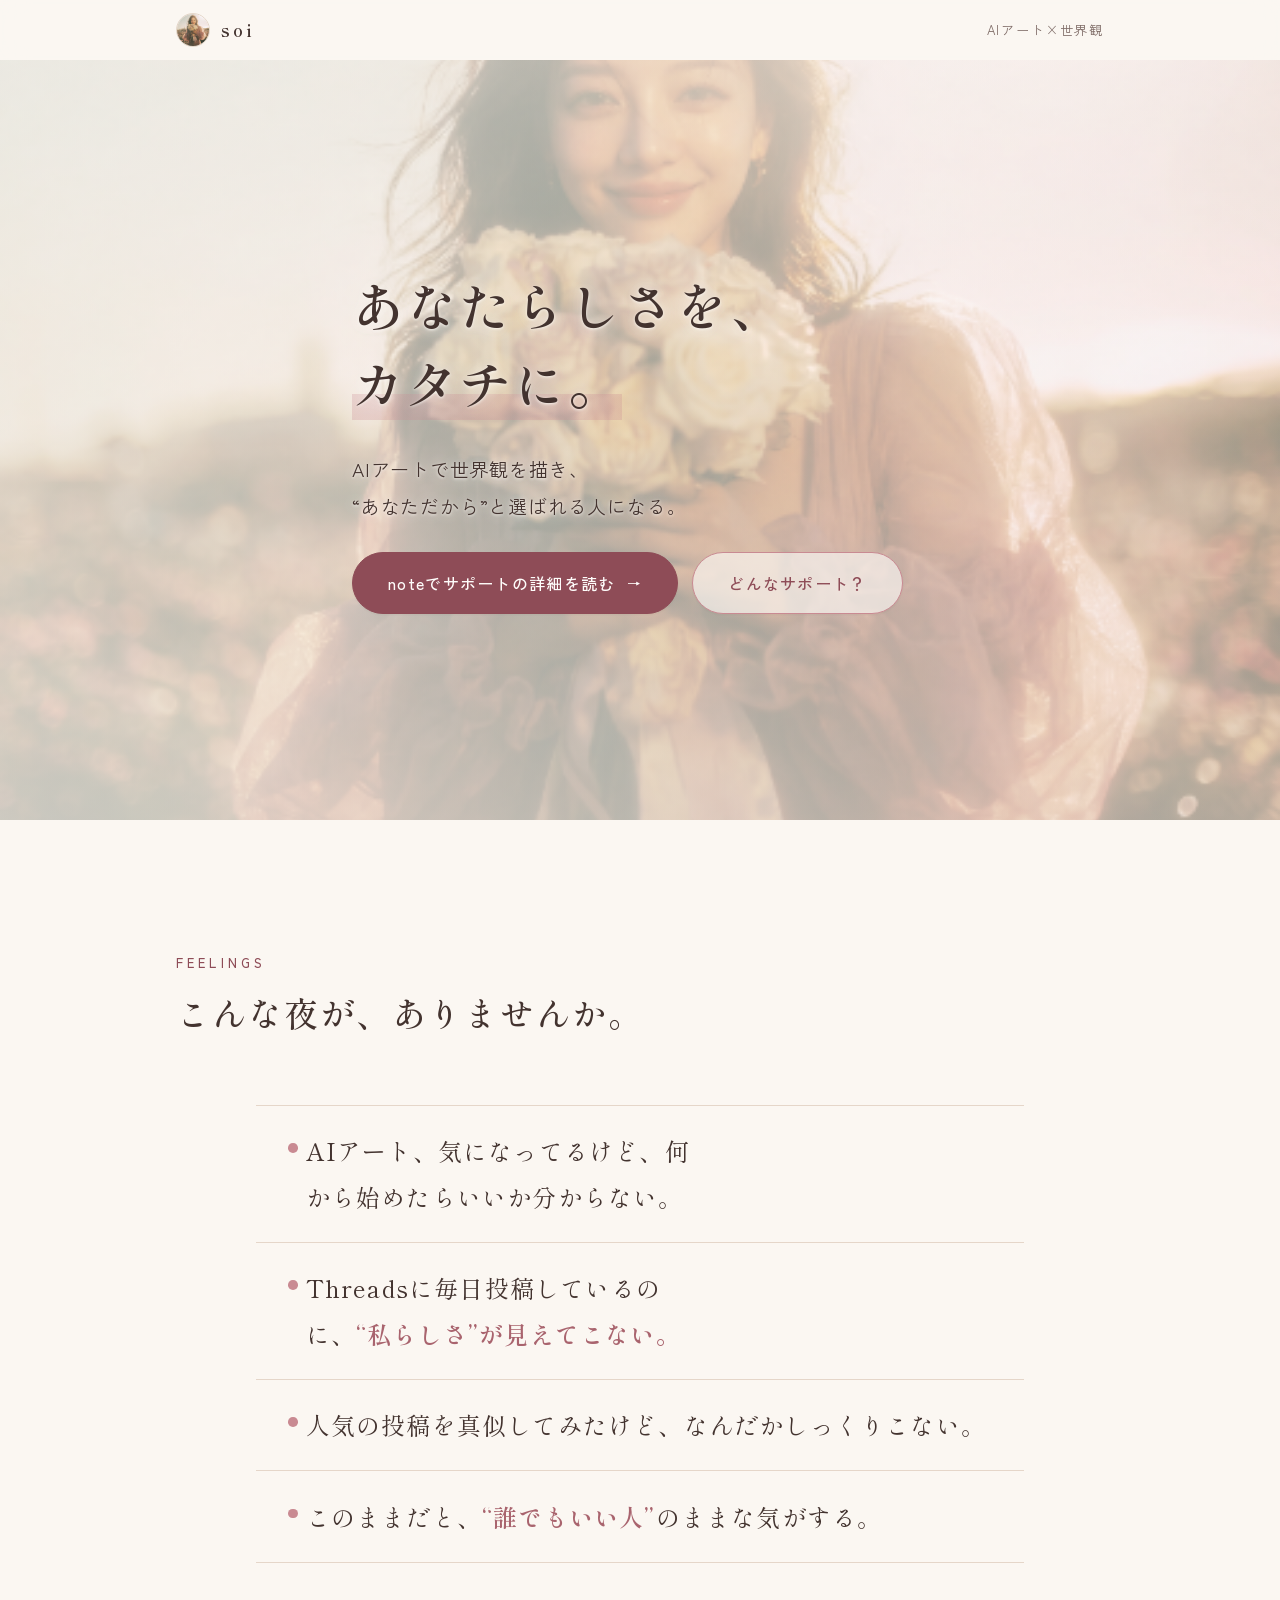
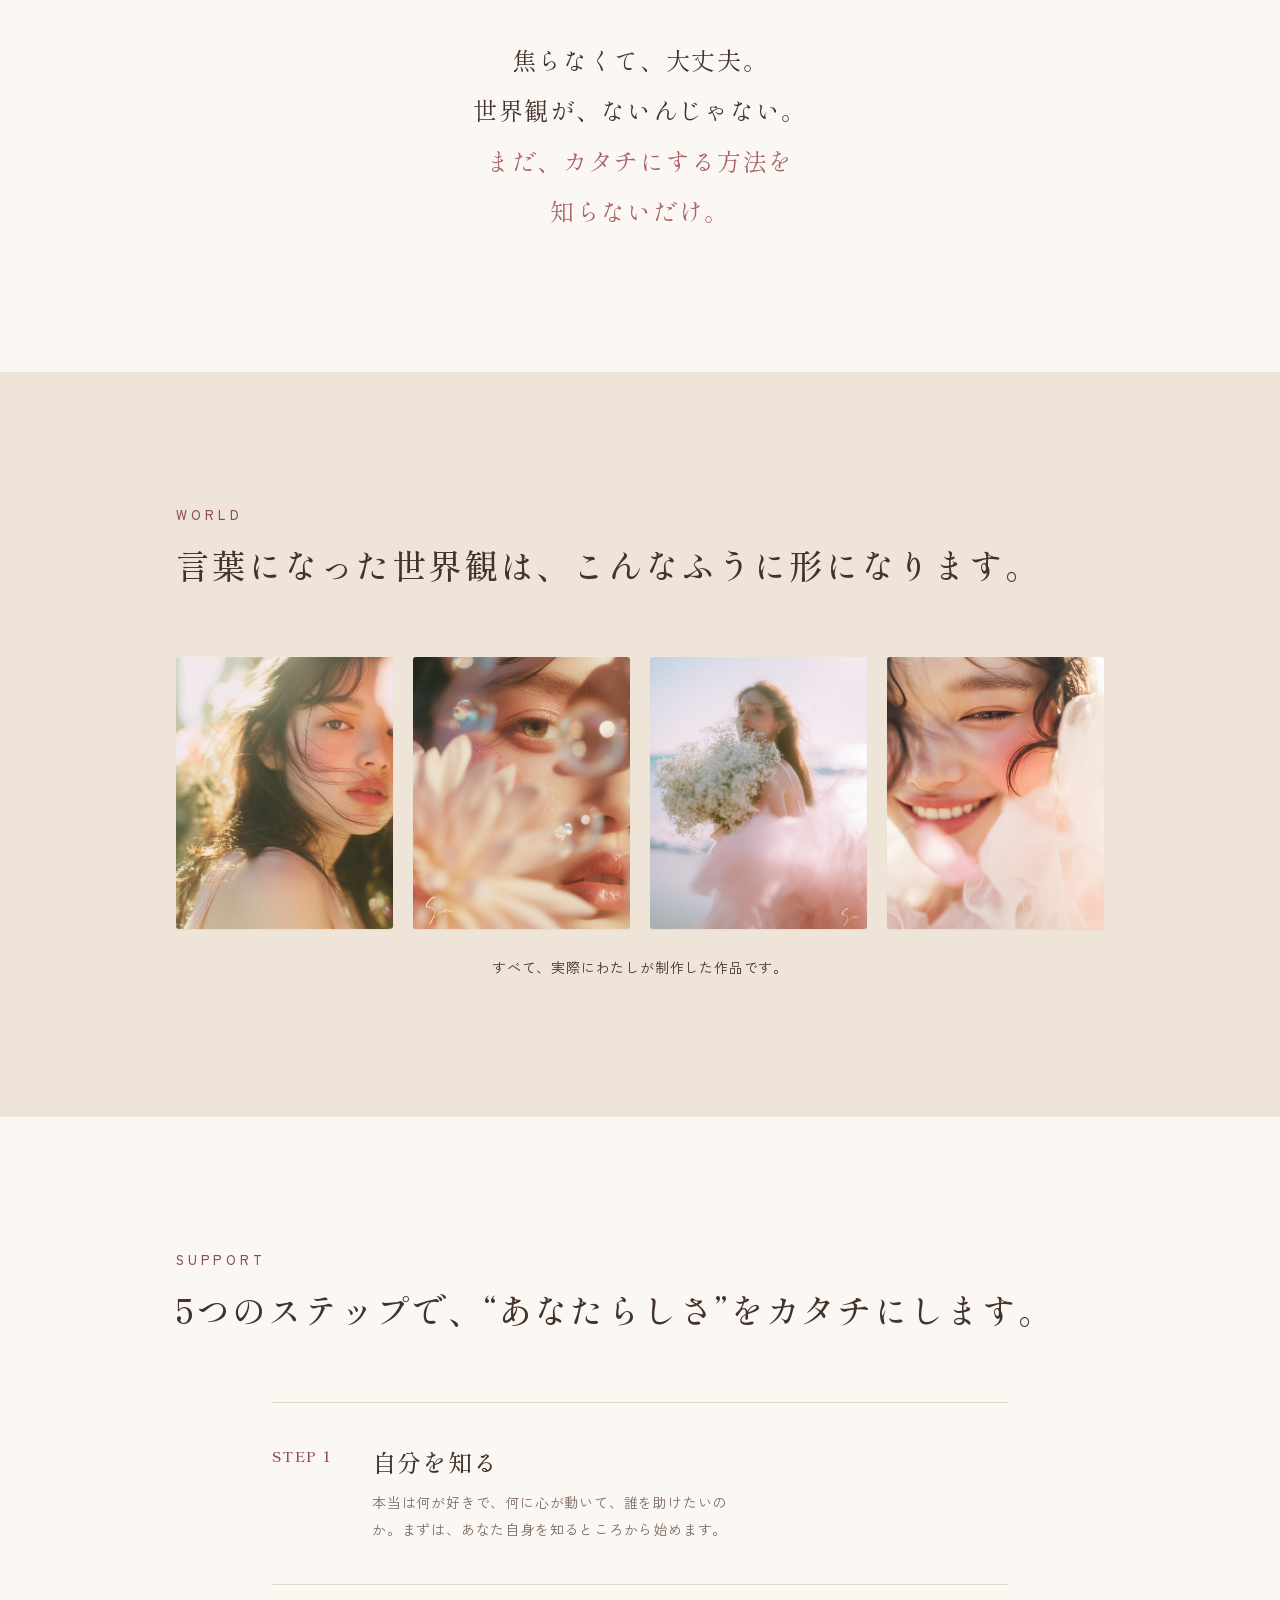
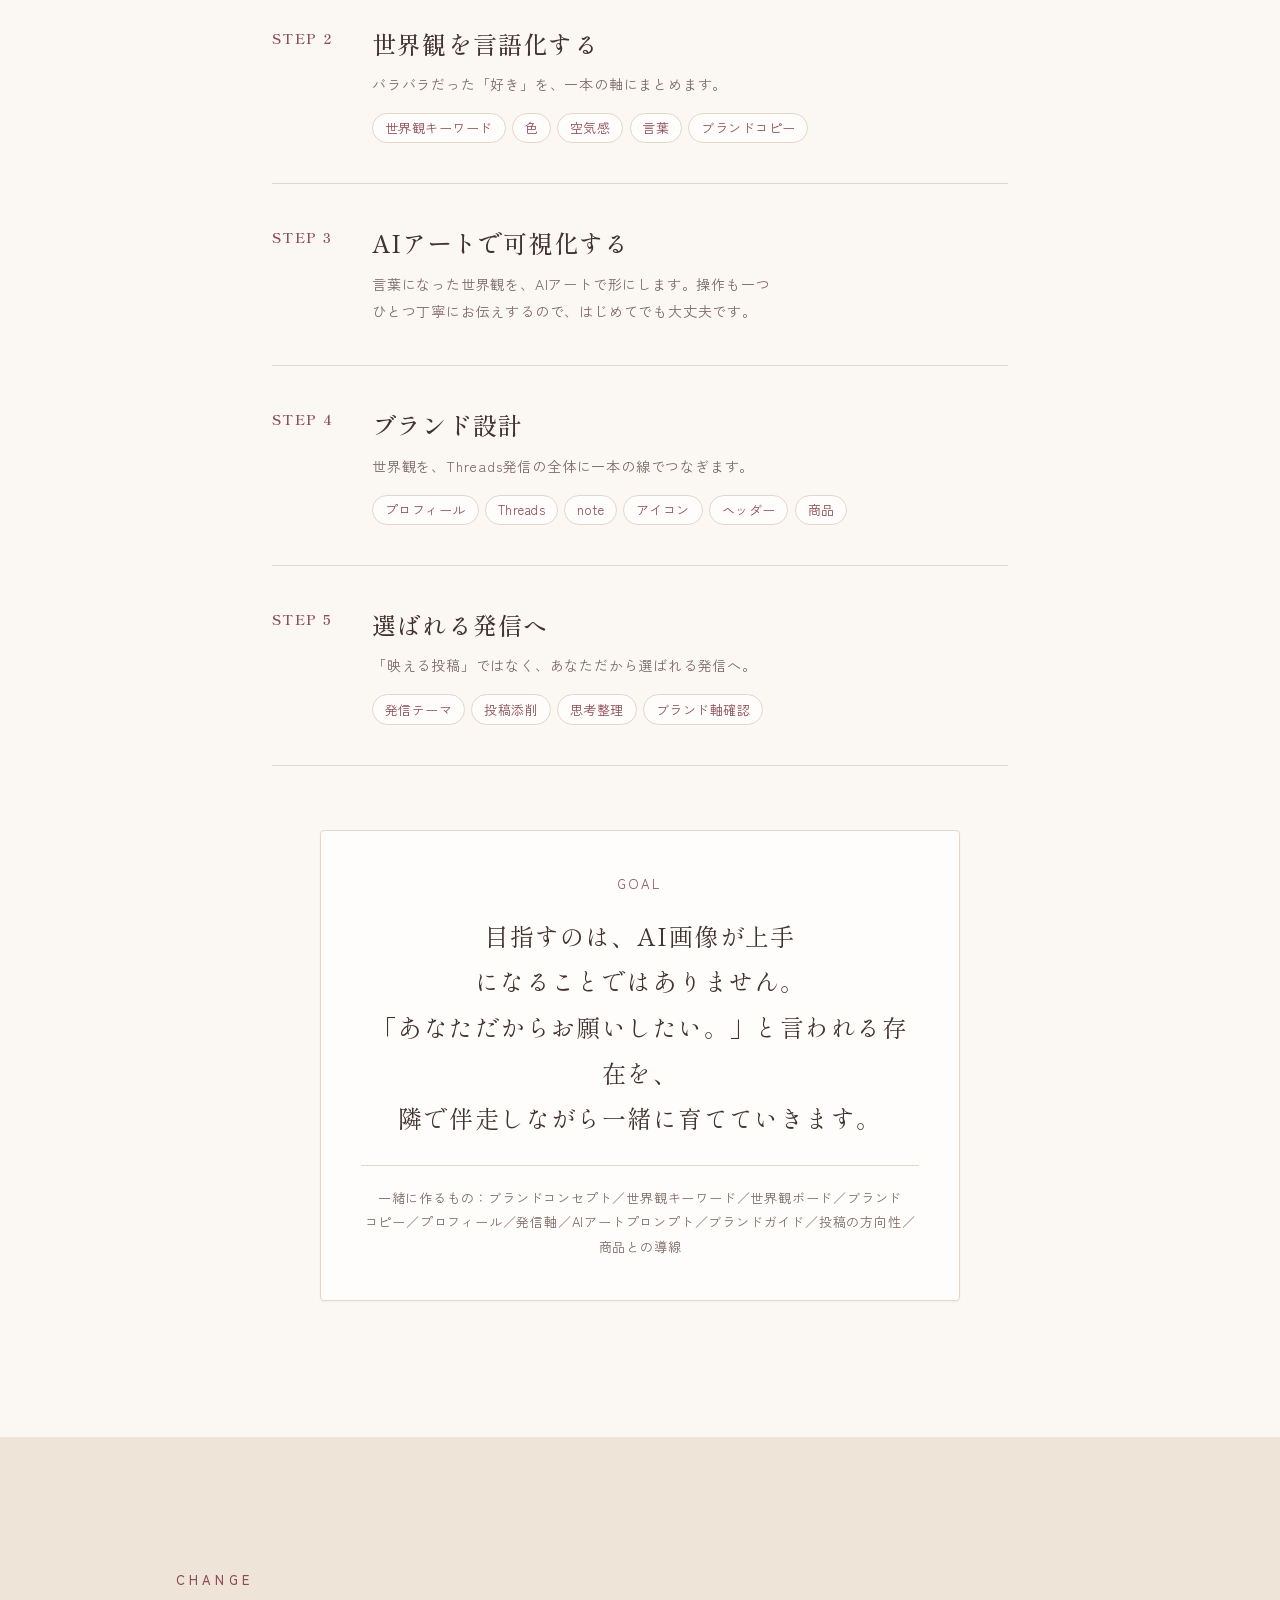
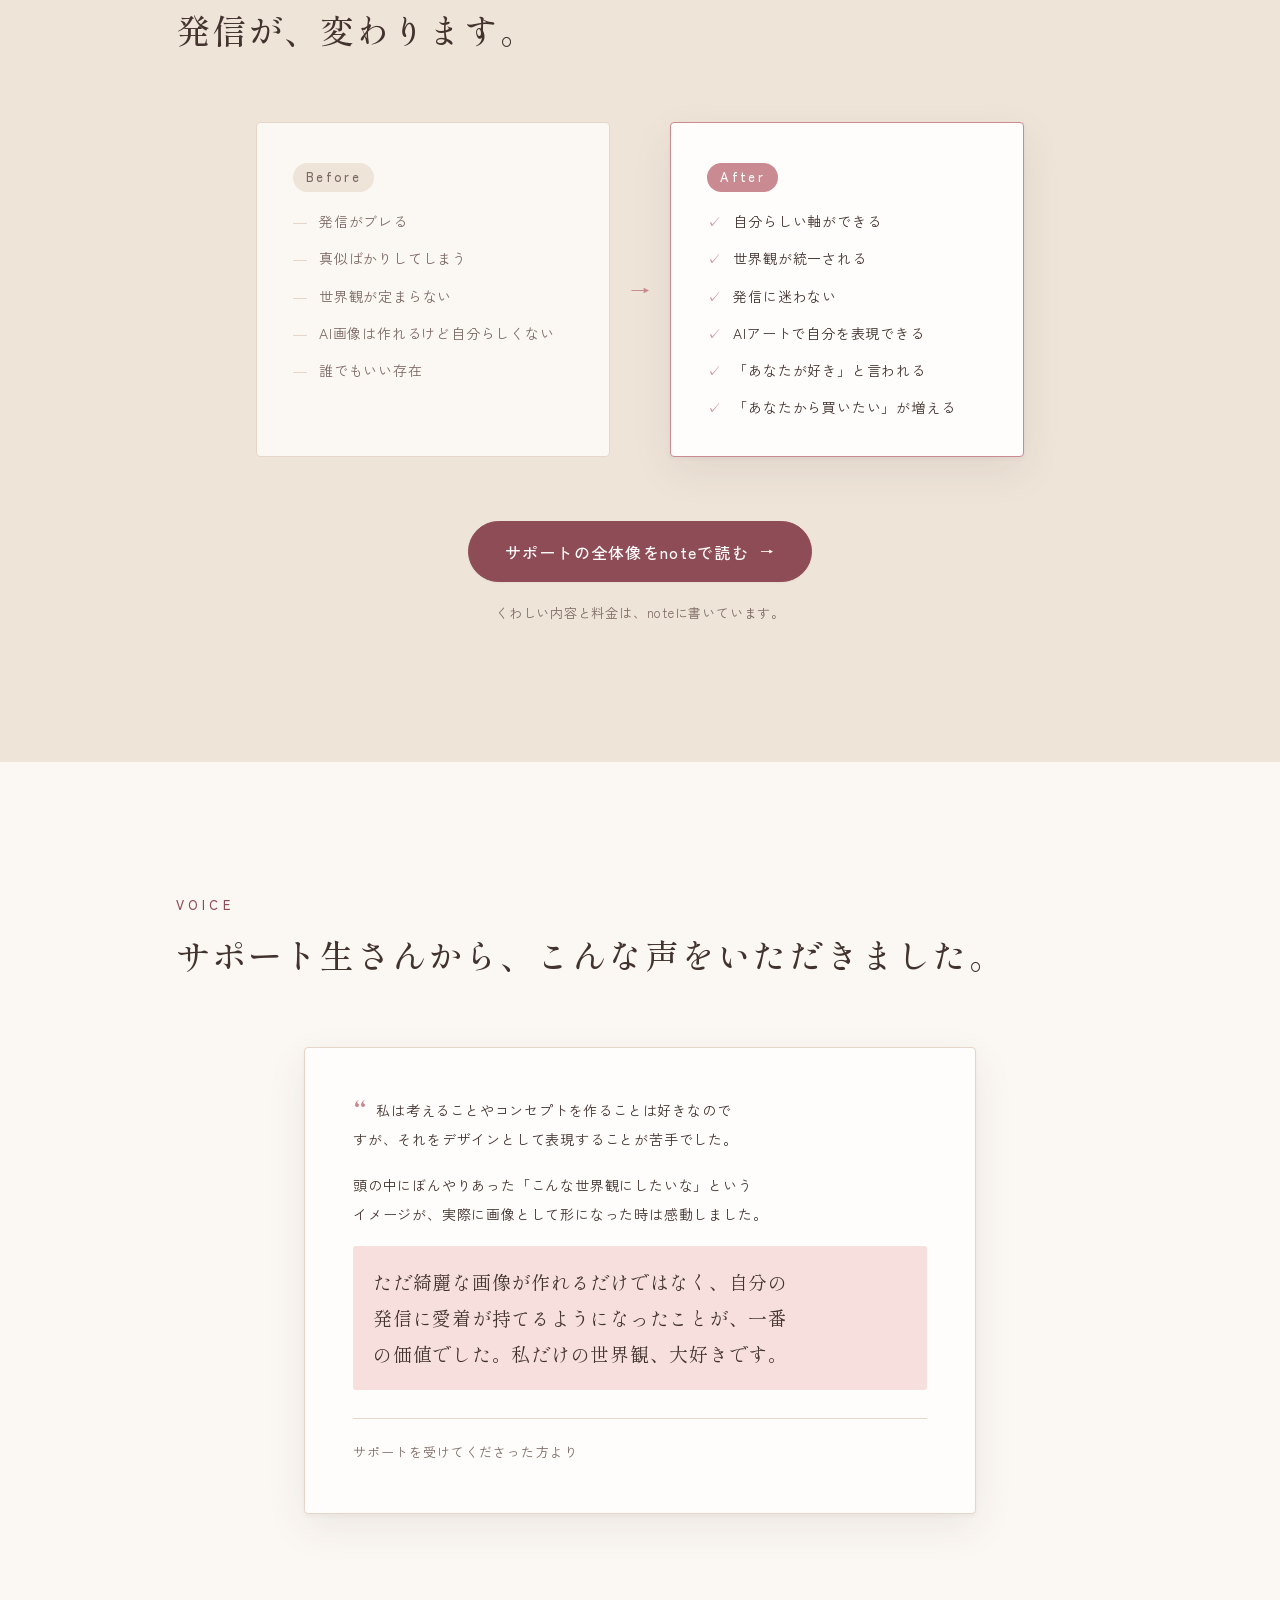
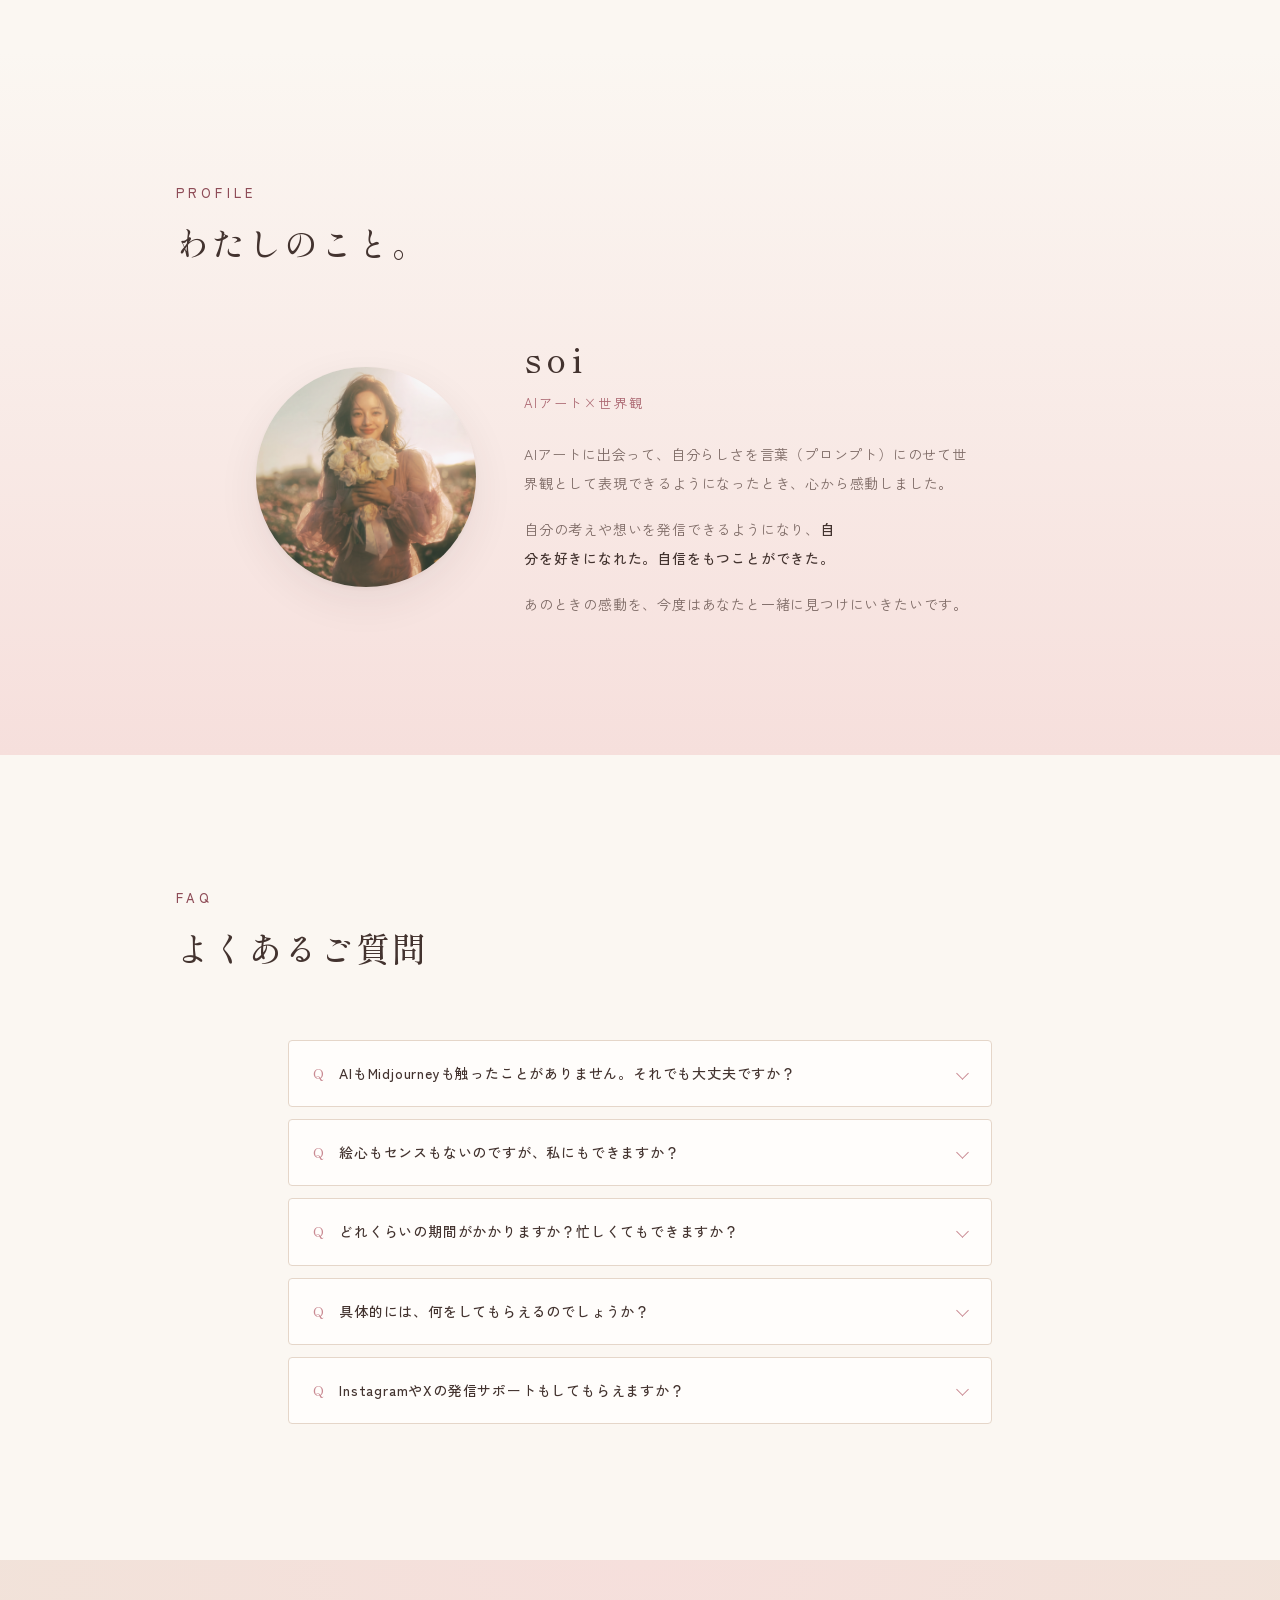
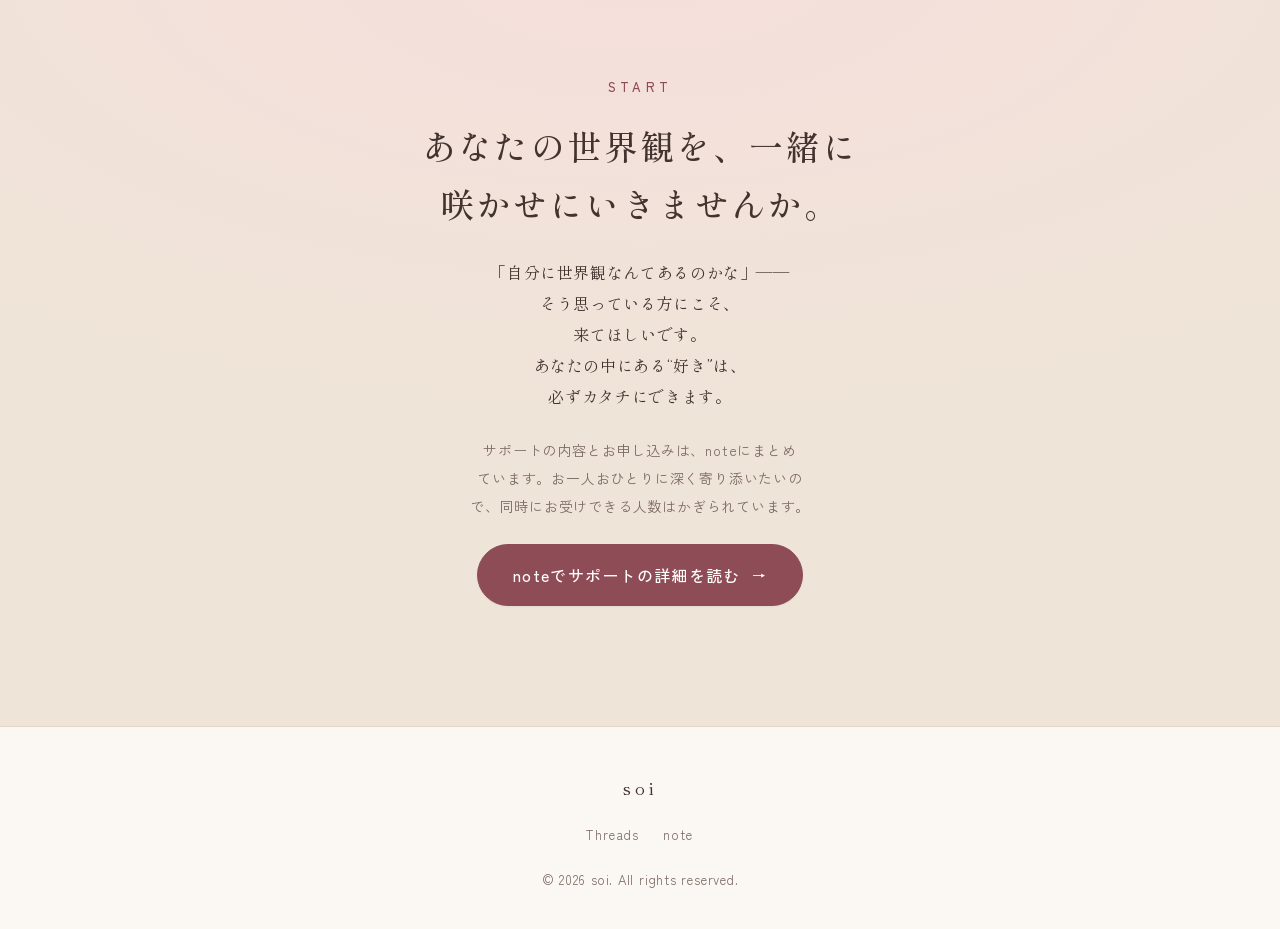
==== commit 55319fcd: "サポートLP全体を端的に整理（師匠アドバイス反映） 方針: 1つの主張は1回だけ。言い換えの重複を削除。  - Feelings: 7項目→4項目。同じ悩みの言い換え3つを削除し、   フェーズが違う" ====
--- a/index.html
+++ b/index.html
@@ -102,12 +102,9 @@
 
 /* 自然な折り返しで、行末に1〜3文字だけ取り残される「孤立行」を防ぐ。
    text-wrap: pretty は日本語の短い文ではほぼ効かないため、複数行をならして調整する balance を使う（短〜中くらいの文向け）。対応ブラウザでのみ効き、未対応でも通常の折り返しに戻るだけなので安全。 */
-.feeling, .step__text, .faq__q {
+.feeling, .step__text, .faq__q,
+.voice__quote p, .profile__body p, .faq__a p, .final__lead {
   text-wrap: balance;
-}
-/* 長めの段落は balance が効きにくいことがあるため pretty を併用 */
-.voice__quote p, .profile__body p, .faq__a p {
-  text-wrap: pretty;
 }
 
 :focus-visible {
@@ -516,13 +513,6 @@
   letter-spacing: .06em;
   text-wrap: balance;
 }
-.goal__note {
-  margin-top: 1.25rem;
-  font-size: var(--fs-sm);
-  line-height: 1.9;
-  color: var(--ink-soft);
-  text-wrap: balance;
-}
 .goal__sub {
   margin-top: 1.5rem;
   padding-top: 1.25rem;
@@ -765,20 +755,6 @@
 }
 .final__lead { max-width: 28em; color: var(--ink-soft); font-size: var(--fs-sm); }
 
-.limited {
-  display: inline-flex;
-  align-items: center;
-  gap: .6em;
-  padding: .7em 1.4em;
-  font-size: var(--fs-xs);
-  letter-spacing: .06em;
-  line-height: 1.7;
-  color: var(--rose-ink);
-  background: var(--white);
-  border: 1px solid rgba(201,138,146,.35);
-  border-radius: 999px;
-}
-
 /* =========================================================
    14. フッター
    ========================================================= */
@@ -918,11 +894,8 @@
 
       <ul class="feelings reveal">
         <li class="feeling">AIアート、気になってるけど、何から始めたらいいか分からない。</li>
-        <li class="feeling">Midjourneyの登録方法すら、実はまだよく分かっていない。</li>
         <li class="feeling">Threadsに毎日投稿しているのに、<strong>“私らしさ”が見えてこない。</strong></li>
         <li class="feeling">人気の投稿を真似してみたけど、なんだかしっくりこない。</li>
-        <li class="feeling">AI画像は作れるようになった。でも、自分らしいとは思えない。</li>
-        <li class="feeling">発信するたびに軸が<span class="nowrap">ブレて</span>、何を届けたいのか分からなくなる。</li>
         <li class="feeling">このままだと、<strong>“誰でもいい人”</strong>のままな気がする。</li>
       </ul>
 
@@ -979,7 +952,7 @@
           <div>
             <h3 class="step__title">自分を知る</h3>
             <p class="step__text">
-              まずは、あなた自身を知るところから。本当は何が好きで、何に心が動いて、誰を助けたいのか。Midjourneyがまだ手元にない方は、登録から一緒に進めます。いちばん大切なことを、一緒に言葉にしていきます。
+              本当は何が好きで、何に心が動いて、誰を助けたいのか。まずは、あなた自身を知るところから始めます。
             </p>
           </div>
         </li>
@@ -1006,7 +979,7 @@
           <div>
             <h3 class="step__title">AIアートで可視化する</h3>
             <p class="step__text">
-              言葉になった世界観を、AIアートで形にします。操作方法も一つひとつ丁寧にお伝えするので、はじめてでも大丈夫。最初の1枚が生まれる瞬間を、一緒に体験しましょう。AIは目的ではなく、あなたを映すための手段です。
+              言葉になった世界観を、AIアートで形にします。操作も一つひとつ丁寧にお伝えするので、はじめてでも大丈夫です。
             </p>
           </div>
         </li>
@@ -1016,7 +989,7 @@
           <div>
             <h3 class="step__title">ブランド設計</h3>
             <p class="step__text">
-              世界観を、Threads発信全体に落とし込みます。全部を一本の線でつなぎます。
+              世界観を、Threads発信の全体に一本の線でつなぎます。
             </p>
             <div class="step__tags">
               <span class="step__tag">プロフィール</span>
@@ -1049,16 +1022,9 @@
       <div class="goal reveal">
         <p class="goal__label">Goal</p>
         <p class="goal__text">
-          はじまりも、目指す場所も、人それぞれ。<br>
-          その目標に届くまで、<br>
-          隣で伴走します。
-        </p>
-        <p class="goal__note">
-          目指すのは、AI画像が上手に<br>
-          なることではありません。<br>
-          「あなただからお願いしたい。」と<br>
-          言われる——そんな存在を、<br>
-          一緒に育てていきます。
+          目指すのは、AI画像が上手になることではありません。<br>
+          「あなただからお願いしたい。」と言われる存在を、<br>
+          隣で伴走しながら一緒に育てていきます。
         </p>
         <p class="goal__sub">
           一緒に作るもの：ブランド<span class="nowrap">コンセプト</span>／世界観<span class="nowrap">キーワード</span>／世界観<span class="nowrap">ボード</span>／ブランド<span class="nowrap">コピー</span>／<span class="nowrap">プロフィール</span>／発信軸／<span class="nowrap">AIアート</span><span class="nowrap">プロンプト</span>／ブランド<span class="nowrap">ガイド</span>／投稿の方向性／商品との導線
@@ -1126,22 +1092,10 @@
       <figure class="voice reveal">
         <blockquote class="voice__quote">
           <p>
-            そいさんが一つひとつ丁寧に<span class="nowrap">AIアート</span>について教えてくださり、私の考えや理想のイメージもじっくり<span class="nowrap">ヒアリング</span>してくださいました。
+            私は考えることや<span class="nowrap">コンセプト</span>を作ることは好きなのですが、それを<span class="nowrap">デザイン</span>として表現することが苦手でした。
           </p>
           <p>
-            AIアートにまったく慣れていなかった私でも、資料がとても見やすく、噛み砕いて整理してくださっていました。
-          </p>
-          <p>
-            本当にありがたかったです。
-          </p>
-          <p>
-            頭の中にぼんやりあった「こんな世界観にしたいな」というイメージが、実際に画像として形になった時は感動しました。今ではnoteや自分のサイト、SNS投稿など様々な場面で活用させていただいています。
-          </p>
-          <p>
-            私は考えることやコンセプトを作ることは好きなのですが、それをデザインとして表現することが苦手でした。
-          </p>
-          <p>
-            だからこそ、今回のサポートは本当に助かりました。特に発信やサイトに使った時に、一気に世界観の統一感が生まれて「これだ！」と思えるものができたのが嬉しかったです。
+            頭の中にぼんやりあった「こんな世界観にしたいな」という<span class="nowrap">イメージ</span>が、実際に画像として形になった時は感動しました。
           </p>
           <p class="voice__highlight">
             ただ綺麗な画像が作れるだけではなく、自分の発信に愛着が持てるようになったことが、一番の価値でした。私だけの世界観、<span class="nowrap">大好き</span>です。
@@ -1175,14 +1129,10 @@
               AIアートに出会って、自分らしさを言葉（<span class="nowrap">プロンプト</span>）にのせて世界観として表現できるようになったとき、心から感動しました。
             </p>
             <p>
-              自分らしさをAIアートを通して多くの人に受け取っていただくことで、
-              <strong>自分を好きになれた。自信をもつことができた。</strong>
+              自分の考えや想いを発信できるようになり、<strong>自分を好きになれた。自信をもつことができた。</strong>
             </p>
             <p>
-              AIアートのおかげで、自分の考えや想いを発信できるようになりました。
-            </p>
-            <p>
-              あのときの感動を、今度はあなたと一緒に見つけにいきたいと思っています。
+              あのときの感動を、今度はあなたと一緒に見つけにいきたいです。
             </p>
           </div>
         </div>
@@ -1226,7 +1176,7 @@
                 センスは必要ありません。ここで作るのは「上手な絵」ではなく「あなたらしさ」だからです。
               </p>
               <p>
-                考えることは好きだけれど表現が苦手、という方こそ力になれると思っています。あなたの中にすでにあるものを、一緒に言葉と形にしていきます。
+                考えることは好きだけれど表現が苦手、という方こそ力になれます。
               </p>
             </div>
           </div>
@@ -1237,10 +1187,10 @@
           <div class="faq__a">
             <div class="faq__a-body">
               <p>
-                期間は決めていません。あなたの目標が叶うまで伴走します。進むペースもお任せいただけるので、お仕事や暮らしの合間で無理なく進められます。
+                期間は決めていません。あなたの目標が叶うまで伴走します。
               </p>
               <p>
-                急がなくて大丈夫です。
+                進むペースもお任せいただけるので、急がなくて大丈夫です。
               </p>
             </div>
           </div>
@@ -1294,11 +1244,7 @@
         必ずカタチにできます。
       </p>
       <p class="final__lead">
-        サポートの内容とお申し込みについては、noteにすべて書いています。読んでみて「話してみたい」と思ってもらえたら、うれしいです。
-      </p>
-
-      <p class="limited">
-        お一人おひとりに深く寄り添いたいので、同時にお受けできる人数はかぎられています。
+        サポートの内容とお申し込みは、noteにまとめています。お一人おひとりに深く寄り添いたいので、同時にお受けできる人数はかぎられています。
       </p>
 
       <a class="btn" href="https://note.com/soi_ai_studio/n/n50258840e07c" target="_blank" rel="noopener">
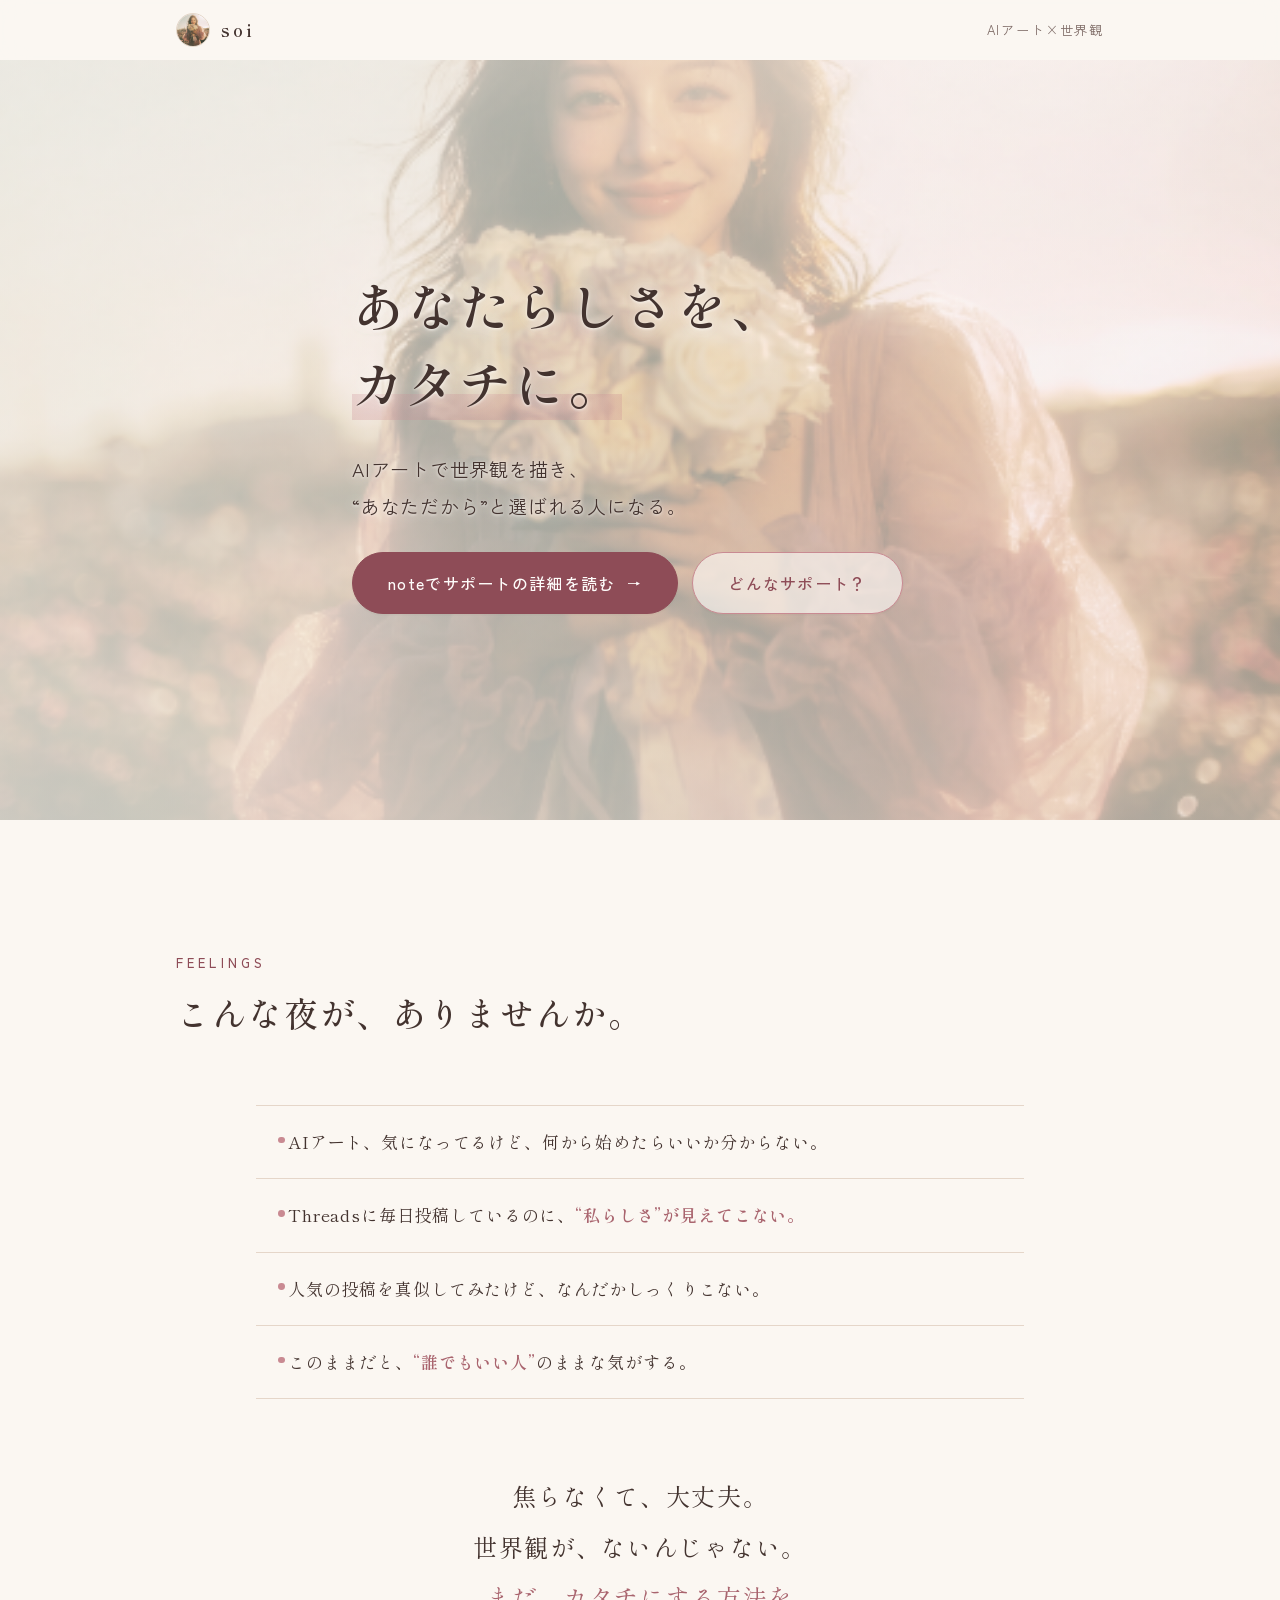
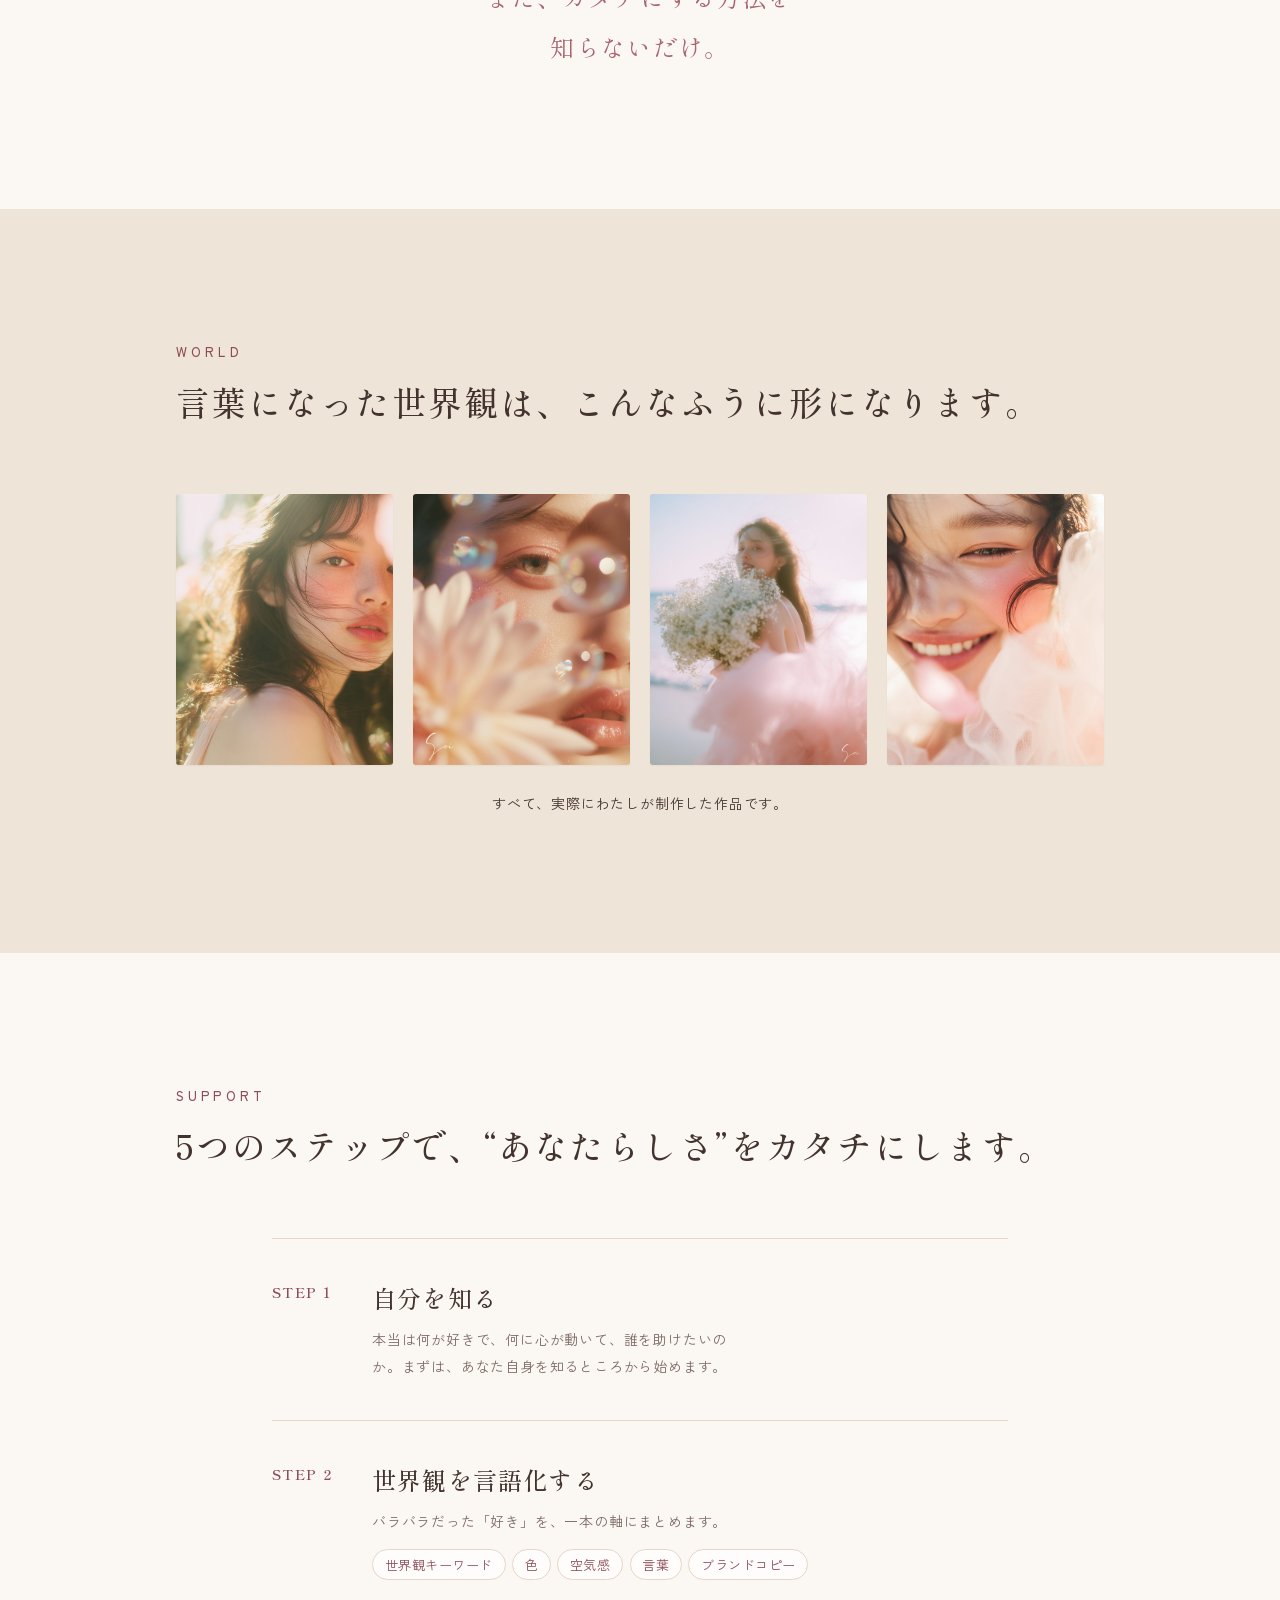
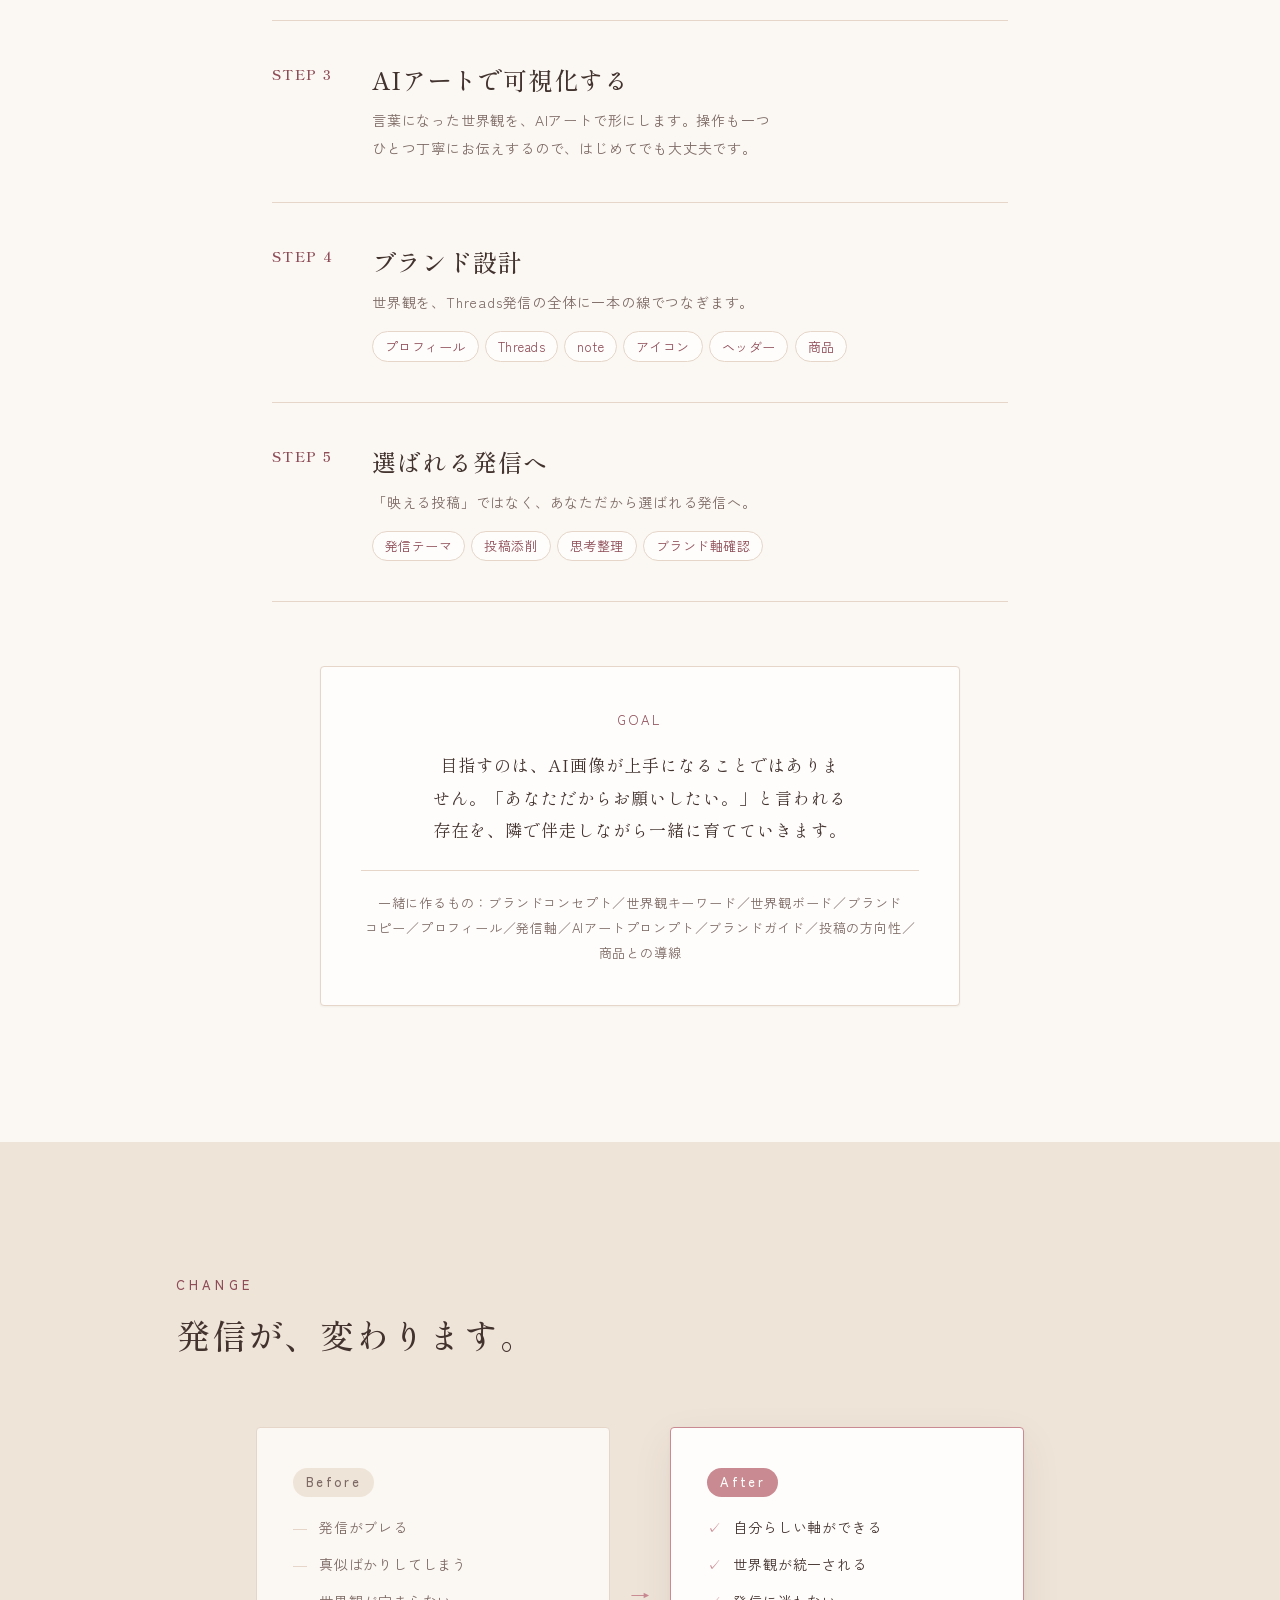
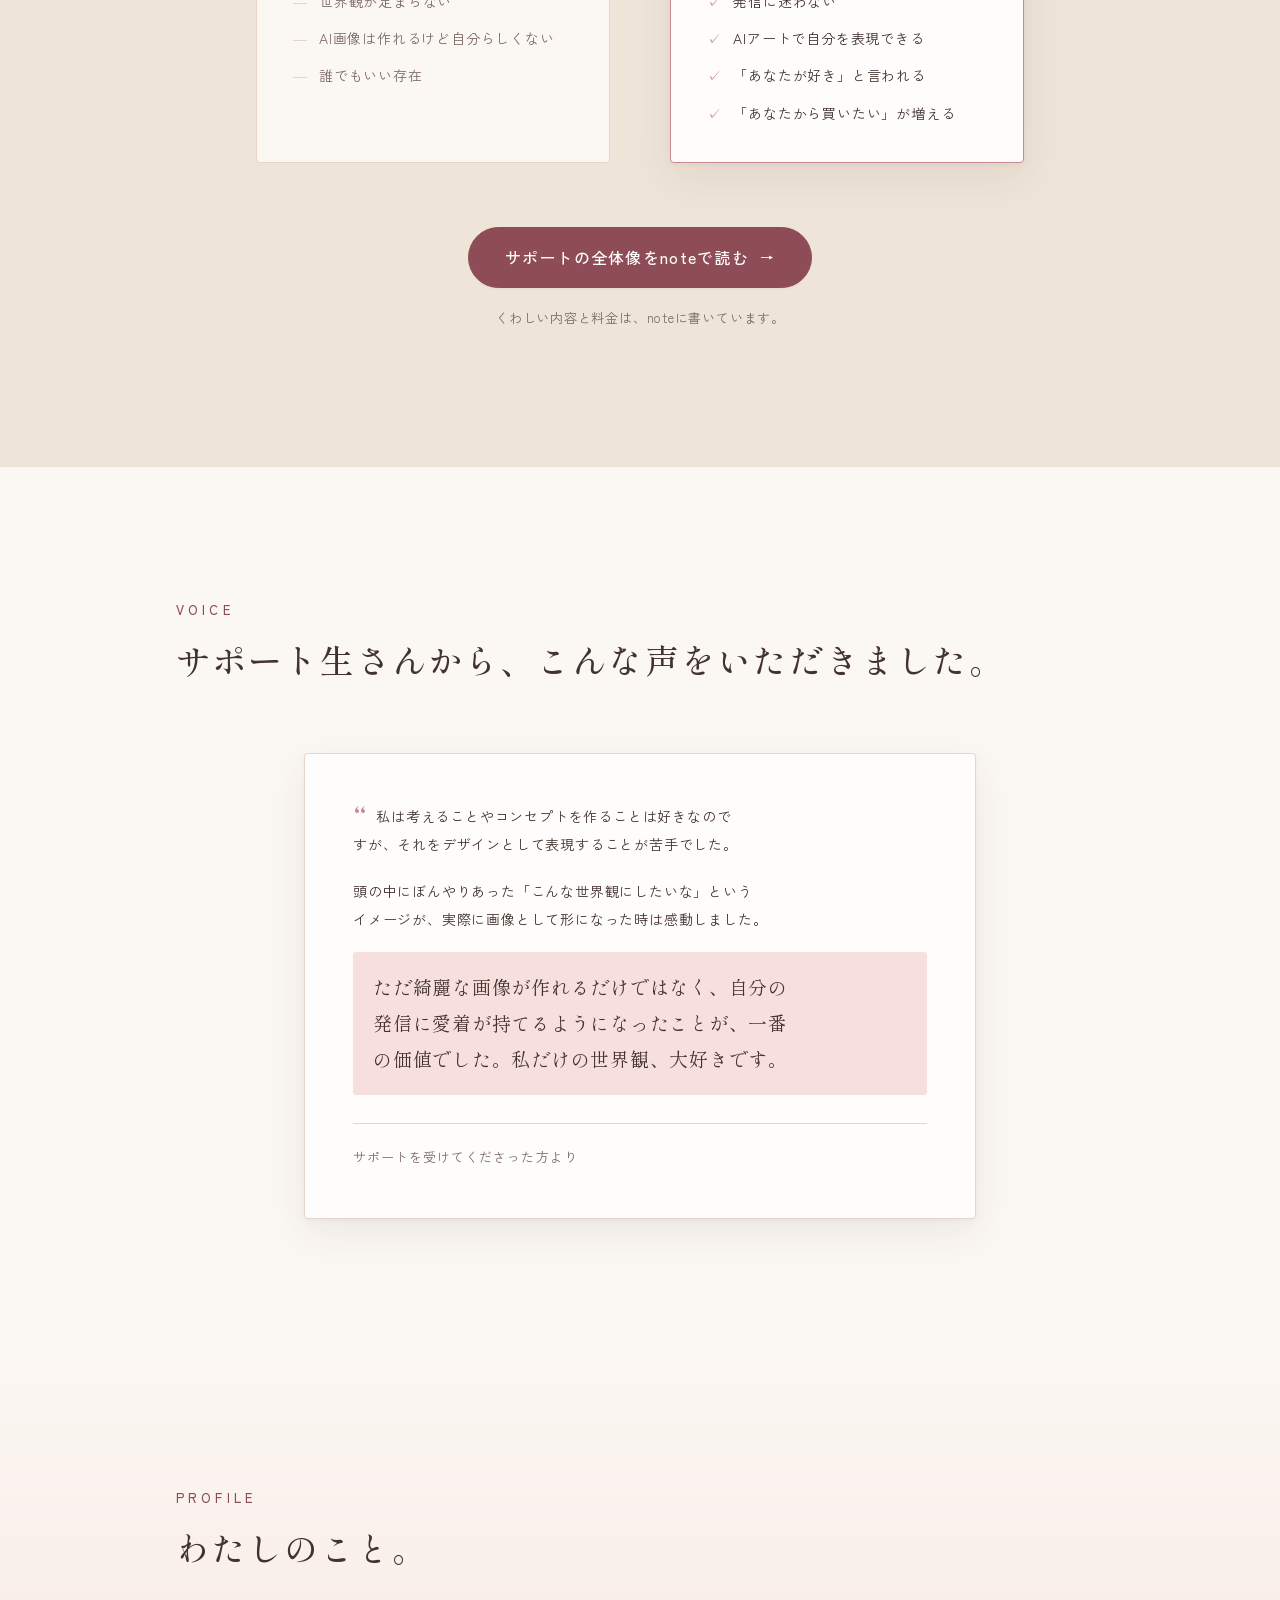
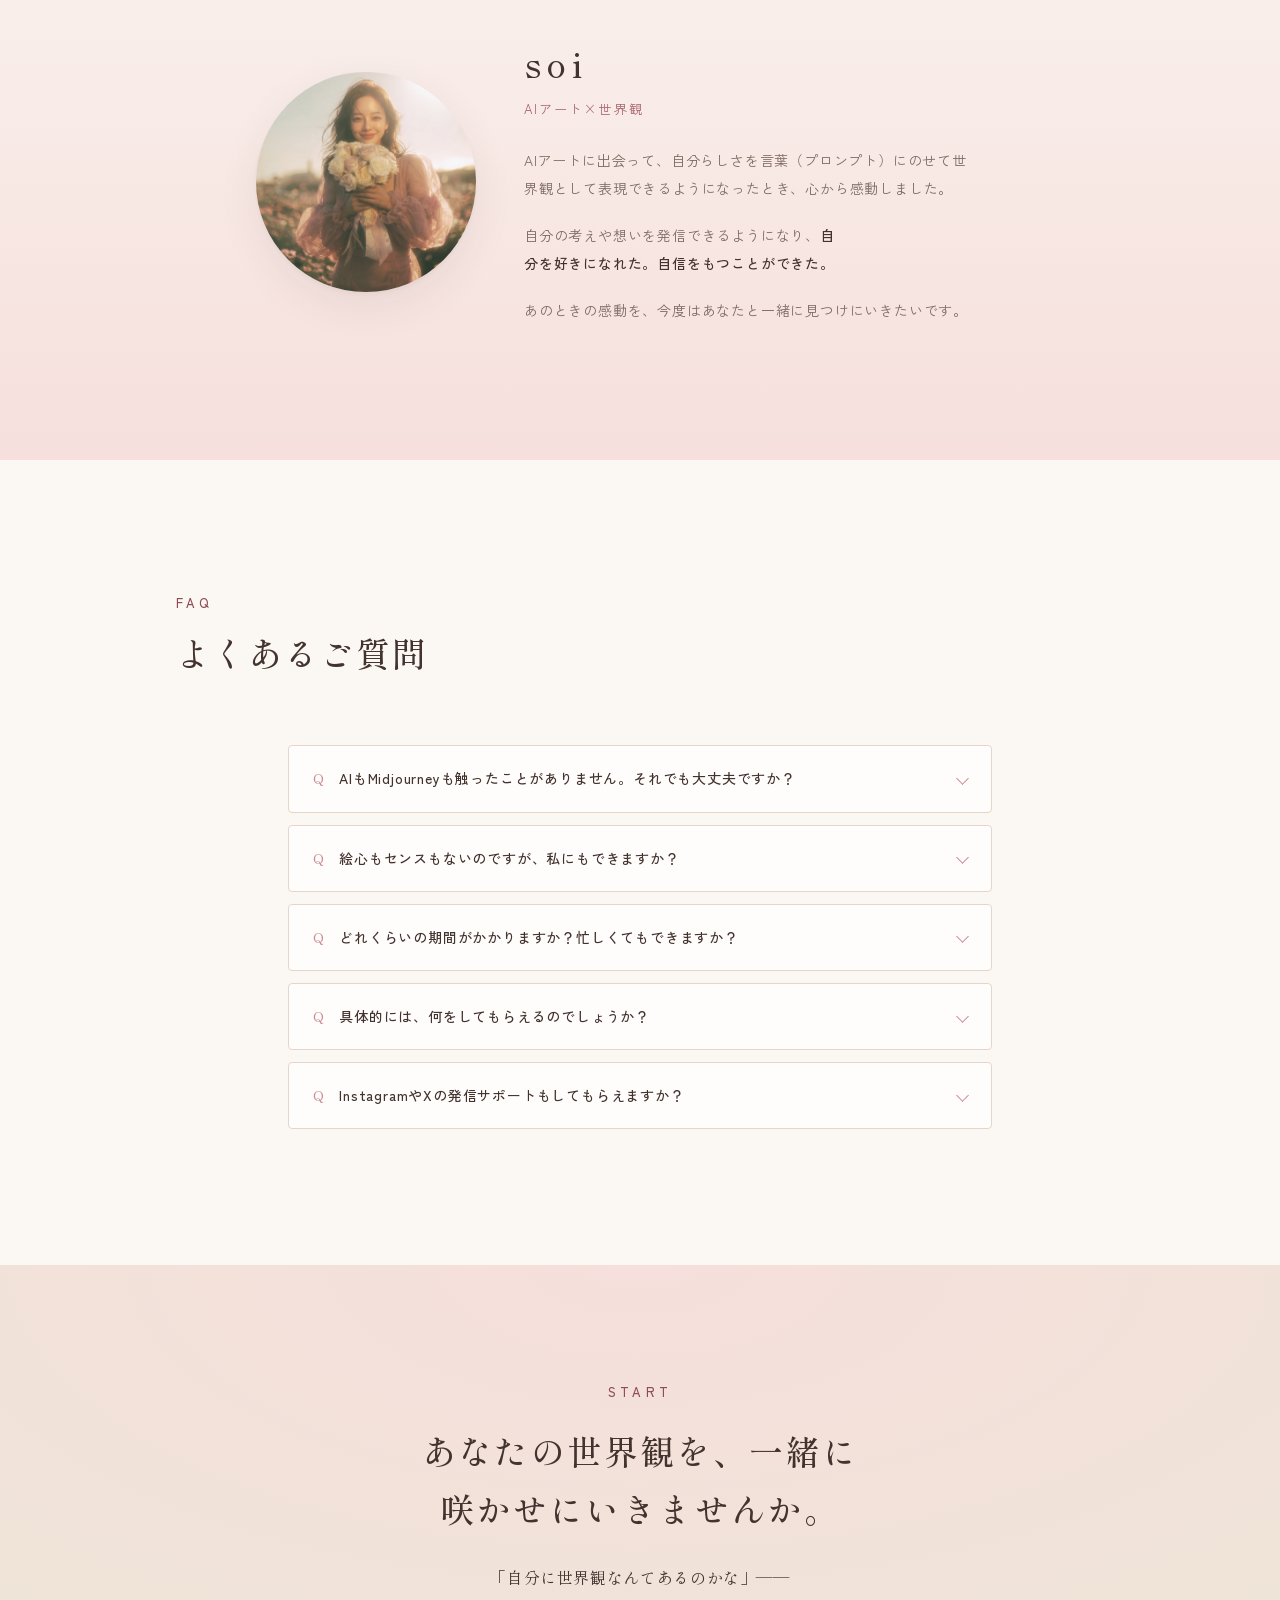
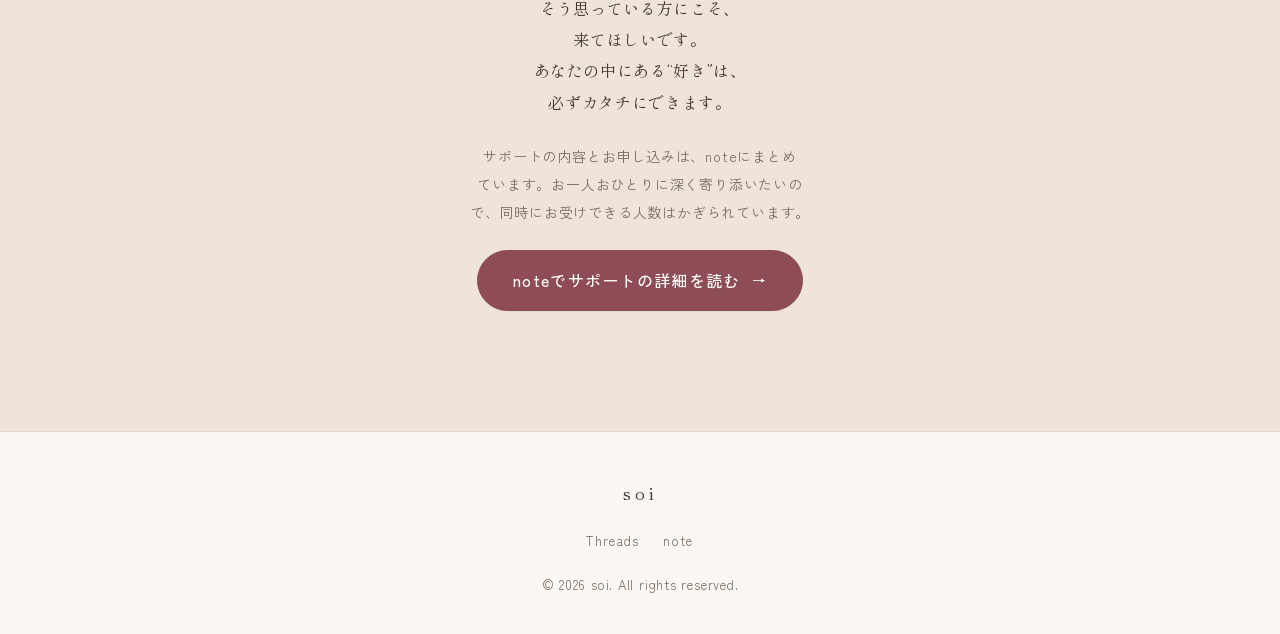
==== commit a68884ec: "Feelings/Goalの文字サイズを縮小し、Feelingsの左右余白の不揃いを解消 - .feeling: font-size を fs-xl(20.3px)→17px固定に縮小。   padd" ====
--- a/index.html
+++ b/index.html
@@ -346,19 +346,19 @@
 }
 .feeling {
   position: relative;
-  padding: 1.4rem clamp(1rem, 4vw, 2rem);
-  padding-left: clamp(2.1rem, 4vw + 1.1rem, 3.1rem);
+  padding: 1.25rem 1.375rem;
+  padding-left: 2rem;
   background: var(--cream);
   font-family: var(--mincho);
-  font-size: var(--fs-xl);
+  font-size: 17px;
   line-height: 1.9;
   letter-spacing: .05em;
 }
 .feeling::before {
   content: "";
   position: absolute;
-  left: clamp(1rem, 4vw, 2rem);
-  top: 1.4rem;
+  left: 1.375rem;
+  top: 1.25rem;
   width: .4em;
   height: .4em;
   margin-top: .62em;
@@ -508,7 +508,7 @@
 .goal__text {
   margin-top: 1rem;
   font-family: var(--mincho);
-  font-size: var(--fs-xl);
+  font-size: 17px;
   line-height: 1.9;
   letter-spacing: .06em;
   text-wrap: balance;
@@ -1022,9 +1022,7 @@
       <div class="goal reveal">
         <p class="goal__label">Goal</p>
         <p class="goal__text">
-          目指すのは、AI画像が上手になることではありません。<br>
-          「あなただからお願いしたい。」と言われる存在を、<br>
-          隣で伴走しながら一緒に育てていきます。
+          目指すのは、AI画像が上手になることではありません。「あなただからお願いしたい。」と言われる存在を、隣で伴走しながら一緒に育てていきます。
         </p>
         <p class="goal__sub">
           一緒に作るもの：ブランド<span class="nowrap">コンセプト</span>／世界観<span class="nowrap">キーワード</span>／世界観<span class="nowrap">ボード</span>／ブランド<span class="nowrap">コピー</span>／<span class="nowrap">プロフィール</span>／発信軸／<span class="nowrap">AIアート</span><span class="nowrap">プロンプト</span>／ブランド<span class="nowrap">ガイド</span>／投稿の方向性／商品との導線
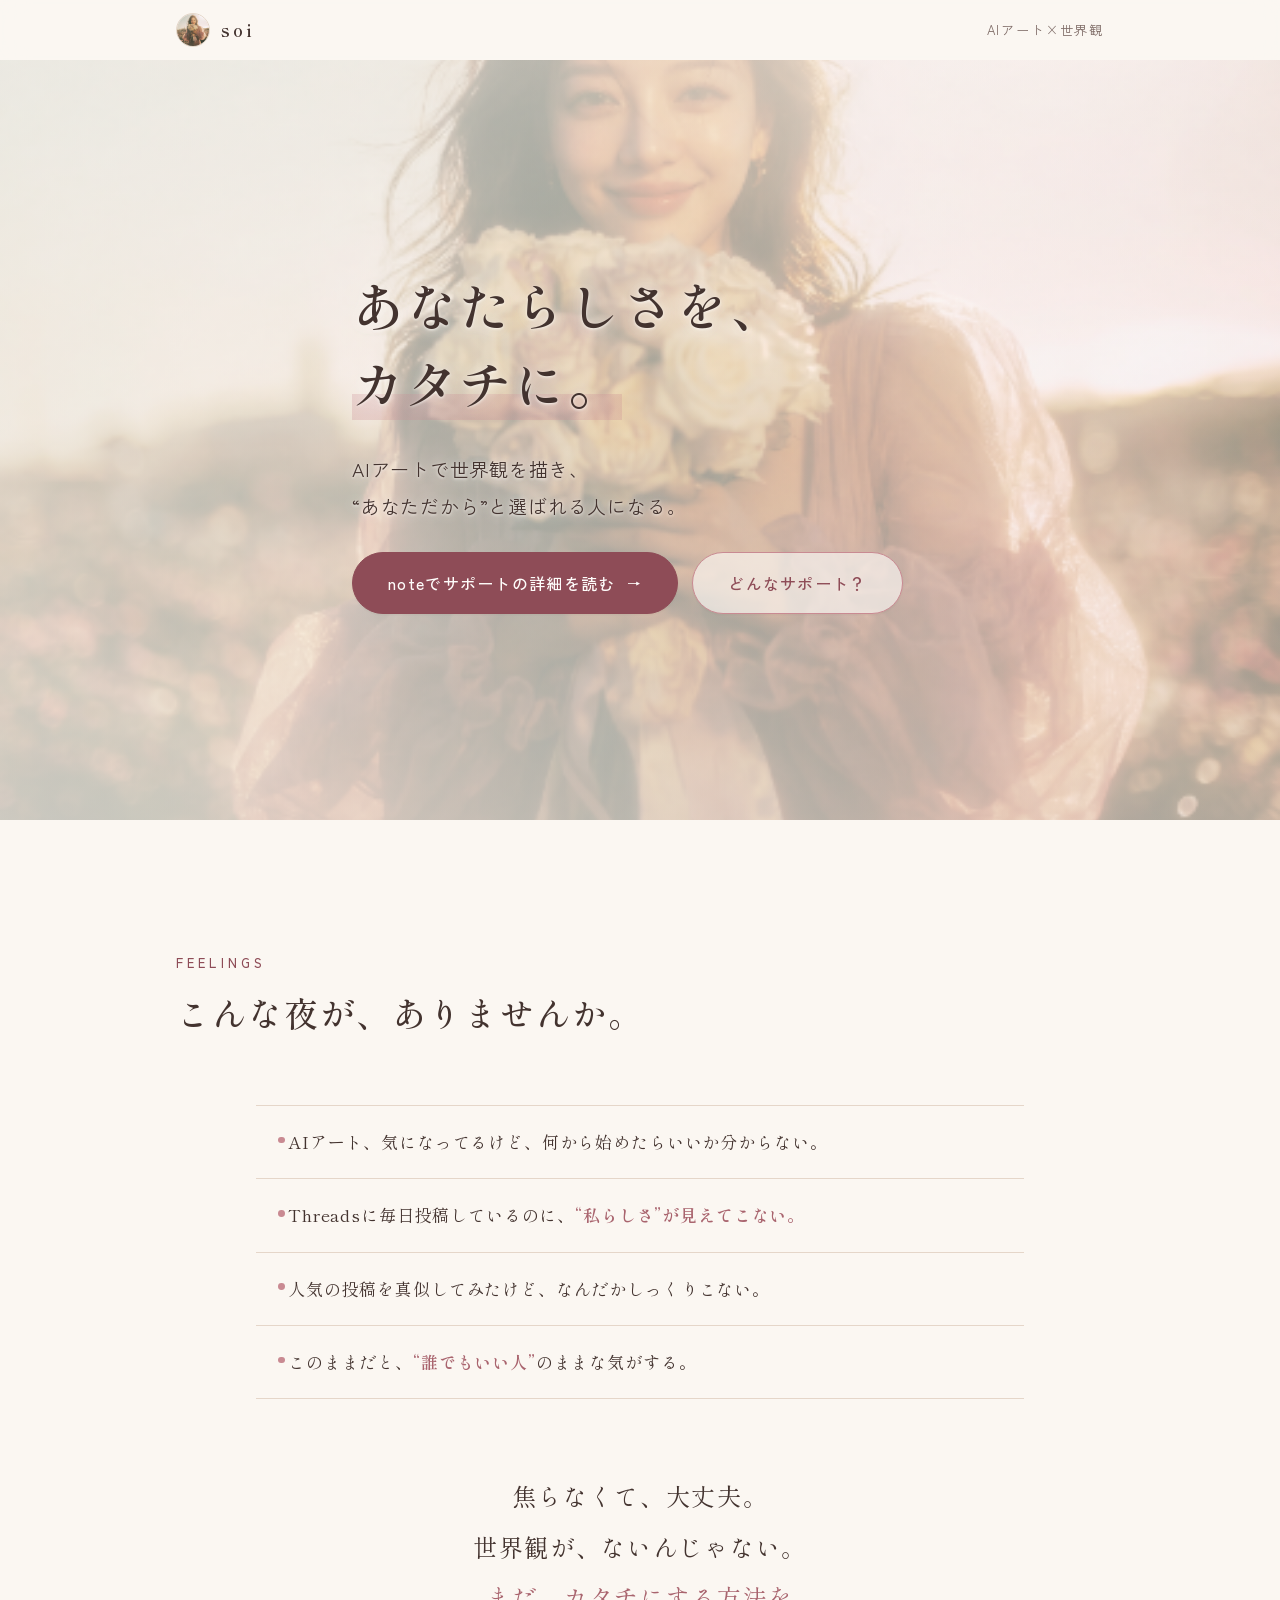
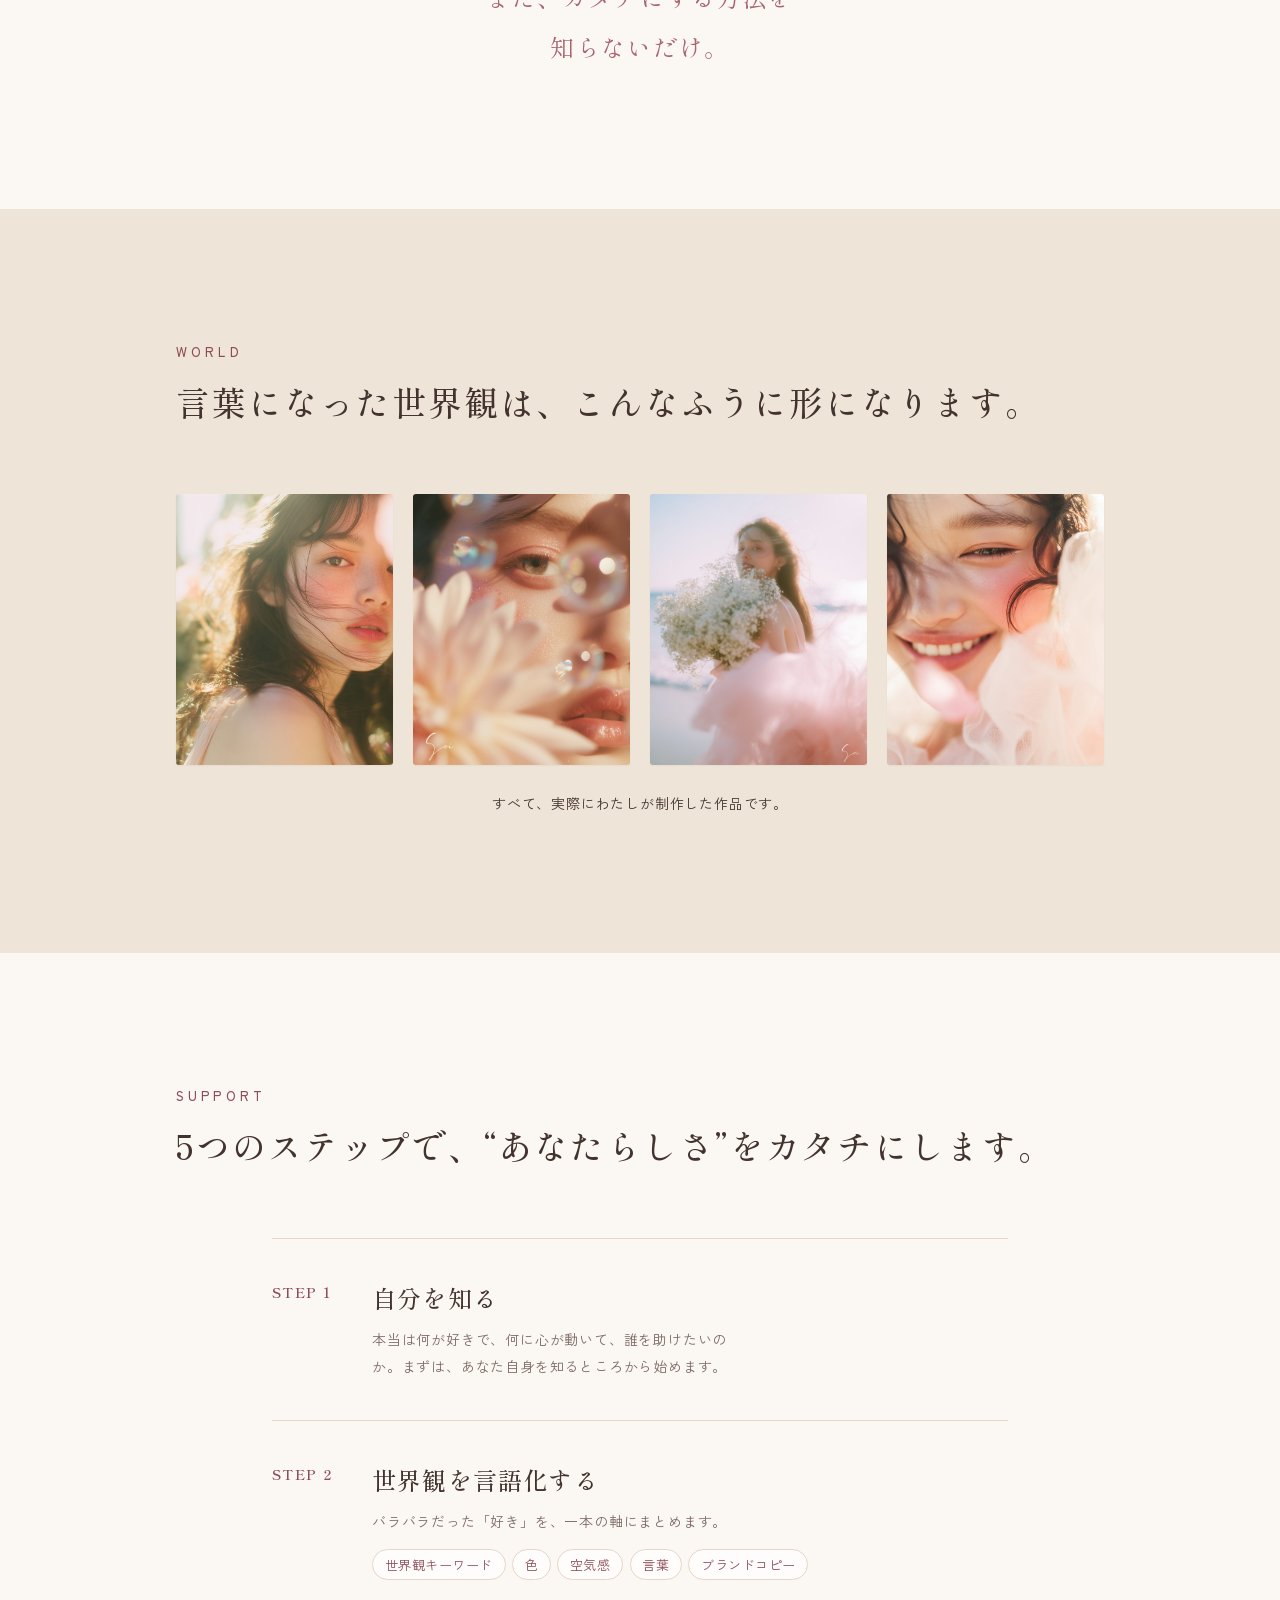
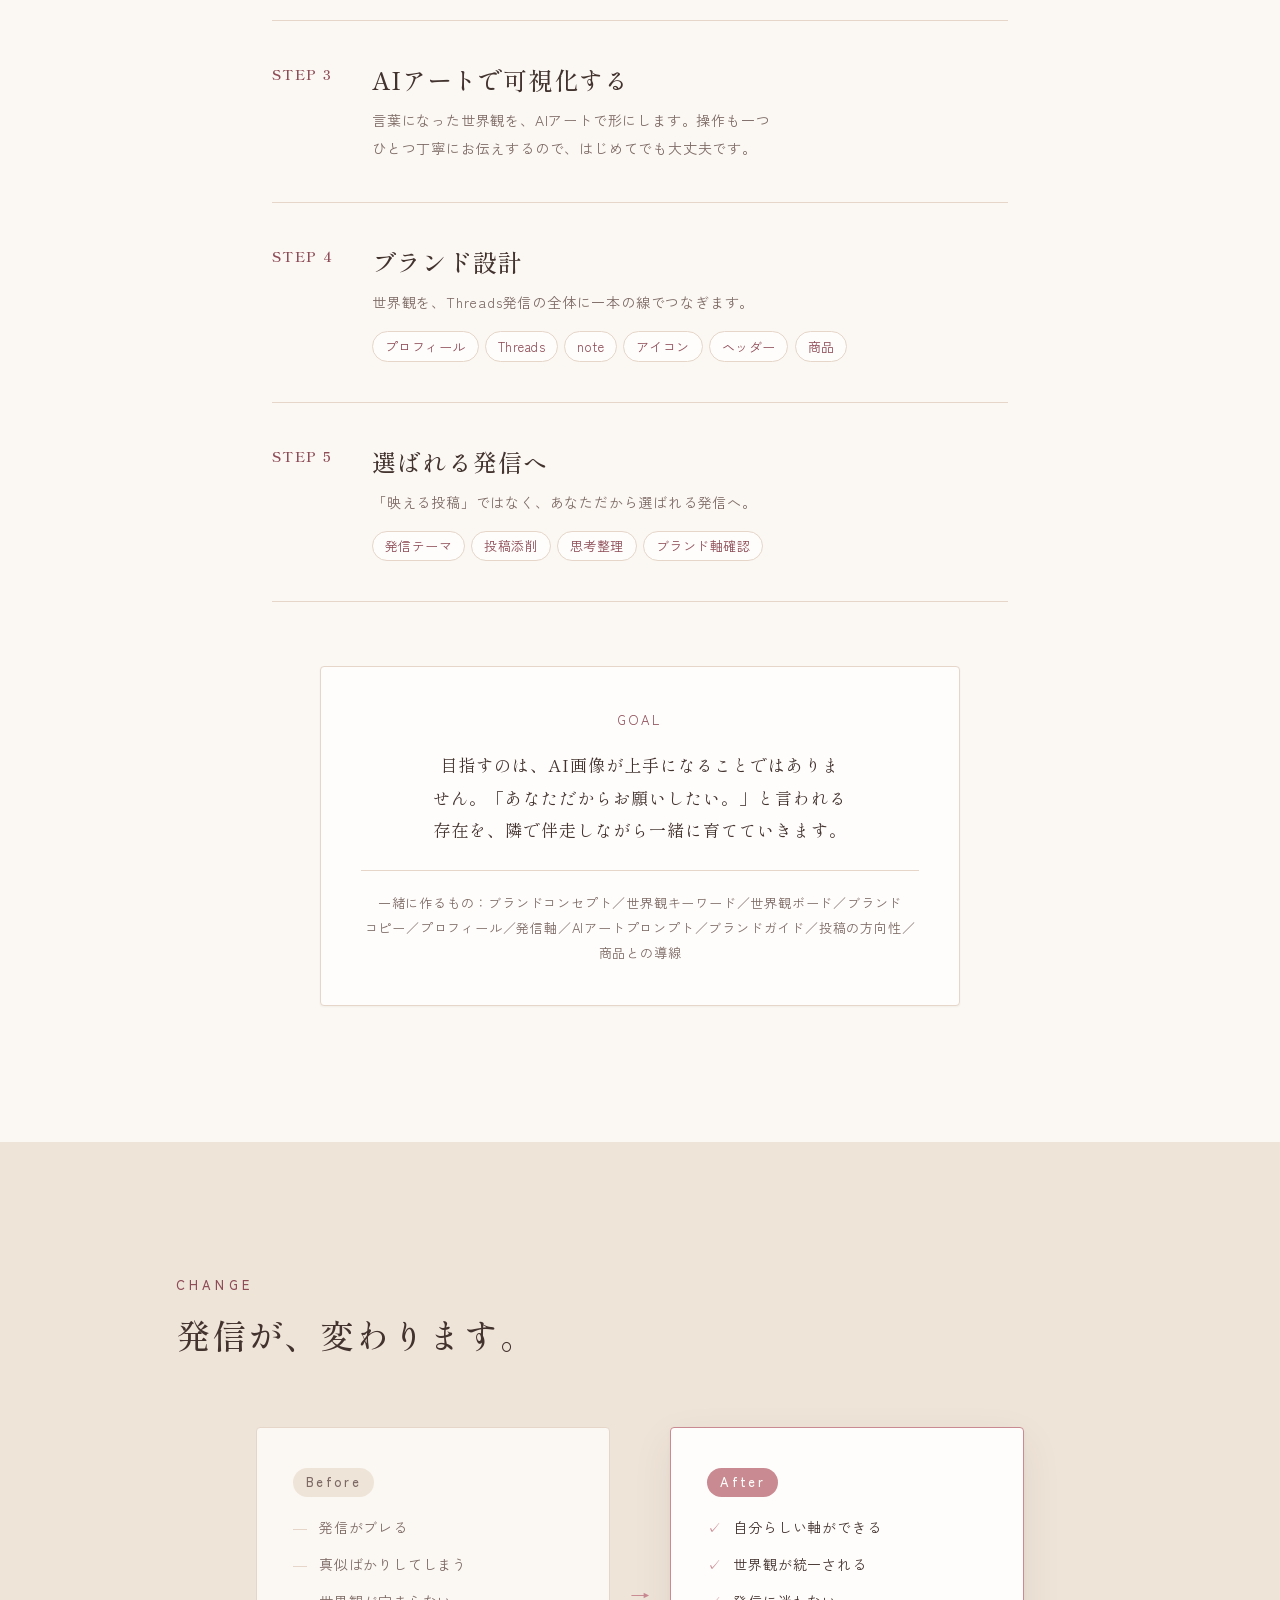
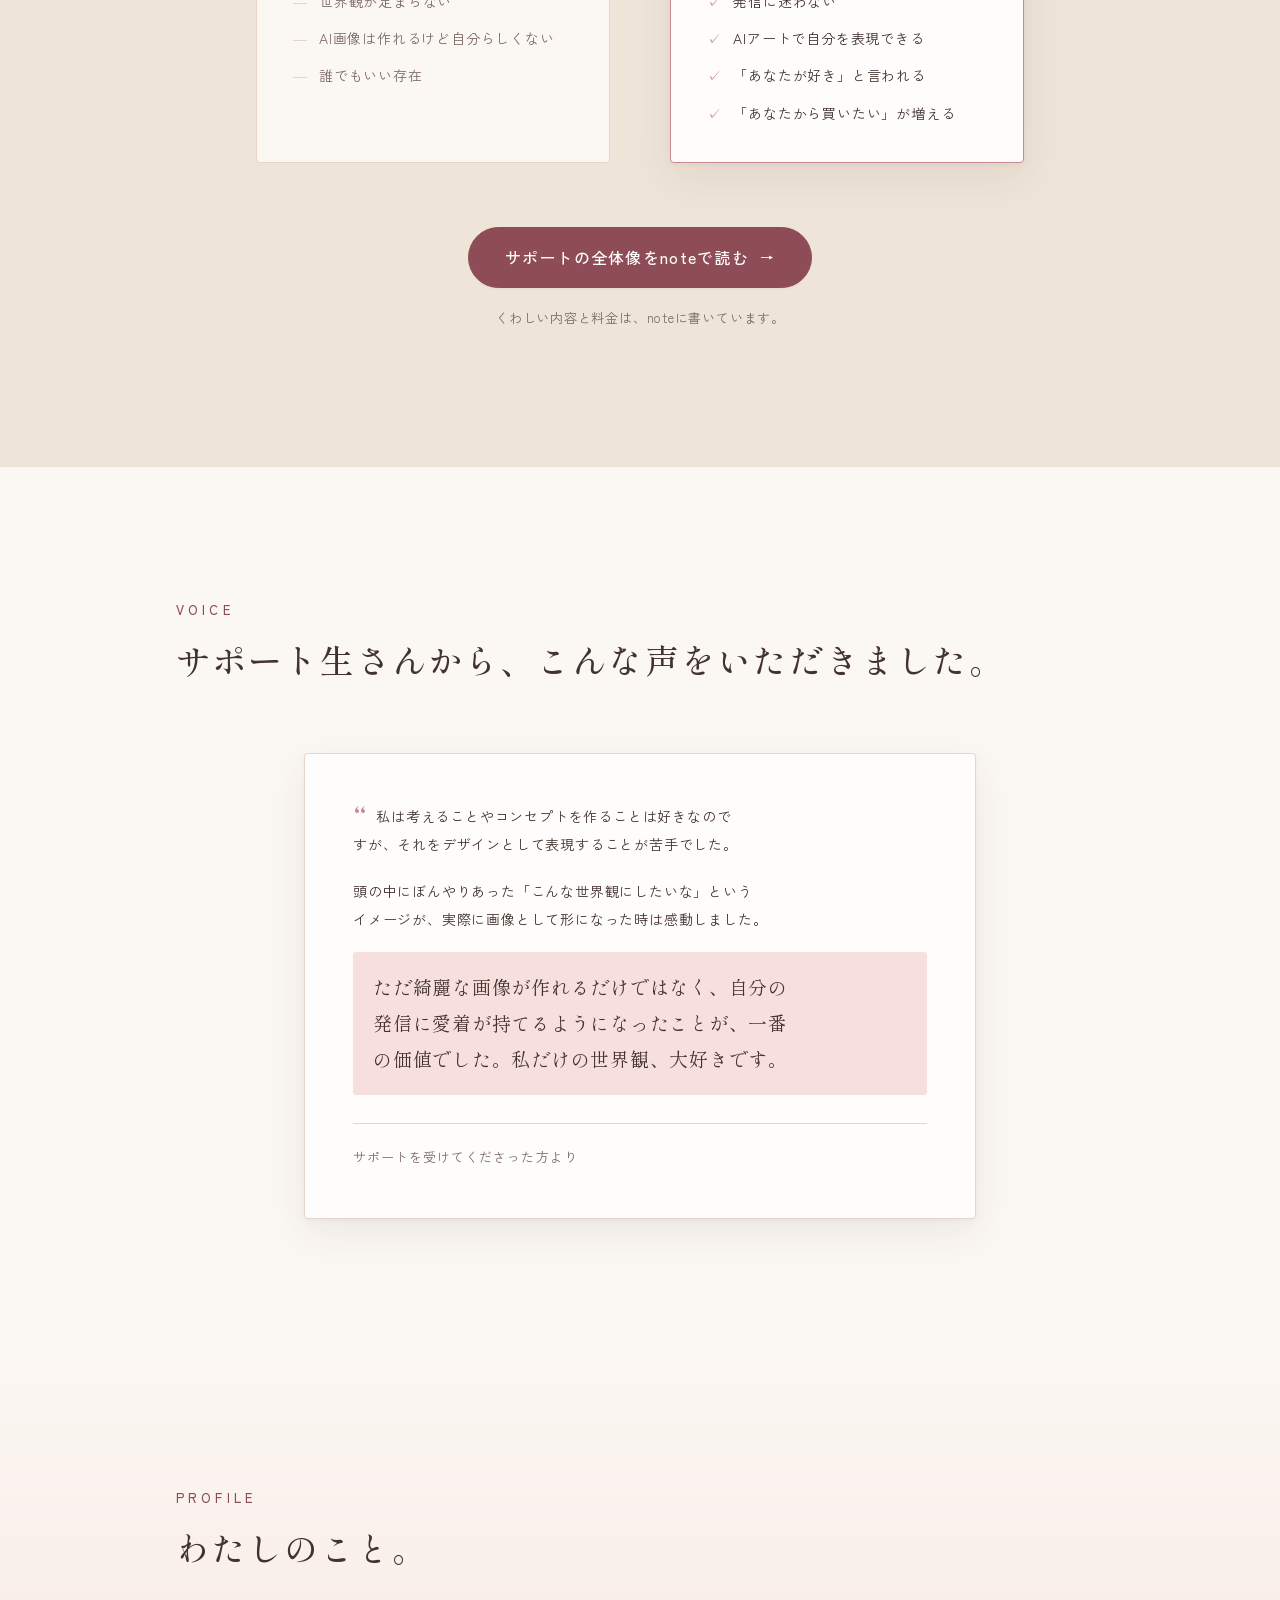
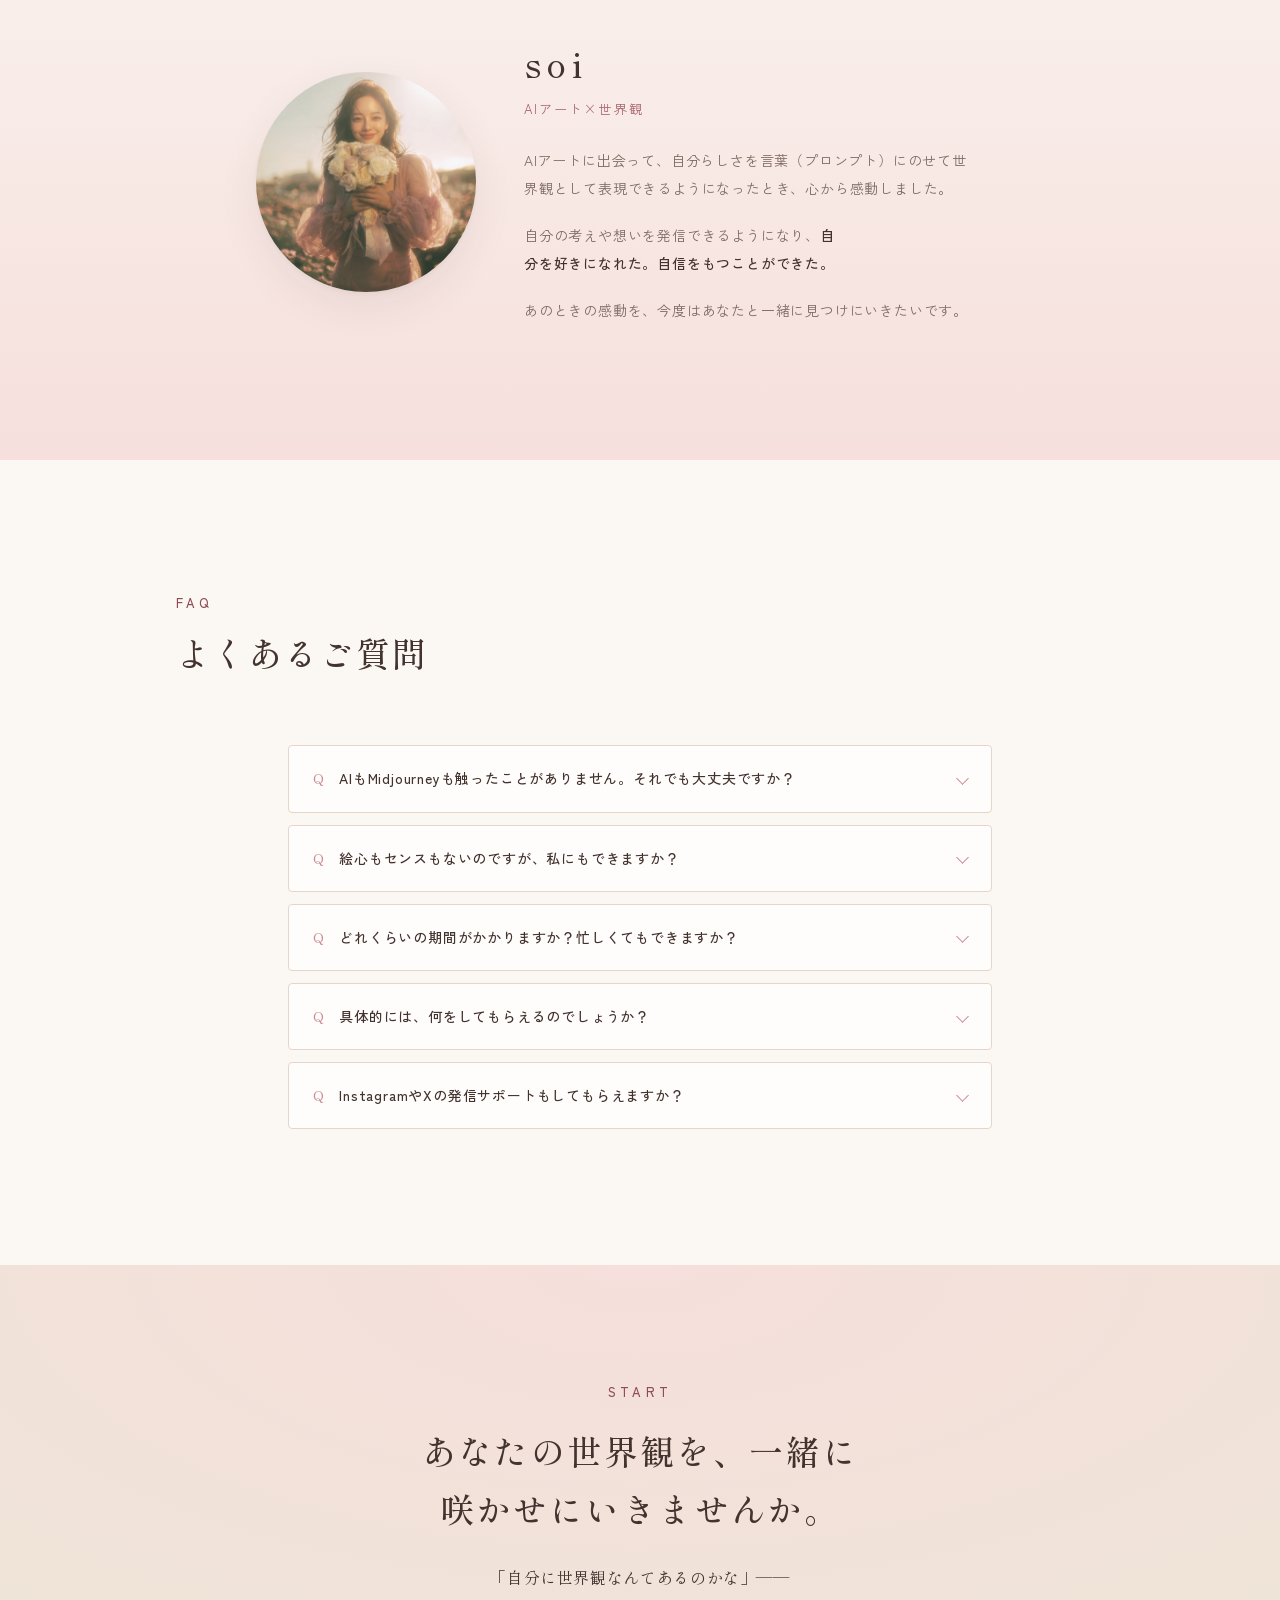
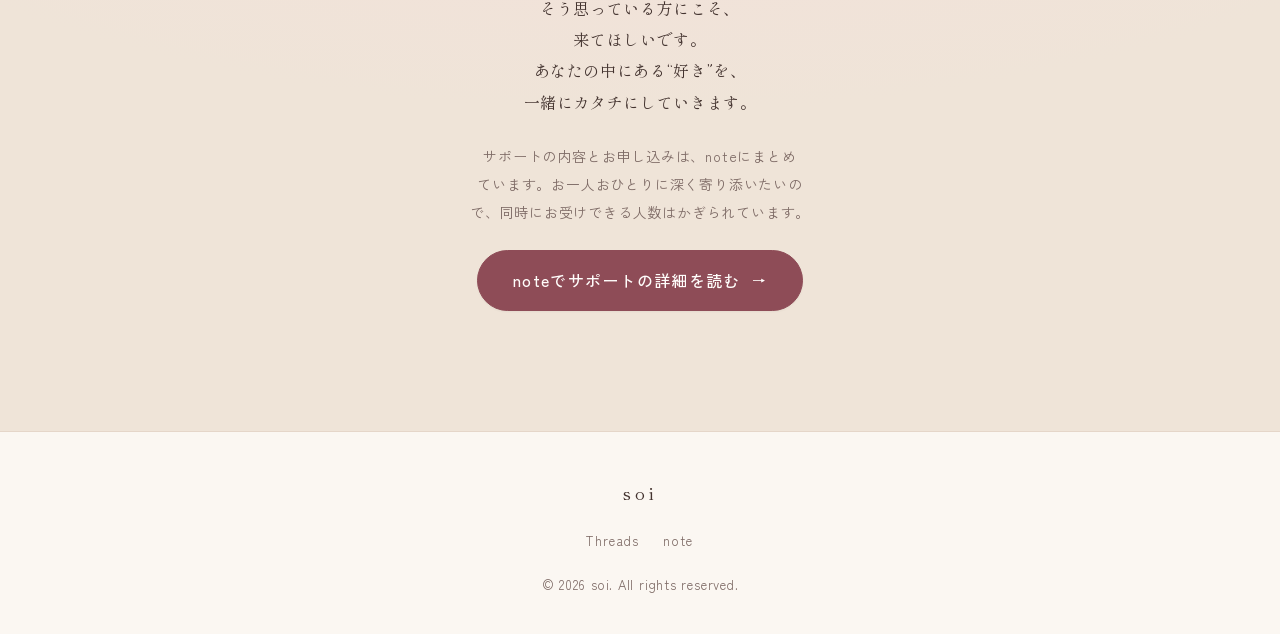
==== commit 4db934a1: "index.html: 言い切り表現「必ず」を削除、FAQの「考えることは好き」前提を誰でも当てはまる言い方に変更" ====
--- a/index.html
+++ b/index.html
@@ -874,7 +874,7 @@
       </p>
 
       <div class="hero__actions">
-        <a class="btn" href="https://note.com/soi_ai_studio/n/n50258840e07c" target="_blank" rel="noopener">
+        <a class="btn" href="#" data-note-link>
           noteでサポートの詳細を読む <span class="btn__arrow" aria-hidden="true">→</span>
         </a>
         <a class="btn btn--ghost" href="#steps">どんなサポート？</a>
@@ -1069,7 +1069,7 @@
       </div>
 
       <div class="cta-block reveal">
-        <a class="btn" href="https://note.com/soi_ai_studio/n/n50258840e07c" target="_blank" rel="noopener">
+        <a class="btn" href="#" data-note-link>
           サポートの全体像をnoteで読む <span class="btn__arrow" aria-hidden="true">→</span>
         </a>
         <p class="cta-note">くわしい内容と料金は、noteに書いています。</p>
@@ -1174,7 +1174,7 @@
                 センスは必要ありません。ここで作るのは「上手な絵」ではなく「あなたらしさ」だからです。
               </p>
               <p>
-                考えることは好きだけれど表現が苦手、という方こそ力になれます。
+                頭の中がまだ言葉になっていなくても大丈夫。ヒアリングをしながら、一緒に整理していきます。
               </p>
             </div>
           </div>
@@ -1238,14 +1238,14 @@
         「自分に世界観なんてあるのかな」——<br>
         そう思っている方にこそ、<br>
         来てほしいです。<br>
-        あなたの中にある“好き”は、<br>
-        必ずカタチにできます。
+        あなたの中にある“好き”を、<br>
+        一緒にカタチにしていきます。
       </p>
       <p class="final__lead">
         サポートの内容とお申し込みは、noteにまとめています。お一人おひとりに深く寄り添いたいので、同時にお受けできる人数はかぎられています。
       </p>
 
-      <a class="btn" href="https://note.com/soi_ai_studio/n/n50258840e07c" target="_blank" rel="noopener">
+      <a class="btn" href="#" data-note-link>
         noteでサポートの詳細を読む <span class="btn__arrow" aria-hidden="true">→</span>
       </a>
     </div>
@@ -1261,7 +1261,7 @@
     <p class="footer__name">soi</p>
     <nav class="footer__links" aria-label="外部リンク">
       <a href="https://www.threads.com/@soi.ai.studio" target="_blank" rel="noopener">Threads</a>
-      <a href="https://note.com/soi_ai_studio/n/n50258840e07c" target="_blank" rel="noopener">note</a>
+      <a href="#" data-note-link>note</a>
     </nav>
     <p class="footer__copy">&copy; 2026 soi. All rights reserved.</p>
   </div>
@@ -1270,6 +1270,26 @@
 <script>
 (function () {
   'use strict';
+
+  /* --- noteのリンク -----------------------------------------
+     新しいサポート記事を書き直し中（申込みは8/18予定）。
+     公開したら、ここにURLを入れるとページ内の全リンクに反映される。
+     空のうちは「準備中です」と伝えて、まだ飛ばないようにしておく。 */
+  var NOTE_URL = '';
+
+  var noteLinks = document.querySelectorAll('[data-note-link]');
+  noteLinks.forEach(function (a) {
+    if (NOTE_URL) {
+      a.setAttribute('href', NOTE_URL);
+      a.setAttribute('target', '_blank');
+      a.setAttribute('rel', 'noopener');
+    } else {
+      a.addEventListener('click', function (e) {
+        e.preventDefault();
+        alert('noteは近日公開予定です。もう少しだけお待ちください🌸');
+      });
+    }
+  });
 
   /* --- スクロールでヘッダーに境界線 ------------------------ */
   var header = document.getElementById('header');
